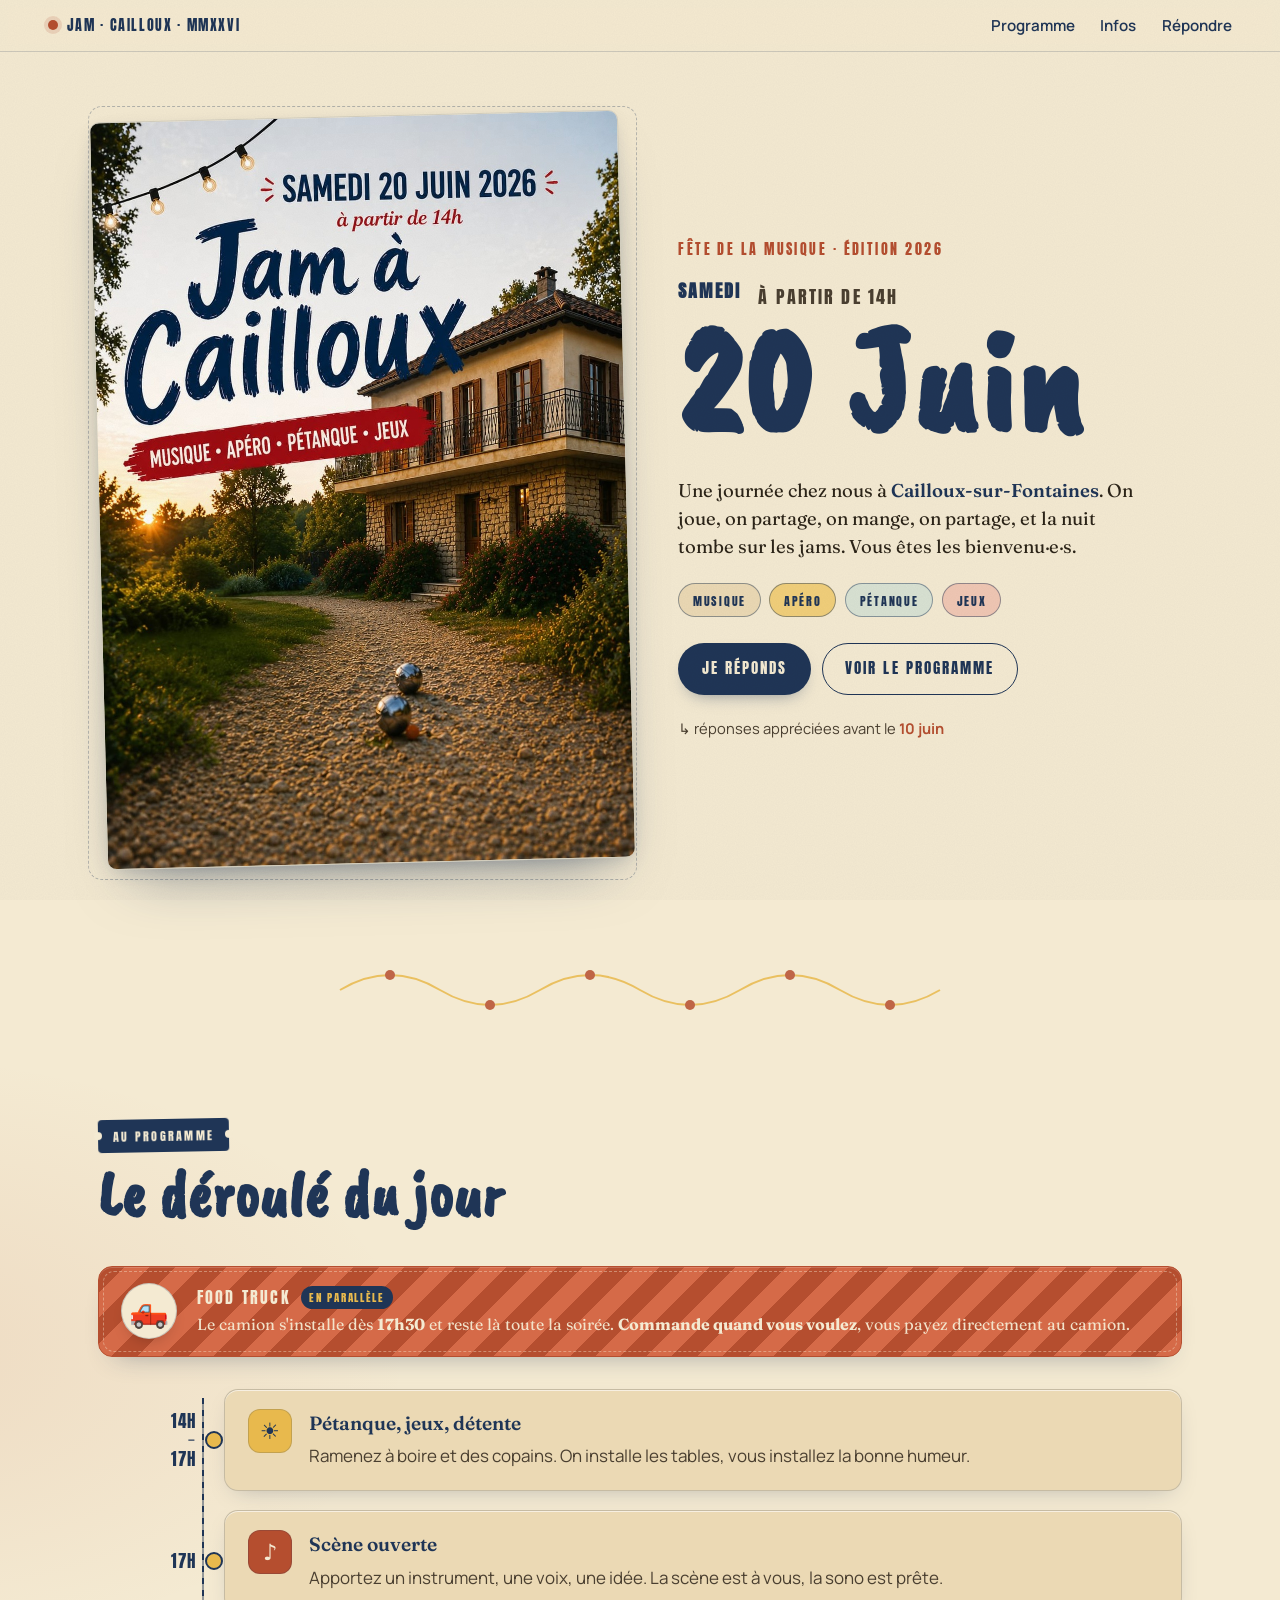
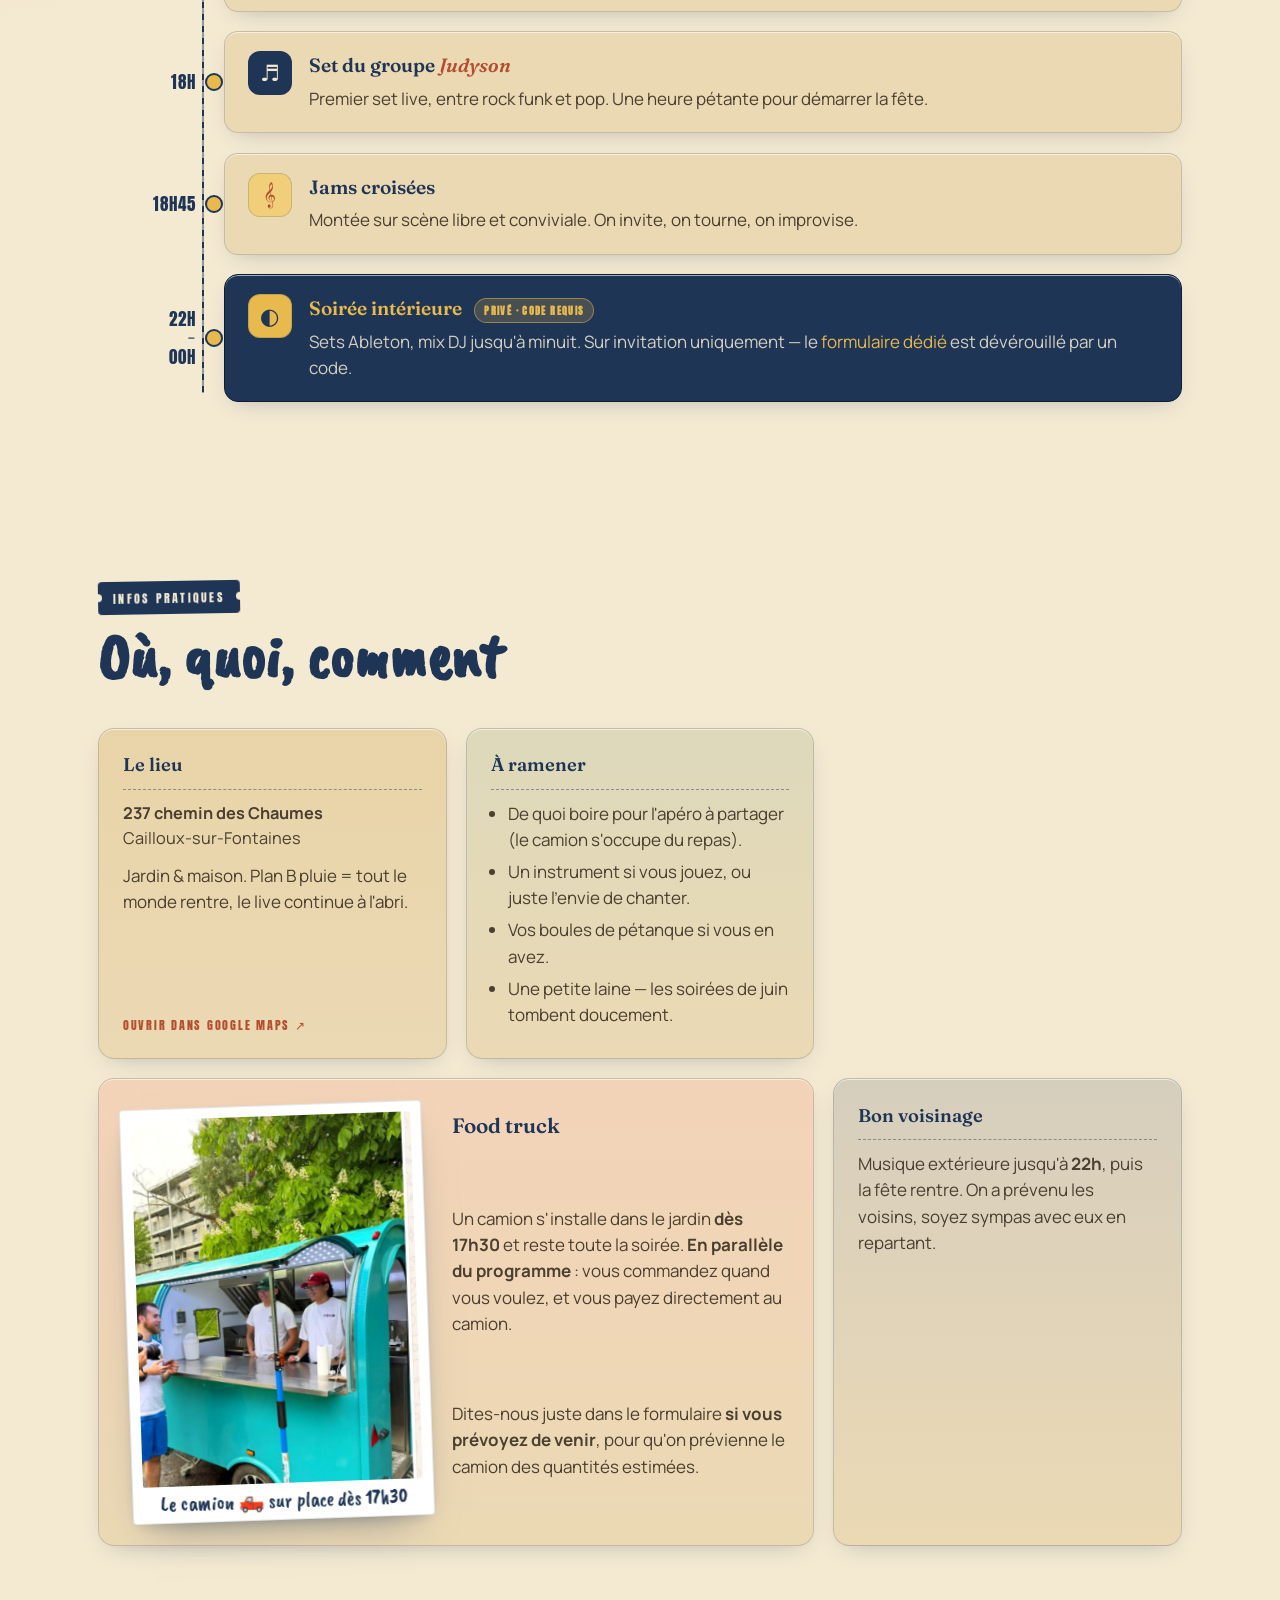
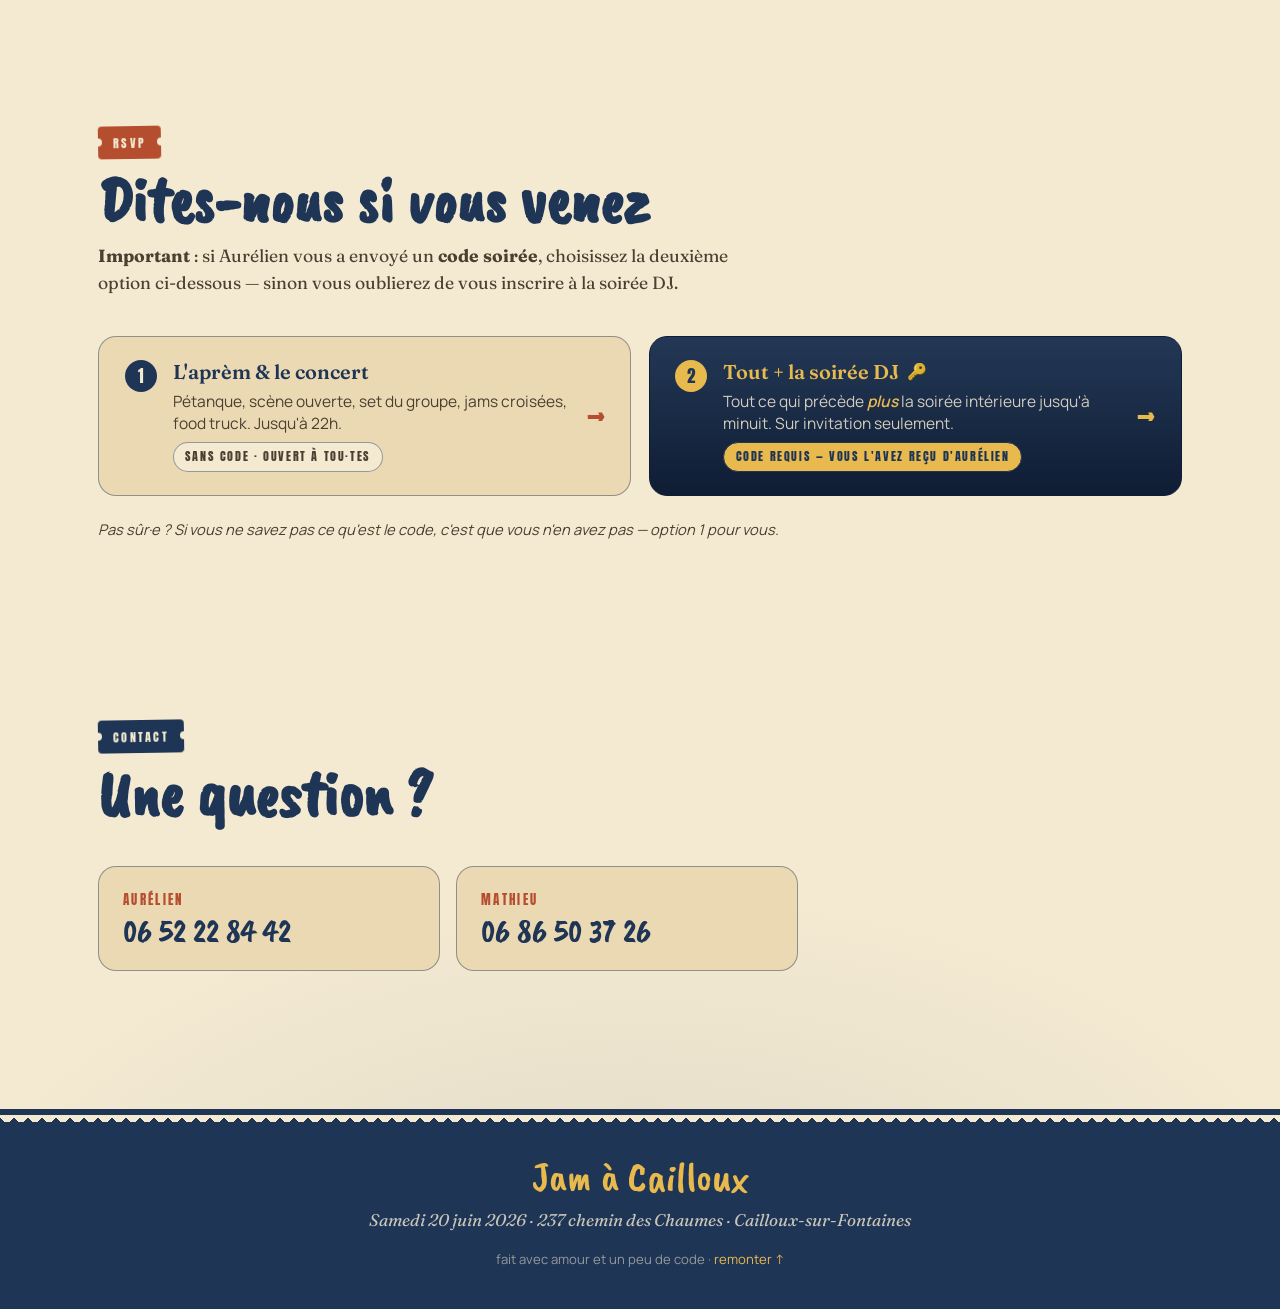
==== index.html @ d9e96562 "RSVP UX : chooser explicite + garde-fou code - 2 grosses cartes au lieu de tabs : option 1 (aprèm + " ====
<!doctype html>
<html lang="fr">
<head>
<meta charset="utf-8" />
<meta name="viewport" content="width=device-width, initial-scale=1, viewport-fit=cover" />
<title>Jam à Cailloux · 20 juin 2026</title>
<meta name="description" content="Fête de la Musique 2026 chez Aurélien & Mathieu — Cailloux-sur-Fontaines. Musique, apéro, pétanque, jeux. Samedi 20 juin à partir de 14h." />
<meta name="theme-color" content="#1f3556" />
<meta property="og:title" content="Jam à Cailloux · 20 juin 2026" />
<meta property="og:description" content="Musique · Apéro · Pétanque · Jeux. Samedi 20 juin 2026, à partir de 14h." />
<meta property="og:image" content="assets/affiche.jpg" />

<link rel="preconnect" href="https://fonts.googleapis.com">
<link rel="preconnect" href="https://fonts.gstatic.com" crossorigin>
<link rel="stylesheet" href="https://fonts.googleapis.com/css2?family=Caveat+Brush&family=Anton&family=Fraunces:opsz,wght@9..144,300;9..144,400;9..144,500;9..144,600;9..144,800&family=Manrope:wght@400;500;600;700&display=swap">
<link rel="stylesheet" href="style.css" />
</head>
<body>

<div class="grain" aria-hidden="true"></div>

<header class="topbar">
  <div class="topbar__brand">
    <span class="topbar__dot"></span>
    <span class="topbar__txt">Jam · Cailloux · MMXXVI</span>
  </div>
  <nav class="topbar__nav" aria-label="navigation">
    <a href="#programme">Programme</a>
    <a href="#infos">Infos</a>
    <a href="#rsvp">Répondre</a>
  </nav>
</header>

<section class="hero">
  <div class="hero__poster">
    <img src="assets/affiche.jpg" alt="Affiche Jam à Cailloux — samedi 20 juin 2026" />
    <div class="hero__poster-frame" aria-hidden="true"></div>
  </div>

  <div class="hero__side">
    <p class="kicker">Fête de la musique · édition 2026</p>
    <h1 class="display">
      <span class="display__sub">Samedi</span>
      <span class="display__big">20 Juin</span>
      <span class="display__sub display__sub--right">à partir de 14h</span>
    </h1>

    <p class="lede">
      Une journée chez nous à <strong>Cailloux-sur-Fontaines</strong>. On joue, on partage,
      on mange, on partage, et la nuit tombe sur les jams. Vous êtes les bienvenu·e·s.
    </p>

    <ul class="tags" aria-label="ambiance">
      <li>musique</li><li>apéro</li><li>pétanque</li><li>jeux</li>
    </ul>

    <div class="hero__cta">
      <a href="#rsvp" class="btn btn--primary">Je réponds</a>
      <a href="#programme" class="btn btn--ghost">Voir le programme</a>
    </div>

    <p class="hero__deadline">↳ réponses appréciées avant le <strong>10 juin</strong></p>
  </div>

  <svg class="hero__deco" viewBox="0 0 600 80" aria-hidden="true">
    <path d="M0 40 Q 50 10 100 40 T 200 40 T 300 40 T 400 40 T 500 40 T 600 40" fill="none" stroke="currentColor" stroke-width="2"/>
    <g>
      <circle cx="50" cy="25" r="5"/><circle cx="150" cy="55" r="5"/><circle cx="250" cy="25" r="5"/>
      <circle cx="350" cy="55" r="5"/><circle cx="450" cy="25" r="5"/><circle cx="550" cy="55" r="5"/>
    </g>
  </svg>
</section>

<section id="programme" class="section section--programme">
  <div class="section__head">
    <span class="ribbon">Au programme</span>
    <h2 class="h2">Le déroulé du jour</h2>
  </div>

  <aside class="parallel-band" aria-label="service food truck en parallèle">
    <div class="parallel-band__icon" aria-hidden="true">🛻</div>
    <div class="parallel-band__body">
      <p class="parallel-band__title">Food truck <span class="parallel-band__pill">en parallèle</span></p>
      <p class="parallel-band__txt">Le camion s'installe dès <strong>17h30</strong> et reste là toute la soirée. <strong>Commande quand vous voulez</strong>, vous payez directement au camion.</p>
    </div>
  </aside>

  <ol class="timeline">
    <li class="timeline__item">
      <span class="timeline__time">14h<small>—</small>17h</span>
      <div class="timeline__card timeline__card--sun">
        <span class="timeline__icon" aria-hidden="true">☀︎</span>
        <h3>Pétanque, jeux, détente</h3>
        <p>Ramenez à boire et des copains. On installe les tables, vous installez la bonne humeur.</p>
      </div>
    </li>
    <li class="timeline__item">
      <span class="timeline__time">17h</span>
      <div class="timeline__card timeline__card--red">
        <span class="timeline__icon" aria-hidden="true">♪</span>
        <h3>Scène ouverte</h3>
        <p>Apportez un instrument, une voix, une idée. La scène est à vous, la sono est prête.</p>
      </div>
    </li>
    <li class="timeline__item">
      <span class="timeline__time">18h</span>
      <div class="timeline__card timeline__card--blue">
        <span class="timeline__icon" aria-hidden="true">♬</span>
        <h3>Set du groupe <em>Judyson</em></h3>
        <p>Premier set live, entre rock funk et pop. Une heure pétante pour démarrer la fête.</p>
      </div>
    </li>
    <li class="timeline__item">
      <span class="timeline__time">18h45</span>
      <div class="timeline__card timeline__card--mustard">
        <span class="timeline__icon" aria-hidden="true">𝄞</span>
        <h3>Jams croisées</h3>
        <p>Montée sur scène libre et conviviale. On invite, on tourne, on improvise.</p>
      </div>
    </li>
    <li class="timeline__item timeline__item--locked" data-locked="true">
      <span class="timeline__time">22h<small>—</small>00h</span>
      <div class="timeline__card timeline__card--night">
        <span class="timeline__icon" aria-hidden="true">◐</span>
        <h3>Soirée intérieure <span class="lockchip">privé · code requis</span></h3>
        <p>Sets Ableton, mix DJ jusqu'à minuit. Sur invitation uniquement — le <a href="#rsvp">formulaire dédié</a> est dévérouillé par un code.</p>
      </div>
    </li>
  </ol>
</section>

<section id="infos" class="section section--infos">
  <div class="section__head">
    <span class="ribbon">Infos pratiques</span>
    <h2 class="h2">Où, quoi, comment</h2>
  </div>

  <div class="infos-grid">
    <article class="card card--place">
      <h3>Le lieu</h3>
      <p class="card__line"><strong>237 chemin des Chaumes</strong><br/>Cailloux-sur-Fontaines</p>
      <p>Jardin & maison. Plan B pluie = tout le monde rentre, le live continue à l'abri.</p>
      <a class="link" target="_blank" rel="noopener" href="https://www.google.com/maps/search/?api=1&query=237+chemin+des+Chaumes+Cailloux-sur-Fontaines">Ouvrir dans Google Maps ↗</a>
    </article>

    <article class="card card--bring">
      <h3>À ramener</h3>
      <ul>
        <li>De quoi boire pour l'apéro à partager (le camion s'occupe du repas).</li>
        <li>Un instrument si vous jouez, ou juste l'envie de chanter.</li>
        <li>Vos boules de pétanque si vous en avez.</li>
        <li>Une petite laine — les soirées de juin tombent doucement.</li>
      </ul>
    </article>

    <article class="card card--meal card--meal-photo">
      <figure class="card__photo">
        <img src="assets/food-truck.jpg" alt="Le camion food truck qui sera sur place" loading="lazy" />
        <figcaption>Le camion 🛻 sur place dès 17h30</figcaption>
      </figure>
      <h3>Food truck</h3>
      <p>Un camion s'installe dans le jardin <strong>dès 17h30</strong> et reste toute la soirée. <strong>En parallèle du programme</strong> : vous commandez quand vous voulez, et vous payez directement au camion.</p>
      <p>Dites-nous juste dans le formulaire <strong>si vous prévoyez de venir</strong>, pour qu'on prévienne le camion des quantités estimées.</p>
    </article>

    <article class="card card--neighbours">
      <h3>Bon voisinage</h3>
      <p>Musique extérieure jusqu'à <strong>22h</strong>, puis la fête rentre. On a prévenu les voisins, soyez sympas avec eux en repartant.</p>
    </article>
  </div>
</section>

<section id="rsvp" class="section section--rsvp">
  <div class="section__head">
    <span class="ribbon ribbon--alt">RSVP</span>
    <h2 class="h2">Dites-nous si vous venez</h2>
    <p class="section__lede"><strong>Important</strong> : si Aurélien vous a envoyé un <strong>code soirée</strong>, choisissez la deuxième option ci-dessous — sinon vous oublierez de vous inscrire à la soirée DJ.</p>
  </div>

  <div class="rsvp">

    <!-- STEP 1 : chooser -->
    <div class="chooser" data-step="chooser">
      <button class="chooser__card" data-pick="concert">
        <span class="chooser__num">1</span>
        <span class="chooser__body">
          <span class="chooser__title">L'aprèm &amp; le concert</span>
          <span class="chooser__sub">Pétanque, scène ouverte, set du groupe, jams croisées, food truck. Jusqu'à 22h.</span>
          <span class="chooser__tag">Sans code · ouvert à tou·tes</span>
        </span>
        <span class="chooser__arrow" aria-hidden="true">→</span>
      </button>

      <button class="chooser__card chooser__card--vip" data-pick="soiree">
        <span class="chooser__num">2</span>
        <span class="chooser__body">
          <span class="chooser__title">Tout + la soirée DJ <span class="chooser__lock" aria-hidden="true">🔑</span></span>
          <span class="chooser__sub">Tout ce qui précède <em>plus</em> la soirée intérieure jusqu'à minuit. Sur invitation seulement.</span>
          <span class="chooser__tag chooser__tag--vip">Code requis — vous l'avez reçu d'Aurélien</span>
        </span>
        <span class="chooser__arrow" aria-hidden="true">→</span>
      </button>

      <p class="chooser__hint">Pas sûr·e ? Si vous ne savez pas ce qu'est le code, c'est que vous n'en avez pas — option 1 pour vous.</p>
    </div>

    <!-- STEP 2A : concert form -->
    <div class="rsvp-flow" data-step="concert" hidden>
      <div class="rsvp-flow__head">
        <button class="rsvp-flow__back" data-back type="button">← Changer mon choix</button>
        <div class="rsvp-flow__title">
          <span class="rsvp-flow__badge">Option 1</span>
          <h3>L'aprèm &amp; le concert</h3>
        </div>
      </div>

      <div class="rsvp-warning" role="note">
        <span aria-hidden="true">🔑</span>
        <p><strong>Vous avez un code soirée ?</strong> Vous êtes au mauvais endroit, ce formulaire n'a pas la partie soirée. <button class="link-btn" data-back type="button">Revenir au choix →</button></p>
      </div>

      <div class="iframe-wrap">
        <iframe src="https://docs.google.com/forms/d/e/1FAIpQLSdOqh5eXl-ow2SegsYjygSUpzDZbPFfihfnnBCIeulAiGi61g/viewform?embedded=true" loading="lazy" title="Formulaire concert (option 1)">Chargement…</iframe>
      </div>
    </div>

    <!-- STEP 2B : soirée gate + form -->
    <div class="rsvp-flow" data-step="soiree" hidden>
      <div class="rsvp-flow__head">
        <button class="rsvp-flow__back" data-back type="button">← Changer mon choix</button>
        <div class="rsvp-flow__title">
          <span class="rsvp-flow__badge rsvp-flow__badge--vip">Option 2</span>
          <h3>Tout + la soirée DJ</h3>
        </div>
      </div>

      <div class="gate" data-gate>
        <div class="gate__lock" aria-hidden="true">
          <svg viewBox="0 0 24 24" fill="none" stroke="currentColor" stroke-width="1.5" stroke-linecap="round" stroke-linejoin="round">
            <rect x="4" y="11" width="16" height="10" rx="2"/>
            <path d="M8 11V8a4 4 0 0 1 8 0v3"/>
          </svg>
        </div>
        <h3>Saisissez votre code soirée</h3>
        <p>Le formulaire complet (aprèm + concert + repas + soirée DJ) se débloque avec le code que vous avez reçu.</p>
        <form class="gate__form" data-gate-form novalidate>
          <label for="code" class="visually-hidden">Code d'accès</label>
          <input type="text" id="code" name="code" placeholder="Votre code"
                 autocapitalize="characters" autocomplete="off" spellcheck="false"
                 inputmode="text" maxlength="16" />
          <button type="submit" class="btn btn--primary">Déverrouiller</button>
        </form>
        <p class="gate__error" data-gate-error hidden>Code incorrect. Re-essayez, ou demandez-le à Aurélien.</p>
        <p class="gate__hint">Pas de code ? <button class="link-btn link-btn--light" data-back type="button">Retour au choix</button> et prenez l'option 1.</p>
      </div>

      <div class="gate__unlocked" data-gate-unlocked hidden>
        <div class="gate__welcome">
          <span class="gate__check" aria-hidden="true">✓</span>
          <div>
            <h3>Accès soirée débloqué</h3>
            <p>Le formulaire ci-dessous couvre <strong>tout</strong> : aprèm + concert + repas + soirée DJ.</p>
          </div>
          <button class="btn btn--ghost btn--small" data-gate-relock>Verrouiller</button>
        </div>
        <div class="iframe-wrap">
          <iframe src="https://docs.google.com/forms/d/e/1FAIpQLSeVabP6H6YrMOpgJKGKN2YLLNiCk-tyzwAdfRiM0cdzSsxMLQ/viewform?embedded=true" loading="lazy" title="Formulaire complet (option 2)">Chargement…</iframe>
        </div>
      </div>
    </div>

  </div>
</section>

<section id="contact" class="section section--contact">
  <div class="section__head">
    <span class="ribbon">Contact</span>
    <h2 class="h2">Une question ?</h2>
  </div>
  <div class="contact-grid">
    <a class="contact-card" href="tel:+33652228442">
      <span class="contact-card__role">Aurélien</span>
      <span class="contact-card__num">06 52 22 84 42</span>
    </a>
    <a class="contact-card" href="tel:+33686503726">
      <span class="contact-card__role">Mathieu</span>
      <span class="contact-card__num">06 86 50 37 26</span>
    </a>
  </div>
</section>

<footer class="footer">
  <p class="footer__title">Jam à Cailloux</p>
  <p class="footer__line">Samedi 20 juin 2026 · 237 chemin des Chaumes · Cailloux-sur-Fontaines</p>
  <p class="footer__small">fait avec amour et un peu de code · <a href="#top">remonter ↑</a></p>
</footer>

<script src="script.js"></script>
</body>
</html>
---- style.css ----
/* ─────────────────────────────────────────────────────────────────────────
   Jam à Cailloux · 20 juin 2026
   Palette : parchemin cream, navy profond, jaune moutarde, terracotta
   Typo    : Caveat Brush (script titre) + Anton (banner) + Fraunces (édito)
   ───────────────────────────────────────────────────────────────────────── */

:root {
  /* Couleurs */
  --cream:        #f4ead2;
  --cream-2:      #ebd9b4;
  --cream-deep:   #e2cb95;
  --navy:         #1f3556;
  --navy-deep:    #0f1d34;
  --mustard:      #e8b94d;
  --mustard-soft: #f1cf7a;
  --terracotta:   #b54e2f;
  --terracotta-2: #d56a48;
  --ink:          #2c2418;
  --ink-soft:     #4a3f30;
  --line:         rgba(31, 53, 86, 0.18);
  --line-strong:  rgba(31, 53, 86, 0.45);
  --shadow-card:  0 1px 0 rgba(255,255,255,0.6) inset,
                  0 8px 24px -12px rgba(31, 53, 86, 0.35);

  /* Typo */
  --f-script: "Caveat Brush", "Caveat", cursive;
  --f-display: "Anton", "Oswald", sans-serif;
  --f-edito:  "Fraunces", "Cormorant Garamond", Georgia, serif;
  --f-body:   "Manrope", system-ui, sans-serif;

  /* Tailles */
  --max-w: 1180px;
  --gutter: clamp(1.2rem, 4vw, 3rem);
}

* { box-sizing: border-box; }
html { scroll-behavior: smooth; }
body {
  margin: 0;
  color: var(--ink);
  background: var(--cream);
  font-family: var(--f-body);
  font-size: 17px;
  line-height: 1.55;
  -webkit-font-smoothing: antialiased;
  background-image:
    radial-gradient(1100px 600px at 85% -10%, rgba(232, 185, 77, 0.16), transparent 60%),
    radial-gradient(900px 500px at -10% 30%, rgba(181, 78, 47, 0.10), transparent 60%),
    radial-gradient(1200px 700px at 50% 100%, rgba(31, 53, 86, 0.10), transparent 60%);
}

img { max-width: 100%; display: block; }
a { color: var(--terracotta); text-decoration: none; }
a:hover { text-decoration: underline; text-underline-offset: 3px; }
em { font-style: italic; }
small { font-size: 0.78em; opacity: 0.85; }

.visually-hidden {
  position: absolute; width: 1px; height: 1px; padding: 0; margin: -1px;
  overflow: hidden; clip: rect(0,0,0,0); white-space: nowrap; border: 0;
}

/* Grain subtil */
.grain {
  position: fixed; inset: 0; pointer-events: none; z-index: 1000;
  mix-blend-mode: multiply; opacity: 0.05;
  background-image: url("data:image/svg+xml;utf8,<svg xmlns='http://www.w3.org/2000/svg' width='160' height='160'><filter id='n'><feTurbulence type='fractalNoise' baseFrequency='0.9' numOctaves='2' stitchTiles='stitch'/><feColorMatrix values='0 0 0 0 0  0 0 0 0 0  0 0 0 0 0  0 0 0 0.6 0'/></filter><rect width='100%' height='100%' filter='url(%23n)'/></svg>");
}

/* ── Topbar ─────────────────────────────────────────────────────────────── */
.topbar {
  position: sticky; top: 0; z-index: 50;
  display: flex; align-items: center; justify-content: space-between;
  padding: 0.85rem var(--gutter);
  background: color-mix(in srgb, var(--cream) 88%, transparent);
  backdrop-filter: saturate(140%) blur(8px);
  border-bottom: 1px solid var(--line);
}
.topbar__brand {
  display: inline-flex; align-items: center; gap: 0.55rem;
  font-family: var(--f-display);
  letter-spacing: 0.12em; text-transform: uppercase;
  font-size: 0.85rem; color: var(--navy);
}
.topbar__dot {
  width: 10px; height: 10px; border-radius: 50%;
  background: var(--terracotta);
  box-shadow: 0 0 0 4px rgba(181, 78, 47, 0.15);
}
.topbar__nav { display: flex; gap: 1.6rem; }
.topbar__nav a {
  color: var(--navy); font-weight: 600; font-size: 0.95rem;
}
.topbar__nav a:hover { color: var(--terracotta); }
@media (max-width: 640px) {
  .topbar__nav { gap: 1rem; }
  .topbar__nav a { font-size: 0.85rem; }
  .topbar__brand .topbar__txt { display: none; }
}

/* ── Hero ───────────────────────────────────────────────────────────────── */
.hero {
  position: relative;
  max-width: var(--max-w);
  margin: 0 auto;
  padding: clamp(2rem, 5vw, 4.5rem) var(--gutter) 0;
  display: grid;
  grid-template-columns: minmax(0, 1.05fr) minmax(0, 1fr);
  gap: clamp(1.5rem, 4vw, 3.5rem);
  align-items: center;
}
.hero__poster {
  position: relative;
  transform: rotate(-1.4deg);
  transition: transform 600ms cubic-bezier(.2,.8,.2,1);
}
.hero__poster:hover { transform: rotate(0deg) scale(1.01); }
.hero__poster img {
  width: 100%; height: auto;
  border-radius: 10px;
  box-shadow:
    0 1px 0 rgba(255,255,255,0.4) inset,
    0 30px 60px -30px rgba(31, 53, 86, 0.55),
    0 6px 20px -8px rgba(31, 53, 86, 0.3);
  border: 1px solid rgba(31, 53, 86, 0.15);
}
.hero__poster-frame {
  position: absolute; inset: -10px -10px -16px -10px;
  border: 1.5px dashed rgba(31, 53, 86, 0.3);
  border-radius: 14px;
  z-index: -1;
  transform: rotate(1.4deg);
}

.hero__side {
  display: flex; flex-direction: column; gap: 1.4rem;
  animation: fadeUp 700ms 100ms ease both;
}
.kicker {
  margin: 0;
  font-family: var(--f-display); text-transform: uppercase;
  letter-spacing: 0.18em; font-size: 0.85rem;
  color: var(--terracotta);
}
.display {
  margin: 0;
  display: grid; grid-template-columns: auto 1fr; align-items: end;
  column-gap: 1.1rem; row-gap: 0;
  font-family: var(--f-script);
  color: var(--navy);
  line-height: 0.95;
}
.display__sub {
  grid-column: 1 / 2;
  font-family: var(--f-display);
  text-transform: uppercase;
  letter-spacing: 0.12em;
  font-size: clamp(0.9rem, 1.6vw, 1.1rem);
  color: var(--navy);
  align-self: end;
  padding-bottom: 0.7rem;
}
.display__sub--right {
  grid-column: 2 / 3; grid-row: 1 / 2;
  align-self: start; padding-top: 0.4rem; padding-bottom: 0;
  color: var(--ink-soft); font-weight: 400;
}
.display__big {
  grid-column: 1 / -1;
  font-size: clamp(4.5rem, 12vw, 9.5rem);
  letter-spacing: 0.01em;
}

.lede {
  font-family: var(--f-edito);
  font-size: clamp(1.05rem, 1.45vw, 1.25rem);
  line-height: 1.5; color: var(--ink);
  max-width: 38ch;
  margin: 0;
}
.lede strong { color: var(--navy); font-weight: 600; }

.tags {
  list-style: none; padding: 0; margin: 0;
  display: flex; flex-wrap: wrap; gap: 0.55rem;
}
.tags li {
  font-family: var(--f-display); text-transform: uppercase;
  letter-spacing: 0.14em; font-size: 0.78rem;
  padding: 0.4rem 0.85rem;
  background: var(--cream-2); color: var(--navy);
  border: 1px solid var(--line-strong);
  border-radius: 999px;
}
.tags li:nth-child(2) { background: var(--mustard-soft); }
.tags li:nth-child(3) { background: #d9e2d3; }
.tags li:nth-child(4) { background: #f0c7b4; }

.hero__cta { display: flex; gap: 0.7rem; flex-wrap: wrap; margin-top: 0.2rem; }
.hero__deadline {
  margin: 0; font-size: 0.92rem; color: var(--ink-soft);
}
.hero__deadline strong { color: var(--terracotta); }

.hero__deco {
  grid-column: 1 / -1;
  width: 100%; height: 80px;
  color: var(--mustard);
  opacity: 0.85;
  margin-top: 2.2rem;
}
.hero__deco circle { fill: var(--terracotta); }

@media (max-width: 860px) {
  .hero { grid-template-columns: 1fr; padding-top: 2rem; }
  .hero__poster { order: 2; transform: rotate(-1deg); max-width: 480px; margin: 1rem auto 0; }
  .hero__side { order: 1; }
}

/* ── Boutons ────────────────────────────────────────────────────────────── */
.btn {
  display: inline-flex; align-items: center; gap: 0.5rem;
  font-family: var(--f-display);
  text-transform: uppercase; letter-spacing: 0.14em;
  font-size: 0.92rem;
  padding: 0.85rem 1.4rem;
  border-radius: 999px;
  border: 1.5px solid transparent;
  cursor: pointer;
  transition: transform 180ms ease, background 180ms ease, color 180ms ease, box-shadow 200ms ease;
  text-decoration: none !important;
}
.btn:active { transform: translateY(1px); }
.btn--primary {
  background: var(--navy); color: var(--cream);
  box-shadow: 0 8px 18px -10px rgba(31, 53, 86, 0.6);
}
.btn--primary:hover { background: var(--terracotta); color: var(--cream); }
.btn--ghost {
  background: transparent; color: var(--navy);
  border-color: var(--navy);
}
.btn--ghost:hover { background: var(--navy); color: var(--cream); }
.btn--small { padding: 0.55rem 0.95rem; font-size: 0.78rem; }

/* ── Sections génériques ────────────────────────────────────────────────── */
.section {
  max-width: var(--max-w);
  margin: 0 auto;
  padding: clamp(3rem, 7vw, 6rem) var(--gutter);
}
.section__head { margin-bottom: 2.5rem; }
.section__lede {
  font-family: var(--f-edito); font-size: 1.1rem; max-width: 60ch;
  color: var(--ink-soft); margin: 0.6rem 0 0;
}
.ribbon {
  display: inline-block;
  font-family: var(--f-display);
  text-transform: uppercase; letter-spacing: 0.18em;
  font-size: 0.78rem;
  padding: 0.45rem 0.95rem 0.4rem;
  background: var(--navy); color: var(--cream);
  border-radius: 4px;
  transform: rotate(-1deg);
  position: relative;
}
.ribbon::before, .ribbon::after {
  content: ""; position: absolute; top: 50%;
  width: 8px; height: 8px; background: var(--cream);
  border-radius: 50%; transform: translateY(-50%);
}
.ribbon::before { left: -4px; }
.ribbon::after { right: -4px; }
.ribbon--alt { background: var(--terracotta); }

.h2 {
  font-family: var(--f-script);
  color: var(--navy);
  font-size: clamp(2.4rem, 5.5vw, 4rem);
  margin: 0.6rem 0 0;
  line-height: 1;
}

/* ── Parallel band (food truck) ─────────────────────────────────────────── */
.parallel-band {
  display: grid;
  grid-template-columns: auto 1fr;
  align-items: center;
  gap: 1.2rem;
  padding: 1rem 1.4rem 1.05rem;
  margin: 0 0 2rem;
  background:
    repeating-linear-gradient(
      135deg,
      var(--terracotta) 0 18px,
      var(--terracotta-2) 18px 36px
    );
  color: var(--cream);
  border-radius: 14px;
  border: 1px solid var(--terracotta);
  box-shadow:
    0 1px 0 rgba(255,255,255,0.18) inset,
    0 14px 28px -18px rgba(31, 53, 86, 0.45);
  position: relative;
  overflow: hidden;
}
.parallel-band::before {
  content: ""; position: absolute; inset: 4px;
  border: 1.5px dashed rgba(244, 234, 210, 0.4);
  border-radius: 11px;
  pointer-events: none;
}
.parallel-band__icon {
  font-size: 2rem;
  width: 56px; height: 56px;
  display: grid; place-items: center;
  background: var(--cream);
  border-radius: 50%;
  box-shadow: 0 8px 16px -8px rgba(0,0,0,0.25);
  border: 1.5px solid rgba(31, 53, 86, 0.2);
}
.parallel-band__body { z-index: 1; }
.parallel-band__title {
  margin: 0 0 0.2rem;
  font-family: var(--f-display);
  text-transform: uppercase;
  letter-spacing: 0.14em;
  font-size: 1rem;
  display: inline-flex; align-items: center; gap: 0.6rem;
}
.parallel-band__pill {
  font-family: var(--f-display);
  letter-spacing: 0.16em;
  font-size: 0.66rem;
  padding: 0.22rem 0.55rem;
  background: var(--navy);
  color: var(--mustard);
  border-radius: 999px;
}
.parallel-band__txt {
  margin: 0;
  font-family: var(--f-edito);
  font-size: 1rem;
  line-height: 1.45;
  color: rgba(244, 234, 210, 0.95);
}
.parallel-band__txt strong { color: var(--cream); }

@media (max-width: 540px) {
  .parallel-band { gap: 0.9rem; padding: 0.9rem 1rem; }
  .parallel-band__icon { width: 48px; height: 48px; font-size: 1.6rem; }
  .parallel-band__title { font-size: 0.92rem; }
}

/* ── Timeline ───────────────────────────────────────────────────────────── */
.timeline {
  list-style: none; padding: 0; margin: 0;
  position: relative;
  display: grid; gap: 1.2rem;
}
.timeline::before {
  content: ""; position: absolute;
  left: 6.5rem; top: 0.6rem; bottom: 0.6rem;
  width: 2px; background: var(--line-strong);
  background-image: linear-gradient(to bottom, var(--navy) 0, var(--navy) 6px, transparent 6px);
  background-size: 2px 12px;
}
.timeline__item {
  display: grid;
  grid-template-columns: 6.5rem 1fr;
  align-items: stretch;
  gap: 1.4rem;
  position: relative;
}
.timeline__time {
  font-family: var(--f-display);
  text-transform: uppercase;
  letter-spacing: 0.06em;
  font-size: 1.05rem;
  color: var(--navy);
  align-self: center;
  text-align: right;
  padding-right: 0.4rem;
  position: relative;
}
.timeline__time small { display: block; opacity: 0.7; font-size: 0.7em; line-height: 1; }
.timeline__time::after {
  content: ""; position: absolute;
  right: -1.3rem; top: 50%;
  width: 14px; height: 14px; border-radius: 50%;
  background: var(--mustard);
  border: 2px solid var(--navy);
  transform: translateY(-50%);
  z-index: 1;
}

.timeline__card {
  background: var(--cream-2);
  border-radius: 14px;
  padding: 1.2rem 1.4rem 1.25rem;
  position: relative;
  border: 1px solid var(--line);
  box-shadow: var(--shadow-card);
  display: grid;
  grid-template-columns: auto 1fr;
  column-gap: 1.1rem;
  align-items: start;
  transition: transform 220ms ease, box-shadow 220ms ease;
}
.timeline__card:hover {
  transform: translateY(-2px);
  box-shadow: 0 14px 28px -16px rgba(31, 53, 86, 0.4);
}
.timeline__card h3 {
  margin: 0 0 0.3rem;
  font-family: var(--f-edito);
  font-weight: 600;
  font-size: 1.2rem;
  color: var(--navy);
  grid-column: 2;
}
.timeline__card p {
  margin: 0; color: var(--ink-soft); grid-column: 2;
}
.timeline__card em { font-style: italic; color: var(--terracotta); font-weight: 600; }
.timeline__icon {
  grid-row: 1 / span 2;
  width: 44px; height: 44px;
  display: grid; place-items: center;
  border-radius: 12px;
  font-size: 1.4rem;
  background: var(--cream);
  color: var(--navy);
  border: 1px solid var(--line);
}
.timeline__card--sun .timeline__icon        { background: var(--mustard); color: var(--navy); }
.timeline__card--red .timeline__icon        { background: var(--terracotta); color: var(--cream); }
.timeline__card--blue .timeline__icon       { background: var(--navy); color: var(--cream); }
.timeline__card--mustard .timeline__icon    { background: var(--mustard-soft); color: var(--terracotta); }
.timeline__card--terracotta .timeline__icon { background: var(--terracotta-2); color: var(--cream); }
.timeline__card--night                      { background: var(--navy); color: var(--cream); border-color: var(--navy-deep); }
.timeline__card--night h3                   { color: var(--mustard); }
.timeline__card--night p                    { color: rgba(244, 234, 210, 0.85); }
.timeline__card--night a                    { color: var(--mustard); }
.timeline__card--night .timeline__icon      { background: var(--mustard); color: var(--navy); }

.lockchip {
  display: inline-block;
  font-family: var(--f-display);
  text-transform: uppercase; letter-spacing: 0.14em;
  font-size: 0.62rem;
  padding: 0.22rem 0.55rem;
  background: rgba(232, 185, 77, 0.2);
  color: var(--mustard);
  border: 1px solid rgba(232, 185, 77, 0.5);
  border-radius: 999px;
  vertical-align: middle;
  margin-left: 0.5rem;
}

@media (max-width: 720px) {
  .timeline::before { left: 4.5rem; }
  .timeline__item { grid-template-columns: 4.5rem 1fr; gap: 1.2rem; }
  .timeline__time { font-size: 0.92rem; }
  .timeline__time::after { right: -1rem; width: 12px; height: 12px; }
  .timeline__card { padding: 1rem 1.1rem; column-gap: 0.8rem; }
  .timeline__icon { width: 36px; height: 36px; font-size: 1.1rem; border-radius: 10px; }
  .timeline__card h3 { font-size: 1.05rem; }
}

/* ── Infos pratiques ────────────────────────────────────────────────────── */
.infos-grid {
  display: grid;
  grid-template-columns: repeat(auto-fit, minmax(260px, 1fr));
  gap: 1.2rem;
}
.card {
  background: var(--cream-2);
  border: 1px solid var(--line);
  border-radius: 16px;
  padding: 1.4rem 1.5rem 1.5rem;
  box-shadow: var(--shadow-card);
  display: flex; flex-direction: column; gap: 0.7rem;
}
.card h3 {
  margin: 0;
  font-family: var(--f-edito);
  font-weight: 600;
  font-size: 1.15rem;
  color: var(--navy);
  border-bottom: 1.5px dashed var(--line-strong);
  padding-bottom: 0.55rem;
}
.card p, .card ul { margin: 0; color: var(--ink-soft); }
.card ul { padding-left: 1.1rem; }
.card ul li { margin-bottom: 0.35rem; }
.card__line { font-size: 1.02rem; color: var(--ink); }
.link {
  margin-top: auto;
  font-family: var(--f-display);
  text-transform: uppercase; letter-spacing: 0.14em;
  font-size: 0.78rem;
  color: var(--terracotta);
}
.card--place    { background: linear-gradient(180deg, #e9d4a8 0, var(--cream-2) 100%); }
.card--meal     { background: linear-gradient(180deg, #f3d3b8 0, var(--cream-2) 100%); }
.card--bring    { background: linear-gradient(180deg, #ddd9bb 0, var(--cream-2) 100%); }
.card--neighbours { background: linear-gradient(180deg, #d6cebd 0, var(--cream-2) 100%); }

/* Card avec photo polaroid */
.card--meal-photo {
  grid-column: span 2;
  display: grid;
  grid-template-columns: minmax(0, 0.95fr) minmax(0, 1.05fr);
  gap: 1.5rem;
  align-items: start;
  padding: 1.6rem 1.7rem;
}
.card--meal-photo h3 { border: 0; padding: 0; margin-top: 0.3rem; font-size: 1.3rem; }
.card--meal-photo > h3,
.card--meal-photo > p { grid-column: 2; }
.card__photo {
  grid-column: 1; grid-row: 1 / span 3;
  margin: 0;
  background: #fff;
  padding: 0.65rem 0.65rem 0.5rem;
  box-shadow:
    0 1px 0 rgba(255,255,255,0.6) inset,
    0 20px 40px -22px rgba(31, 53, 86, 0.55),
    0 6px 14px -8px rgba(31, 53, 86, 0.3);
  transform: rotate(-2deg);
  transition: transform 350ms cubic-bezier(.2,.8,.2,1);
  border: 1px solid rgba(31, 53, 86, 0.12);
  border-radius: 4px;
  align-self: center;
}
.card__photo:hover { transform: rotate(0) scale(1.02); }
.card__photo img {
  width: 100%; height: auto;
  aspect-ratio: 670 / 880;
  object-fit: cover;
  object-position: center 25%;
  border-radius: 2px;
}
.card__photo figcaption {
  font-family: var(--f-script);
  font-size: 1.3rem;
  color: var(--navy);
  text-align: center;
  margin-top: 0.45rem;
  line-height: 1;
}

@media (max-width: 760px) {
  .card--meal-photo {
    grid-column: span 1;
    grid-template-columns: 1fr;
  }
  .card--meal-photo > h3,
  .card--meal-photo > p { grid-column: 1; }
  .card__photo {
    grid-column: 1; grid-row: auto;
    max-width: 340px; margin: 0 auto 0.4rem;
  }
}

/* ── RSVP ───────────────────────────────────────────────────────────────── */
.rsvp { display: grid; gap: 1.2rem; }

/* ── Chooser (step 1) ─────────────────────────────────────────────────── */
.chooser {
  display: grid;
  grid-template-columns: 1fr 1fr;
  gap: 1.1rem;
  animation: fadeUp 420ms ease both;
}
.chooser__card {
  display: grid;
  grid-template-columns: auto 1fr auto;
  align-items: start;
  gap: 1rem;
  text-align: left;
  background: var(--cream-2);
  border: 1.5px solid var(--line-strong);
  border-radius: 18px;
  padding: 1.4rem 1.6rem;
  font: inherit;
  color: inherit;
  cursor: pointer;
  position: relative;
  transition:
    transform 220ms cubic-bezier(.2,.8,.2,1),
    box-shadow 220ms ease,
    border-color 220ms ease,
    background 220ms ease;
}
.chooser__card:hover {
  transform: translateY(-3px);
  box-shadow:
    0 1px 0 rgba(255,255,255,0.6) inset,
    0 16px 32px -16px rgba(31, 53, 86, 0.45);
  border-color: var(--navy);
}
.chooser__num {
  font-family: var(--f-display);
  font-size: 1.05rem;
  width: 32px; height: 32px;
  display: grid; place-items: center;
  background: var(--navy);
  color: var(--cream);
  border-radius: 50%;
  flex-shrink: 0;
}
.chooser__body {
  display: grid; gap: 0.45rem;
  min-width: 0;
}
.chooser__title {
  font-family: var(--f-edito);
  font-weight: 600;
  font-size: 1.25rem;
  color: var(--navy);
  line-height: 1.15;
  display: inline-flex; align-items: center; gap: 0.5rem; flex-wrap: wrap;
}
.chooser__lock { font-size: 1rem; opacity: 0.85; }
.chooser__sub {
  font-family: var(--f-body);
  font-size: 0.97rem;
  color: var(--ink-soft);
  line-height: 1.45;
}
.chooser__sub em { font-style: italic; color: var(--terracotta); font-weight: 600; }
.chooser__tag {
  font-family: var(--f-display);
  text-transform: uppercase;
  letter-spacing: 0.14em;
  font-size: 0.72rem;
  padding: 0.32rem 0.7rem;
  background: var(--cream);
  color: var(--ink-soft);
  border: 1px solid var(--line-strong);
  border-radius: 999px;
  justify-self: start;
}
.chooser__tag--vip {
  background: var(--mustard);
  color: var(--navy);
  border-color: var(--navy);
}
.chooser__arrow {
  font-family: var(--f-display);
  font-size: 1.6rem;
  color: var(--terracotta);
  align-self: center;
  transition: transform 220ms cubic-bezier(.2,.8,.2,1);
}
.chooser__card:hover .chooser__arrow { transform: translateX(6px); }

.chooser__card--vip {
  background: linear-gradient(180deg, #233856 0%, var(--navy-deep) 100%);
  color: var(--cream);
  border-color: var(--navy-deep);
}
.chooser__card--vip .chooser__title { color: var(--mustard); }
.chooser__card--vip .chooser__sub { color: rgba(244, 234, 210, 0.85); }
.chooser__card--vip .chooser__sub em { color: var(--mustard); }
.chooser__card--vip .chooser__num { background: var(--mustard); color: var(--navy); }
.chooser__card--vip .chooser__arrow { color: var(--mustard); }
.chooser__card--vip:hover { border-color: var(--mustard); }

.chooser__hint {
  grid-column: 1 / -1;
  margin: 0.3rem 0 0;
  font-size: 0.92rem;
  color: var(--ink-soft);
  font-style: italic;
}

@media (max-width: 760px) {
  .chooser { grid-template-columns: 1fr; gap: 0.9rem; }
  .chooser__card { padding: 1.15rem 1.2rem; }
  .chooser__arrow { display: none; }
}

/* ── Flow (step 2) ────────────────────────────────────────────────────── */
.rsvp-flow { animation: fadeUp 420ms ease both; }
.rsvp-flow__head {
  display: flex; flex-direction: column; gap: 0.7rem;
  margin-bottom: 1.1rem;
}
.rsvp-flow__back {
  background: transparent;
  border: 0;
  align-self: start;
  font-family: var(--f-display);
  text-transform: uppercase;
  letter-spacing: 0.14em;
  font-size: 0.78rem;
  color: var(--navy);
  cursor: pointer;
  padding: 0.4rem 0;
  transition: color 180ms ease;
}
.rsvp-flow__back:hover { color: var(--terracotta); }
.rsvp-flow__title { display: flex; align-items: center; gap: 0.9rem; flex-wrap: wrap; }
.rsvp-flow__title h3 {
  margin: 0;
  font-family: var(--f-edito);
  font-weight: 600;
  font-size: 1.5rem;
  color: var(--navy);
}
.rsvp-flow__badge {
  font-family: var(--f-display);
  text-transform: uppercase;
  letter-spacing: 0.16em;
  font-size: 0.72rem;
  padding: 0.32rem 0.7rem;
  background: var(--navy); color: var(--cream);
  border-radius: 999px;
}
.rsvp-flow__badge--vip { background: var(--mustard); color: var(--navy); }

.rsvp-warning {
  display: grid;
  grid-template-columns: auto 1fr;
  gap: 0.9rem;
  align-items: center;
  background: rgba(232, 185, 77, 0.22);
  border: 1.5px dashed var(--mustard);
  border-radius: 14px;
  padding: 0.95rem 1.1rem;
  margin-bottom: 1.1rem;
}
.rsvp-warning > span { font-size: 1.4rem; }
.rsvp-warning p { margin: 0; color: var(--ink); font-size: 0.97rem; line-height: 1.45; }

.link-btn {
  background: transparent; border: 0; padding: 0;
  font: inherit; color: var(--terracotta);
  text-decoration: underline; text-underline-offset: 3px;
  cursor: pointer;
}
.link-btn--light { color: var(--mustard); }
.link-btn:hover { color: var(--navy); }
.link-btn--light:hover { color: var(--cream); }

.iframe-wrap {
  background: var(--cream-2);
  border: 1px solid var(--line);
  border-radius: 18px;
  overflow: hidden;
  box-shadow: var(--shadow-card);
}
.iframe-wrap iframe {
  width: 100%; height: 1100px; border: 0; display: block; background: white;
}

/* Gate */
.gate {
  background: var(--navy);
  color: var(--cream);
  border-radius: 22px;
  padding: clamp(2rem, 4vw, 3rem);
  text-align: center;
  position: relative;
  overflow: hidden;
  background-image:
    radial-gradient(600px 300px at 90% 0%, rgba(232, 185, 77, 0.18), transparent 60%),
    radial-gradient(500px 280px at 0% 100%, rgba(181, 78, 47, 0.18), transparent 60%);
  border: 1px solid var(--navy-deep);
}
.gate__lock {
  width: 64px; height: 64px;
  display: grid; place-items: center;
  border-radius: 50%;
  background: rgba(232, 185, 77, 0.18);
  color: var(--mustard);
  margin: 0 auto 1.1rem;
  border: 1.5px dashed rgba(232, 185, 77, 0.55);
}
.gate__lock svg { width: 30px; height: 30px; }
.gate h3 {
  font-family: var(--f-script);
  font-size: clamp(2rem, 4vw, 2.8rem);
  color: var(--mustard);
  margin: 0 0 0.5rem;
  line-height: 1;
}
.gate > p { margin: 0 auto 1.4rem; max-width: 46ch; color: rgba(244, 234, 210, 0.85); font-family: var(--f-edito); }
.gate__form {
  display: flex; gap: 0.6rem; justify-content: center; max-width: 460px; margin: 0 auto;
  flex-wrap: wrap;
}
.gate__form input {
  flex: 1; min-width: 200px;
  background: rgba(244, 234, 210, 0.08);
  border: 1.5px solid rgba(244, 234, 210, 0.25);
  color: var(--cream);
  font-family: var(--f-display);
  text-transform: uppercase;
  letter-spacing: 0.22em;
  font-size: 1rem;
  padding: 0.95rem 1.1rem;
  border-radius: 999px;
  outline: none;
  transition: border-color 180ms ease, background 180ms ease;
  text-align: center;
}
.gate__form input::placeholder { color: rgba(244, 234, 210, 0.45); letter-spacing: 0.14em; }
.gate__form input:focus {
  border-color: var(--mustard);
  background: rgba(244, 234, 210, 0.14);
}
.gate__form .btn--primary {
  background: var(--mustard); color: var(--navy);
}
.gate__form .btn--primary:hover { background: var(--mustard-soft); color: var(--navy); }
.gate__error {
  margin: 1rem 0 0; color: #f6b3a0; font-size: 0.95rem;
}
.gate.shake { animation: shake 420ms ease; }
.gate__hint { margin-top: 1.5rem; font-size: 0.85rem; color: rgba(244, 234, 210, 0.6); }
.gate__hint a { color: var(--mustard); }

.gate__unlocked { animation: fadeUp 480ms ease both; }
.gate__welcome {
  display: grid;
  grid-template-columns: auto 1fr auto;
  gap: 1rem;
  align-items: center;
  background: linear-gradient(180deg, var(--mustard-soft), var(--mustard));
  border: 1px solid var(--navy);
  border-radius: 16px;
  padding: 1rem 1.2rem;
  margin-bottom: 0.9rem;
  color: var(--navy);
}
.gate__welcome h3 {
  font-family: var(--f-edito); font-size: 1.15rem;
  font-weight: 600; margin: 0; color: var(--navy);
}
.gate__welcome p { margin: 0.2rem 0 0; color: var(--ink-soft); }
.gate__check {
  width: 38px; height: 38px; border-radius: 50%;
  background: var(--navy); color: var(--mustard);
  display: grid; place-items: center;
  font-weight: 700; font-size: 1.05rem;
}
@media (max-width: 540px) {
  .gate__welcome { grid-template-columns: 1fr; text-align: center; }
}

/* ── Contact ────────────────────────────────────────────────────────────── */
.contact-grid {
  display: grid;
  grid-template-columns: repeat(auto-fit, minmax(220px, 1fr));
  gap: 1rem;
  max-width: 700px;
}
.contact-card {
  background: var(--cream-2);
  border: 1.5px solid var(--line-strong);
  border-radius: 18px;
  padding: 1.4rem 1.5rem;
  display: grid; gap: 0.4rem;
  color: var(--navy);
  transition: transform 200ms ease, background 200ms ease;
}
.contact-card:hover {
  background: var(--mustard);
  transform: translateY(-2px);
  text-decoration: none !important;
}
.contact-card__role {
  font-family: var(--f-display); text-transform: uppercase;
  letter-spacing: 0.18em; font-size: 0.8rem; color: var(--terracotta);
}
.contact-card__num {
  font-family: var(--f-script); font-size: 2rem; color: var(--navy); line-height: 1;
}

/* ── Footer ─────────────────────────────────────────────────────────────── */
.footer {
  margin-top: 3rem;
  background: var(--navy);
  color: var(--cream);
  text-align: center;
  padding: 3rem var(--gutter) 2.5rem;
  position: relative;
}
.footer::before {
  content: "";
  position: absolute; left: 0; right: 0; top: -1px;
  height: 14px;
  background-image: radial-gradient(circle at 7px 0, var(--cream) 7px, transparent 7px);
  background-size: 14px 14px;
  background-position: 0 -7px;
}
.footer__title {
  font-family: var(--f-script);
  font-size: 2.6rem; margin: 0; color: var(--mustard); line-height: 1;
}
.footer__line {
  font-family: var(--f-edito); font-style: italic;
  margin: 0.5rem 0 1rem; color: rgba(244, 234, 210, 0.8);
}
.footer__small { font-size: 0.82rem; color: rgba(244, 234, 210, 0.55); margin: 0; }
.footer__small a { color: var(--mustard); }

/* ── Animations ─────────────────────────────────────────────────────────── */
@keyframes fadeUp {
  from { opacity: 0; transform: translateY(14px); }
  to   { opacity: 1; transform: translateY(0); }
}
@keyframes shake {
  0%, 100% { transform: translateX(0); }
  15% { transform: translateX(-8px); }
  30% { transform: translateX(8px); }
  45% { transform: translateX(-6px); }
  60% { transform: translateX(6px); }
  75% { transform: translateX(-3px); }
  90% { transform: translateX(3px); }
}
@media (prefers-reduced-motion: reduce) {
  *, *::before, *::after { animation-duration: 0.01ms !important; transition-duration: 0.01ms !important; }
  html { scroll-behavior: auto; }
}
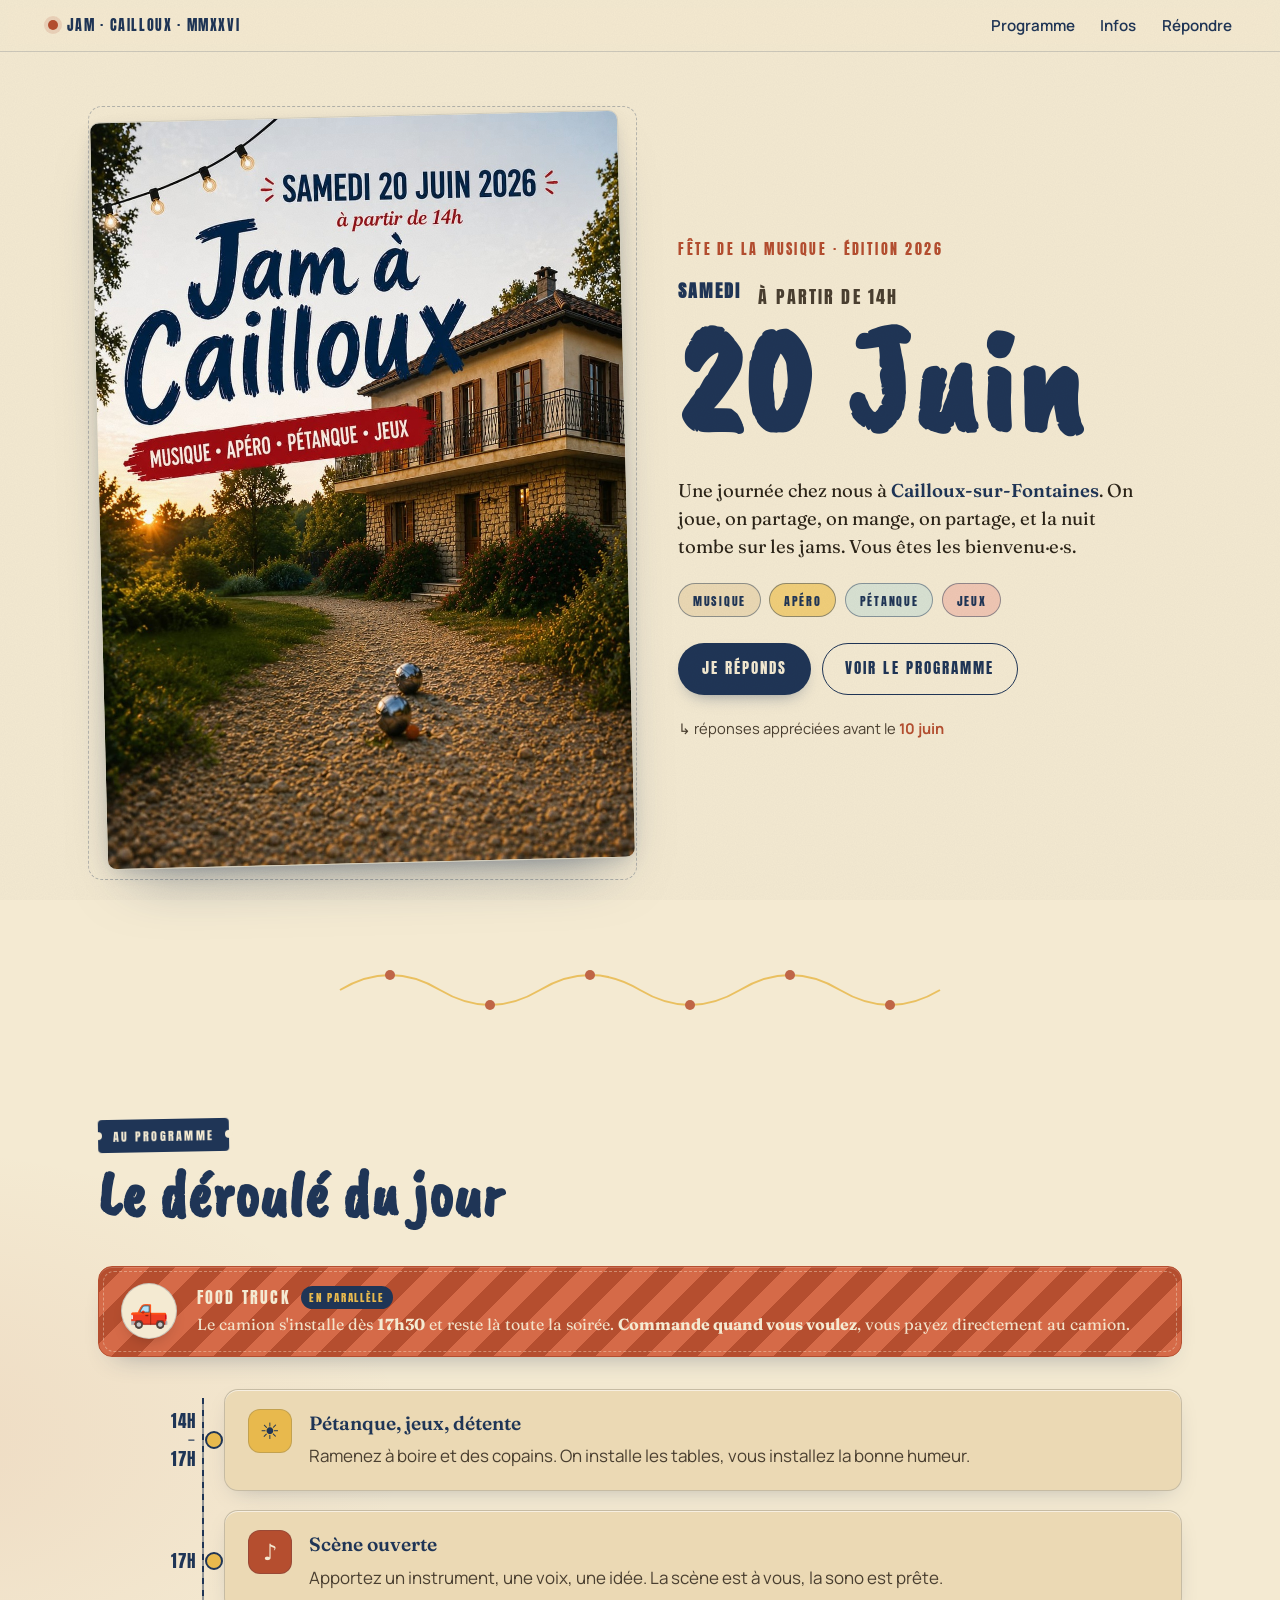
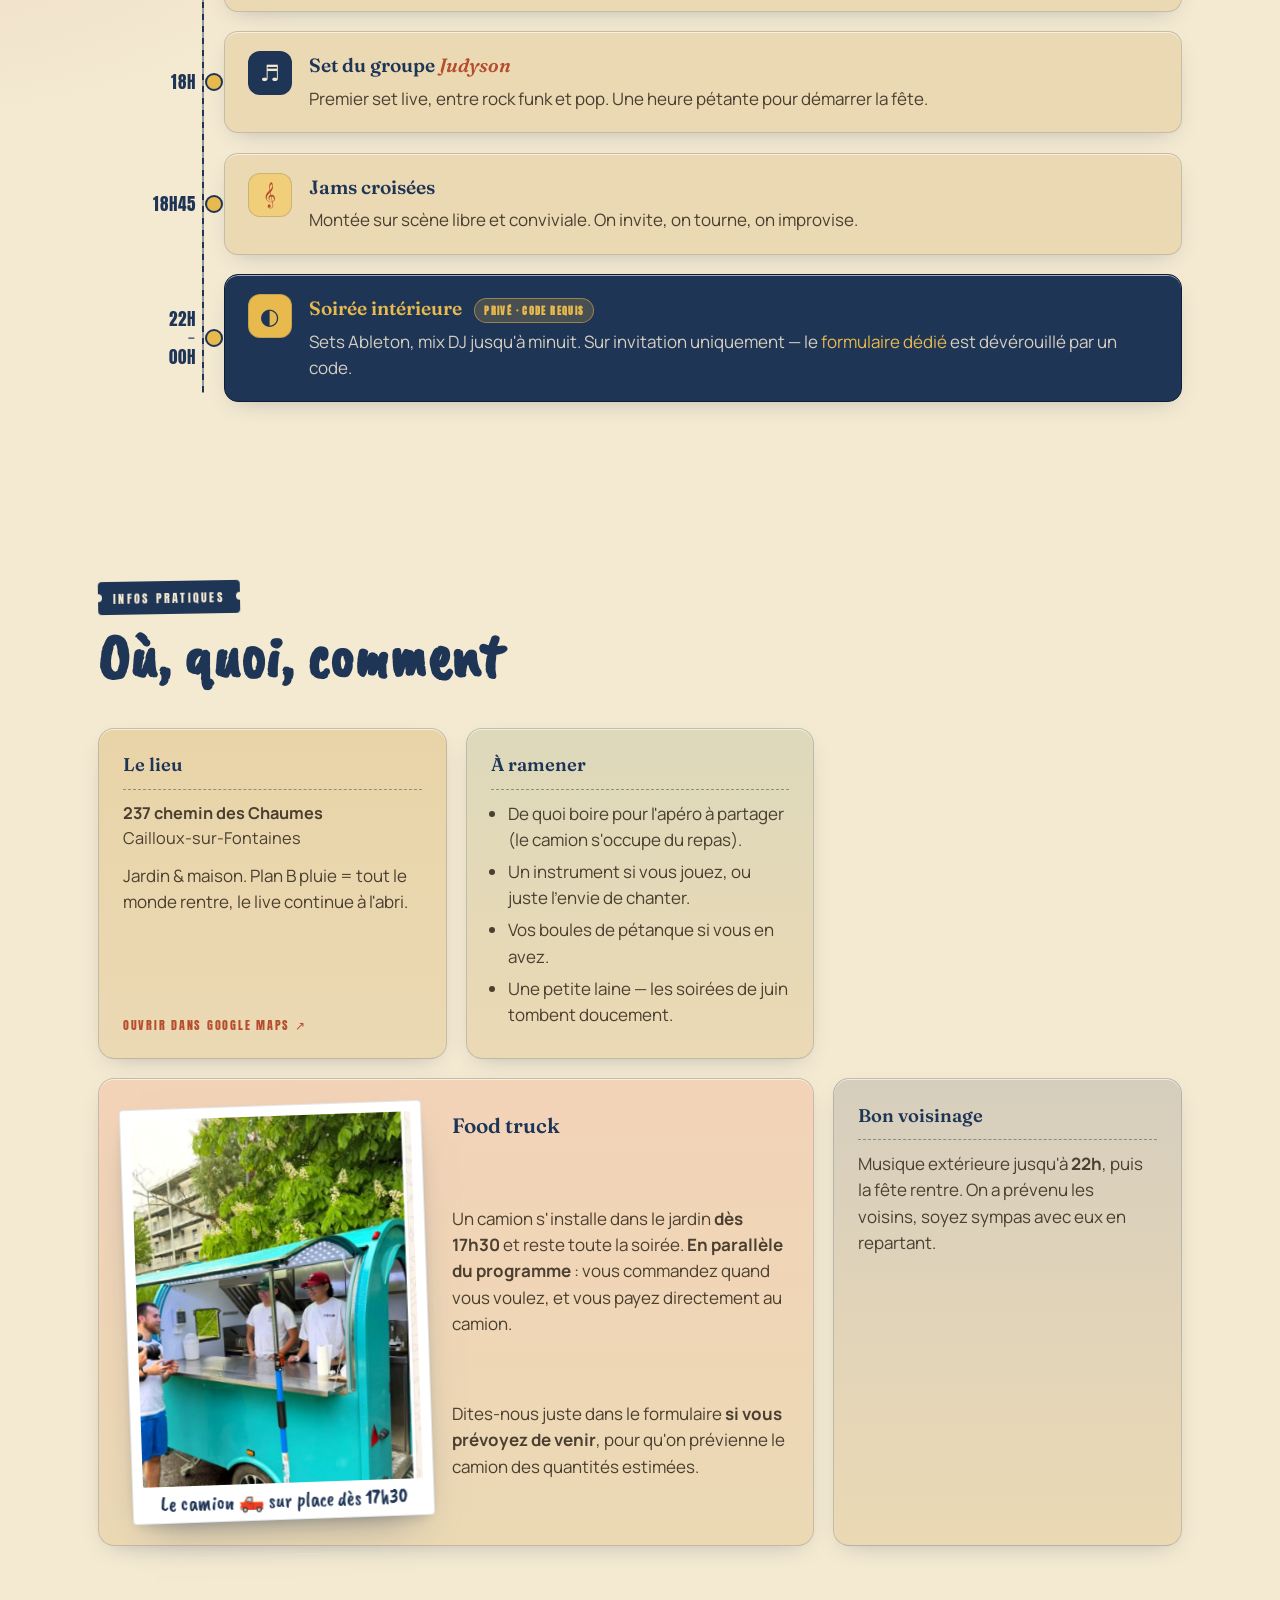
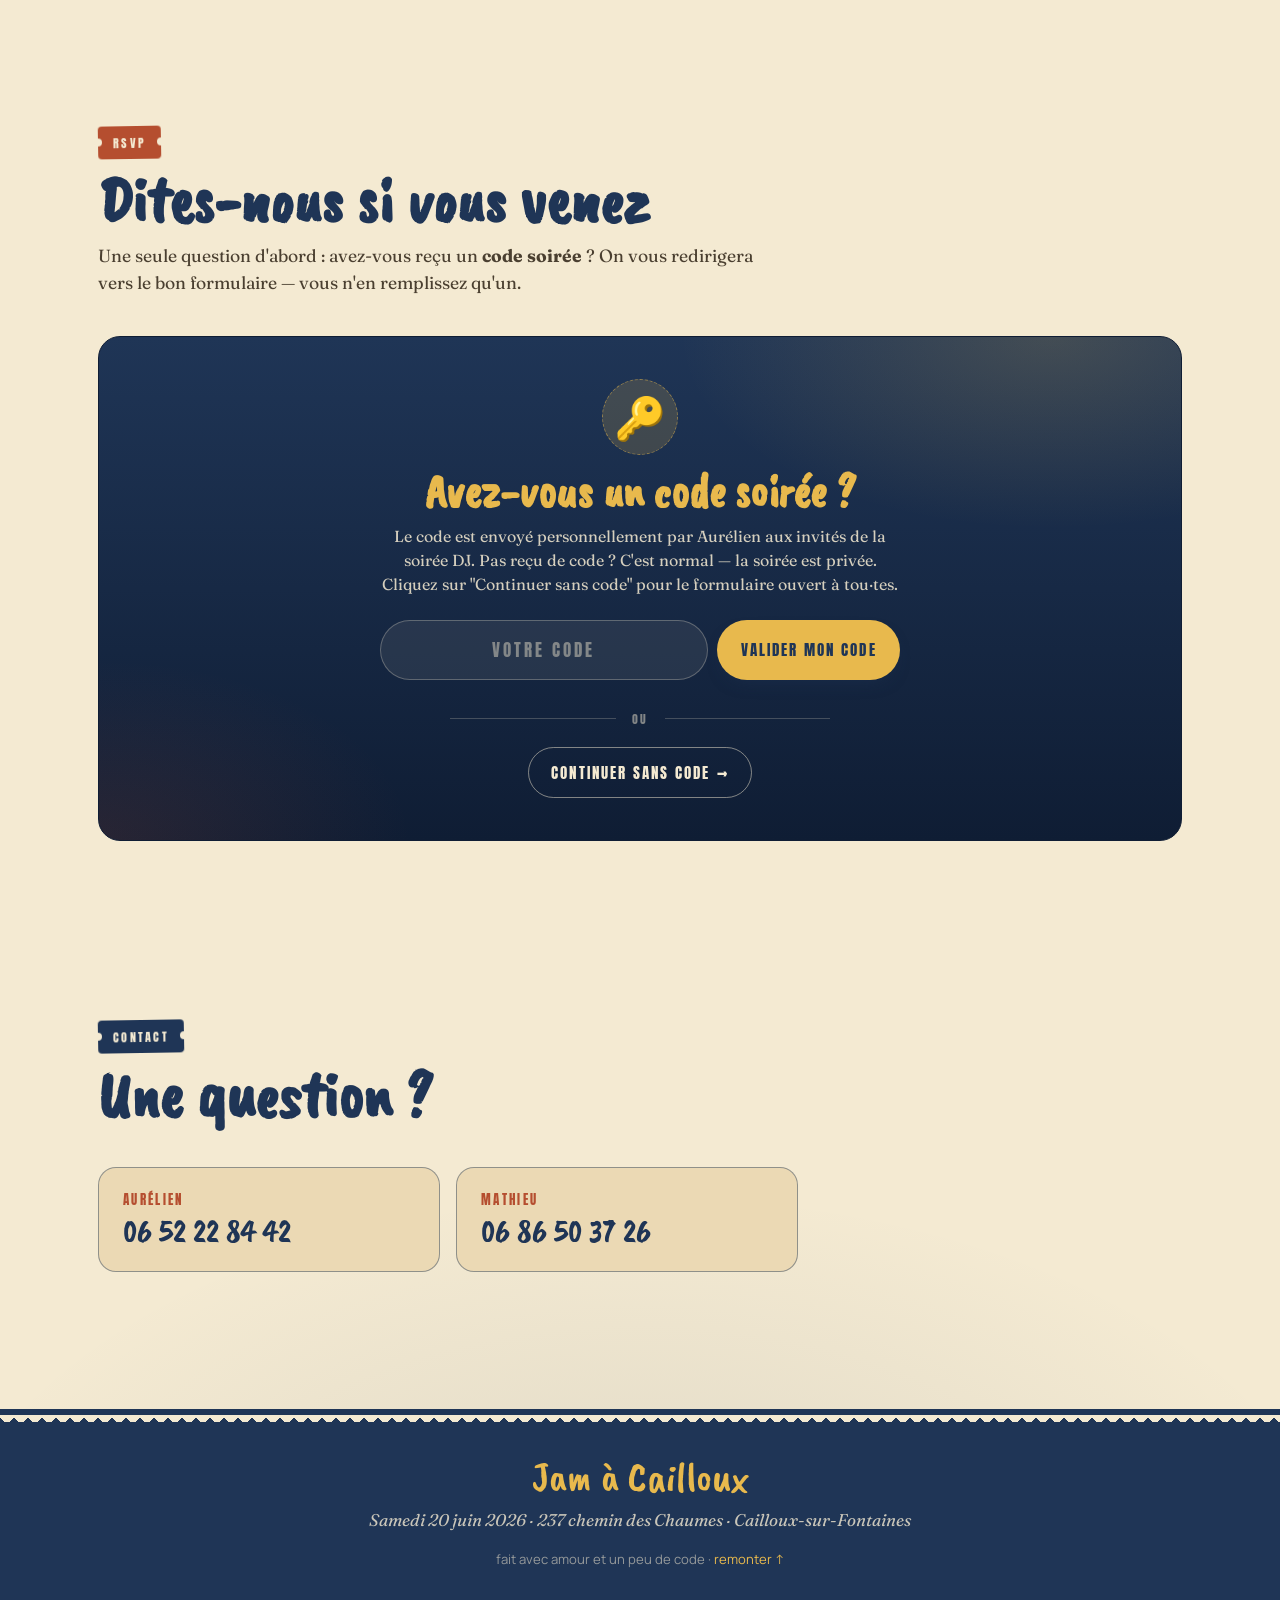
==== commit a73c7d75: "RSVP : entrée unique 'as-tu un code ?' qui redirige vers le bon form Pivot UX validé avec Aurélien :" ====
--- a/index.html
+++ b/index.html
@@ -174,98 +174,62 @@
   <div class="section__head">
     <span class="ribbon ribbon--alt">RSVP</span>
     <h2 class="h2">Dites-nous si vous venez</h2>
-    <p class="section__lede"><strong>Important</strong> : si Aurélien vous a envoyé un <strong>code soirée</strong>, choisissez la deuxième option ci-dessous — sinon vous oublierez de vous inscrire à la soirée DJ.</p>
+    <p class="section__lede">Une seule question d'abord : avez-vous reçu un <strong>code soirée</strong> ? On vous redirigera vers le bon formulaire — vous n'en remplissez qu'un.</p>
   </div>
 
   <div class="rsvp">
 
-    <!-- STEP 1 : chooser -->
-    <div class="chooser" data-step="chooser">
-      <button class="chooser__card" data-pick="concert">
-        <span class="chooser__num">1</span>
-        <span class="chooser__body">
-          <span class="chooser__title">L'aprèm &amp; le concert</span>
-          <span class="chooser__sub">Pétanque, scène ouverte, set du groupe, jams croisées, food truck. Jusqu'à 22h.</span>
-          <span class="chooser__tag">Sans code · ouvert à tou·tes</span>
-        </span>
-        <span class="chooser__arrow" aria-hidden="true">→</span>
+    <!-- ENTRY : code question -->
+    <div class="entry" data-step="entry">
+      <div class="entry__head">
+        <span class="entry__key" aria-hidden="true">🔑</span>
+        <h3>Avez-vous un code soirée ?</h3>
+      </div>
+      <p class="entry__sub">Le code est envoyé personnellement par Aurélien aux invités de la soirée DJ. Pas reçu de code ? C'est normal — la soirée est privée. Cliquez sur "Continuer sans code" pour le formulaire ouvert à tou·tes.</p>
+
+      <form class="entry__form" data-gate-form novalidate>
+        <label for="code" class="visually-hidden">Code d'accès</label>
+        <input type="text" id="code" name="code" placeholder="VOTRE CODE"
+               autocapitalize="characters" autocomplete="off" spellcheck="false"
+               inputmode="text" maxlength="16" />
+        <button type="submit" class="btn btn--primary">Valider mon code</button>
+      </form>
+      <p class="entry__error" data-gate-error hidden>Code incorrect. Vérifiez le message reçu, ou demandez-le à Aurélien.</p>
+
+      <div class="entry__sep" aria-hidden="true"><span>ou</span></div>
+
+      <button class="btn btn--ghost entry__nocode" data-pick="concert" type="button">
+        Continuer sans code →
       </button>
-
-      <button class="chooser__card chooser__card--vip" data-pick="soiree">
-        <span class="chooser__num">2</span>
-        <span class="chooser__body">
-          <span class="chooser__title">Tout + la soirée DJ <span class="chooser__lock" aria-hidden="true">🔑</span></span>
-          <span class="chooser__sub">Tout ce qui précède <em>plus</em> la soirée intérieure jusqu'à minuit. Sur invitation seulement.</span>
-          <span class="chooser__tag chooser__tag--vip">Code requis — vous l'avez reçu d'Aurélien</span>
-        </span>
-        <span class="chooser__arrow" aria-hidden="true">→</span>
-      </button>
-
-      <p class="chooser__hint">Pas sûr·e ? Si vous ne savez pas ce qu'est le code, c'est que vous n'en avez pas — option 1 pour vous.</p>
-    </div>
-
-    <!-- STEP 2A : concert form -->
+    </div>
+
+    <!-- VIEW : concert form (no code path) -->
     <div class="rsvp-flow" data-step="concert" hidden>
       <div class="rsvp-flow__head">
-        <button class="rsvp-flow__back" data-back type="button">← Changer mon choix</button>
+        <button class="rsvp-flow__back" data-back type="button">← Modifier ma réponse</button>
         <div class="rsvp-flow__title">
-          <span class="rsvp-flow__badge">Option 1</span>
+          <span class="rsvp-flow__badge">Sans code</span>
           <h3>L'aprèm &amp; le concert</h3>
         </div>
       </div>
-
-      <div class="rsvp-warning" role="note">
-        <span aria-hidden="true">🔑</span>
-        <p><strong>Vous avez un code soirée ?</strong> Vous êtes au mauvais endroit, ce formulaire n'a pas la partie soirée. <button class="link-btn" data-back type="button">Revenir au choix →</button></p>
-      </div>
-
+      <p class="rsvp-flow__sub">Pétanque, scène ouverte, set Judyson, jams, food truck. Jusqu'à 22h.</p>
       <div class="iframe-wrap">
-        <iframe src="https://docs.google.com/forms/d/e/1FAIpQLSdOqh5eXl-ow2SegsYjygSUpzDZbPFfihfnnBCIeulAiGi61g/viewform?embedded=true" loading="lazy" title="Formulaire concert (option 1)">Chargement…</iframe>
-      </div>
-    </div>
-
-    <!-- STEP 2B : soirée gate + form -->
+        <iframe src="https://docs.google.com/forms/d/e/1FAIpQLSdOqh5eXl-ow2SegsYjygSUpzDZbPFfihfnnBCIeulAiGi61g/viewform?embedded=true" loading="lazy" title="Formulaire concert">Chargement…</iframe>
+      </div>
+    </div>
+
+    <!-- VIEW : all-in form (code path, unlocked) -->
     <div class="rsvp-flow" data-step="soiree" hidden>
       <div class="rsvp-flow__head">
-        <button class="rsvp-flow__back" data-back type="button">← Changer mon choix</button>
+        <button class="rsvp-flow__back" data-back type="button">← Modifier ma réponse</button>
         <div class="rsvp-flow__title">
-          <span class="rsvp-flow__badge rsvp-flow__badge--vip">Option 2</span>
+          <span class="rsvp-flow__badge rsvp-flow__badge--vip">Code OK ✓</span>
           <h3>Tout + la soirée DJ</h3>
         </div>
       </div>
-
-      <div class="gate" data-gate>
-        <div class="gate__lock" aria-hidden="true">
-          <svg viewBox="0 0 24 24" fill="none" stroke="currentColor" stroke-width="1.5" stroke-linecap="round" stroke-linejoin="round">
-            <rect x="4" y="11" width="16" height="10" rx="2"/>
-            <path d="M8 11V8a4 4 0 0 1 8 0v3"/>
-          </svg>
-        </div>
-        <h3>Saisissez votre code soirée</h3>
-        <p>Le formulaire complet (aprèm + concert + repas + soirée DJ) se débloque avec le code que vous avez reçu.</p>
-        <form class="gate__form" data-gate-form novalidate>
-          <label for="code" class="visually-hidden">Code d'accès</label>
-          <input type="text" id="code" name="code" placeholder="Votre code"
-                 autocapitalize="characters" autocomplete="off" spellcheck="false"
-                 inputmode="text" maxlength="16" />
-          <button type="submit" class="btn btn--primary">Déverrouiller</button>
-        </form>
-        <p class="gate__error" data-gate-error hidden>Code incorrect. Re-essayez, ou demandez-le à Aurélien.</p>
-        <p class="gate__hint">Pas de code ? <button class="link-btn link-btn--light" data-back type="button">Retour au choix</button> et prenez l'option 1.</p>
-      </div>
-
-      <div class="gate__unlocked" data-gate-unlocked hidden>
-        <div class="gate__welcome">
-          <span class="gate__check" aria-hidden="true">✓</span>
-          <div>
-            <h3>Accès soirée débloqué</h3>
-            <p>Le formulaire ci-dessous couvre <strong>tout</strong> : aprèm + concert + repas + soirée DJ.</p>
-          </div>
-          <button class="btn btn--ghost btn--small" data-gate-relock>Verrouiller</button>
-        </div>
-        <div class="iframe-wrap">
-          <iframe src="https://docs.google.com/forms/d/e/1FAIpQLSeVabP6H6YrMOpgJKGKN2YLLNiCk-tyzwAdfRiM0cdzSsxMLQ/viewform?embedded=true" loading="lazy" title="Formulaire complet (option 2)">Chargement…</iframe>
-        </div>
+      <p class="rsvp-flow__sub">Aprèm + concert + repas + soirée intérieure jusqu'à minuit. <strong>Ce formulaire couvre tout</strong>, vous n'avez rien d'autre à remplir.</p>
+      <div class="iframe-wrap">
+        <iframe src="https://docs.google.com/forms/d/e/1FAIpQLSeVabP6H6YrMOpgJKGKN2YLLNiCk-tyzwAdfRiM0cdzSsxMLQ/viewform?embedded=true" loading="lazy" title="Formulaire complet (avec soirée)">Chargement…</iframe>
       </div>
     </div>
 
--- a/style.css
+++ b/style.css
@@ -568,120 +568,103 @@
 /* ── RSVP ───────────────────────────────────────────────────────────────── */
 .rsvp { display: grid; gap: 1.2rem; }
 
-/* ── Chooser (step 1) ─────────────────────────────────────────────────── */
-.chooser {
-  display: grid;
-  grid-template-columns: 1fr 1fr;
-  gap: 1.1rem;
+/* ── Entry (code question) ────────────────────────────────────────────── */
+.entry {
+  background: linear-gradient(180deg, var(--navy) 0%, var(--navy-deep) 100%);
+  color: var(--cream);
+  border-radius: 22px;
+  padding: clamp(1.8rem, 4vw, 2.6rem);
+  text-align: center;
+  position: relative;
+  overflow: hidden;
+  background-image:
+    radial-gradient(620px 320px at 88% 0%, rgba(232, 185, 77, 0.18), transparent 60%),
+    radial-gradient(520px 300px at 0% 100%, rgba(181, 78, 47, 0.15), transparent 60%),
+    linear-gradient(180deg, var(--navy) 0%, var(--navy-deep) 100%);
+  border: 1px solid var(--navy-deep);
   animation: fadeUp 420ms ease both;
 }
-.chooser__card {
-  display: grid;
-  grid-template-columns: auto 1fr auto;
-  align-items: start;
-  gap: 1rem;
-  text-align: left;
-  background: var(--cream-2);
-  border: 1.5px solid var(--line-strong);
-  border-radius: 18px;
-  padding: 1.4rem 1.6rem;
-  font: inherit;
-  color: inherit;
-  cursor: pointer;
-  position: relative;
-  transition:
-    transform 220ms cubic-bezier(.2,.8,.2,1),
-    box-shadow 220ms ease,
-    border-color 220ms ease,
-    background 220ms ease;
-}
-.chooser__card:hover {
-  transform: translateY(-3px);
-  box-shadow:
-    0 1px 0 rgba(255,255,255,0.6) inset,
-    0 16px 32px -16px rgba(31, 53, 86, 0.45);
-  border-color: var(--navy);
-}
-.chooser__num {
-  font-family: var(--f-display);
+.entry__head {
+  display: flex; flex-direction: column; align-items: center; gap: 0.8rem;
+  margin-bottom: 0.6rem;
+}
+.entry__key {
+  font-size: 2.6rem;
+  width: 76px; height: 76px;
+  display: grid; place-items: center;
+  background: rgba(232, 185, 77, 0.18);
+  border-radius: 50%;
+  border: 1.5px dashed rgba(232, 185, 77, 0.5);
+}
+.entry h3 {
+  margin: 0;
+  font-family: var(--f-script);
+  font-size: clamp(2.1rem, 4.5vw, 2.9rem);
+  color: var(--mustard);
+  line-height: 1;
+}
+.entry__sub {
+  margin: 0.4rem auto 1.5rem;
+  max-width: 52ch;
+  font-family: var(--f-edito);
+  font-size: 1rem;
+  line-height: 1.5;
+  color: rgba(244, 234, 210, 0.86);
+}
+.entry__form {
+  display: flex; gap: 0.6rem; justify-content: center;
+  max-width: 520px; margin: 0 auto;
+  flex-wrap: wrap;
+}
+.entry__form input {
+  flex: 1; min-width: 220px;
+  background: rgba(244, 234, 210, 0.08);
+  border: 1.5px solid rgba(244, 234, 210, 0.28);
+  color: var(--cream);
+  font-family: var(--f-display);
+  text-transform: uppercase;
+  letter-spacing: 0.24em;
   font-size: 1.05rem;
-  width: 32px; height: 32px;
-  display: grid; place-items: center;
-  background: var(--navy);
-  color: var(--cream);
-  border-radius: 50%;
-  flex-shrink: 0;
-}
-.chooser__body {
-  display: grid; gap: 0.45rem;
-  min-width: 0;
-}
-.chooser__title {
-  font-family: var(--f-edito);
-  font-weight: 600;
-  font-size: 1.25rem;
-  color: var(--navy);
-  line-height: 1.15;
-  display: inline-flex; align-items: center; gap: 0.5rem; flex-wrap: wrap;
-}
-.chooser__lock { font-size: 1rem; opacity: 0.85; }
-.chooser__sub {
-  font-family: var(--f-body);
-  font-size: 0.97rem;
-  color: var(--ink-soft);
-  line-height: 1.45;
-}
-.chooser__sub em { font-style: italic; color: var(--terracotta); font-weight: 600; }
-.chooser__tag {
+  padding: 1rem 1.2rem;
+  border-radius: 999px;
+  outline: none;
+  text-align: center;
+  transition: border-color 180ms ease, background 180ms ease;
+}
+.entry__form input::placeholder { color: rgba(244, 234, 210, 0.45); letter-spacing: 0.18em; }
+.entry__form input:focus { border-color: var(--mustard); background: rgba(244, 234, 210, 0.14); }
+.entry__form .btn--primary {
+  background: var(--mustard); color: var(--navy);
+}
+.entry__form .btn--primary:hover { background: var(--mustard-soft); color: var(--navy); }
+.entry__error {
+  margin: 1rem 0 0; color: #f6b3a0; font-size: 0.95rem;
+}
+.entry.shake { animation: shake 420ms ease; }
+
+.entry__sep {
+  display: flex; align-items: center; gap: 1rem;
+  margin: 1.8rem auto 1.2rem;
+  max-width: 380px;
+  color: rgba(244, 234, 210, 0.5);
   font-family: var(--f-display);
   text-transform: uppercase;
-  letter-spacing: 0.14em;
-  font-size: 0.72rem;
-  padding: 0.32rem 0.7rem;
-  background: var(--cream);
-  color: var(--ink-soft);
-  border: 1px solid var(--line-strong);
-  border-radius: 999px;
-  justify-self: start;
-}
-.chooser__tag--vip {
-  background: var(--mustard);
-  color: var(--navy);
-  border-color: var(--navy);
-}
-.chooser__arrow {
-  font-family: var(--f-display);
-  font-size: 1.6rem;
-  color: var(--terracotta);
-  align-self: center;
-  transition: transform 220ms cubic-bezier(.2,.8,.2,1);
-}
-.chooser__card:hover .chooser__arrow { transform: translateX(6px); }
-
-.chooser__card--vip {
-  background: linear-gradient(180deg, #233856 0%, var(--navy-deep) 100%);
-  color: var(--cream);
-  border-color: var(--navy-deep);
-}
-.chooser__card--vip .chooser__title { color: var(--mustard); }
-.chooser__card--vip .chooser__sub { color: rgba(244, 234, 210, 0.85); }
-.chooser__card--vip .chooser__sub em { color: var(--mustard); }
-.chooser__card--vip .chooser__num { background: var(--mustard); color: var(--navy); }
-.chooser__card--vip .chooser__arrow { color: var(--mustard); }
-.chooser__card--vip:hover { border-color: var(--mustard); }
-
-.chooser__hint {
-  grid-column: 1 / -1;
-  margin: 0.3rem 0 0;
-  font-size: 0.92rem;
-  color: var(--ink-soft);
-  font-style: italic;
-}
-
-@media (max-width: 760px) {
-  .chooser { grid-template-columns: 1fr; gap: 0.9rem; }
-  .chooser__card { padding: 1.15rem 1.2rem; }
-  .chooser__arrow { display: none; }
+  letter-spacing: 0.2em;
+  font-size: 0.78rem;
+}
+.entry__sep::before, .entry__sep::after {
+  content: ""; flex: 1; height: 1px;
+  background: rgba(244, 234, 210, 0.22);
+}
+.entry__nocode {
+  background: transparent; color: var(--cream);
+  border-color: rgba(244, 234, 210, 0.5);
+}
+.entry__nocode:hover { background: var(--cream); color: var(--navy); border-color: var(--cream); }
+
+@media (max-width: 540px) {
+  .entry__form { flex-direction: column; }
+  .entry__form .btn { width: 100%; }
 }
 
 /* ── Flow (step 2) ────────────────────────────────────────────────────── */
@@ -723,19 +706,14 @@
 }
 .rsvp-flow__badge--vip { background: var(--mustard); color: var(--navy); }
 
-.rsvp-warning {
-  display: grid;
-  grid-template-columns: auto 1fr;
-  gap: 0.9rem;
-  align-items: center;
-  background: rgba(232, 185, 77, 0.22);
-  border: 1.5px dashed var(--mustard);
-  border-radius: 14px;
-  padding: 0.95rem 1.1rem;
-  margin-bottom: 1.1rem;
-}
-.rsvp-warning > span { font-size: 1.4rem; }
-.rsvp-warning p { margin: 0; color: var(--ink); font-size: 0.97rem; line-height: 1.45; }
+.rsvp-flow__sub {
+  margin: 0 0 1.1rem;
+  font-family: var(--f-edito);
+  color: var(--ink-soft);
+  font-size: 1.05rem;
+  max-width: 60ch;
+}
+.rsvp-flow__sub strong { color: var(--navy); }
 
 .link-btn {
   background: transparent; border: 0; padding: 0;
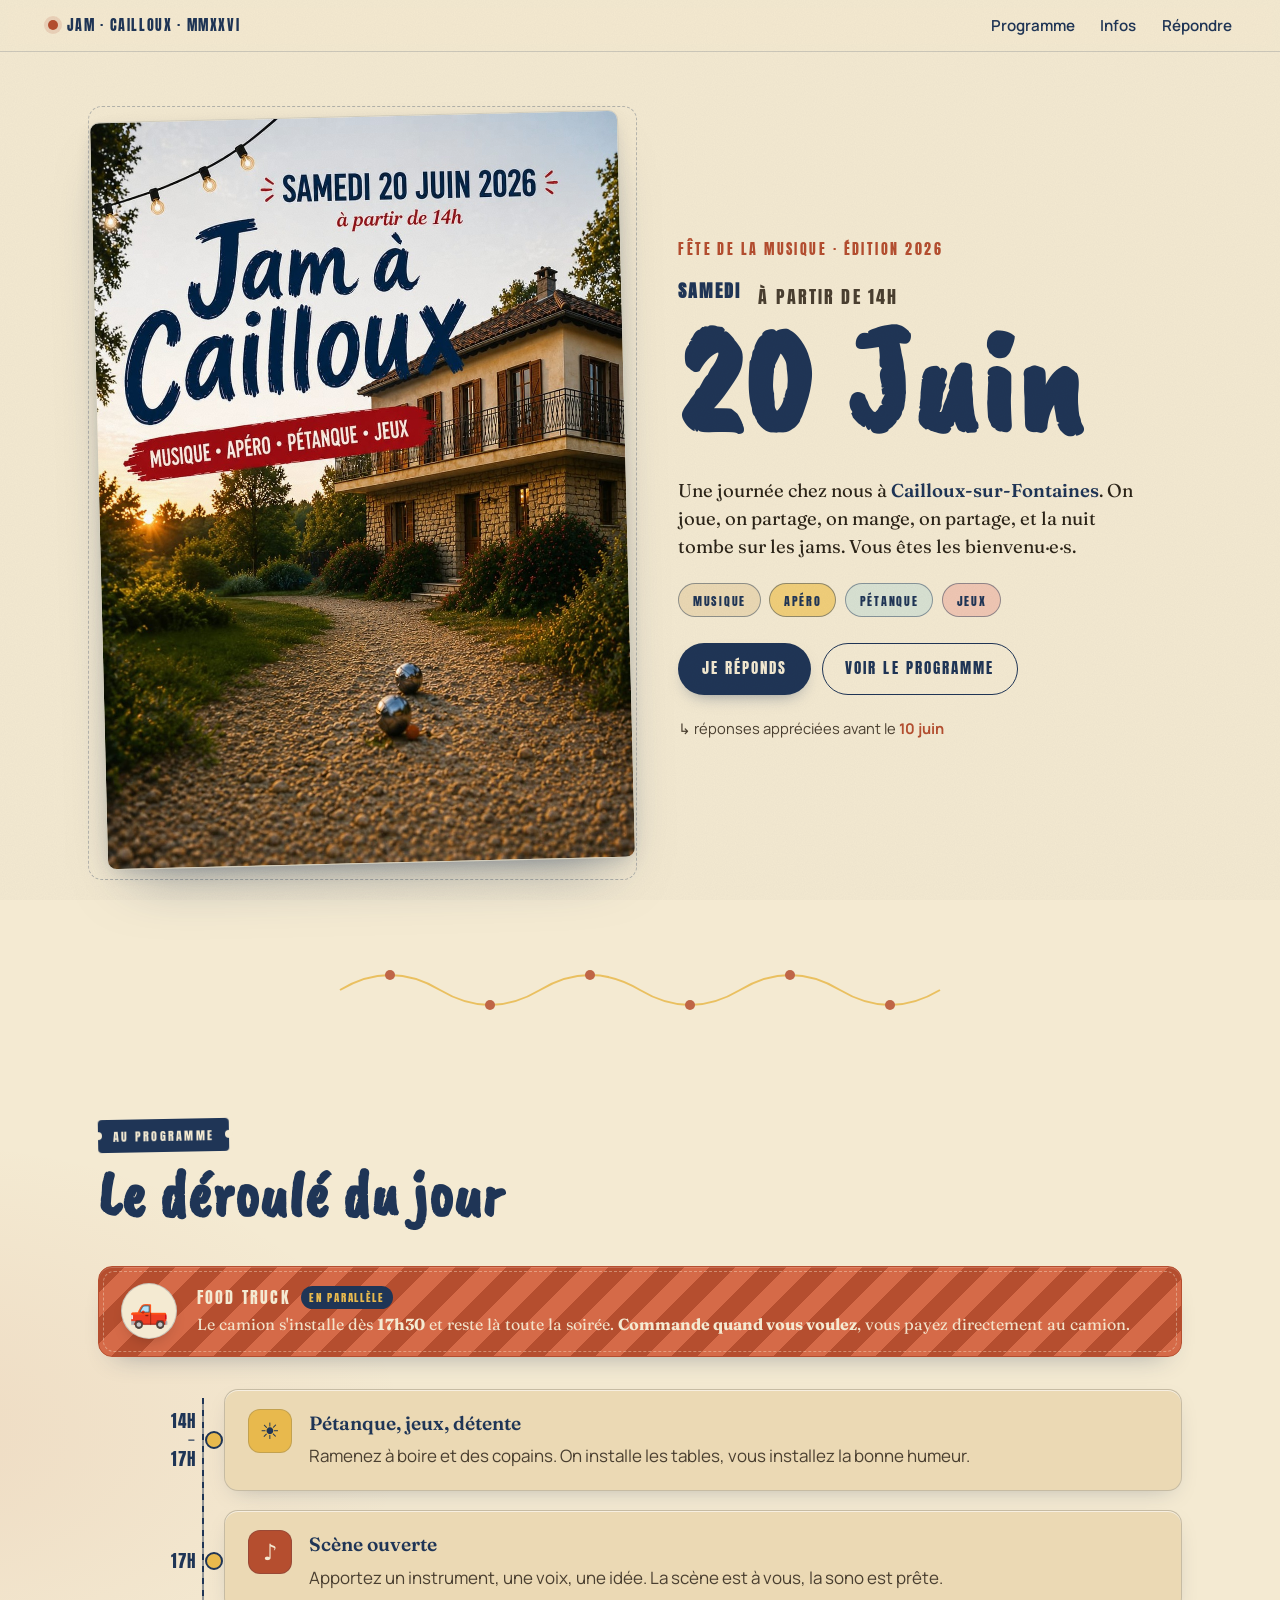
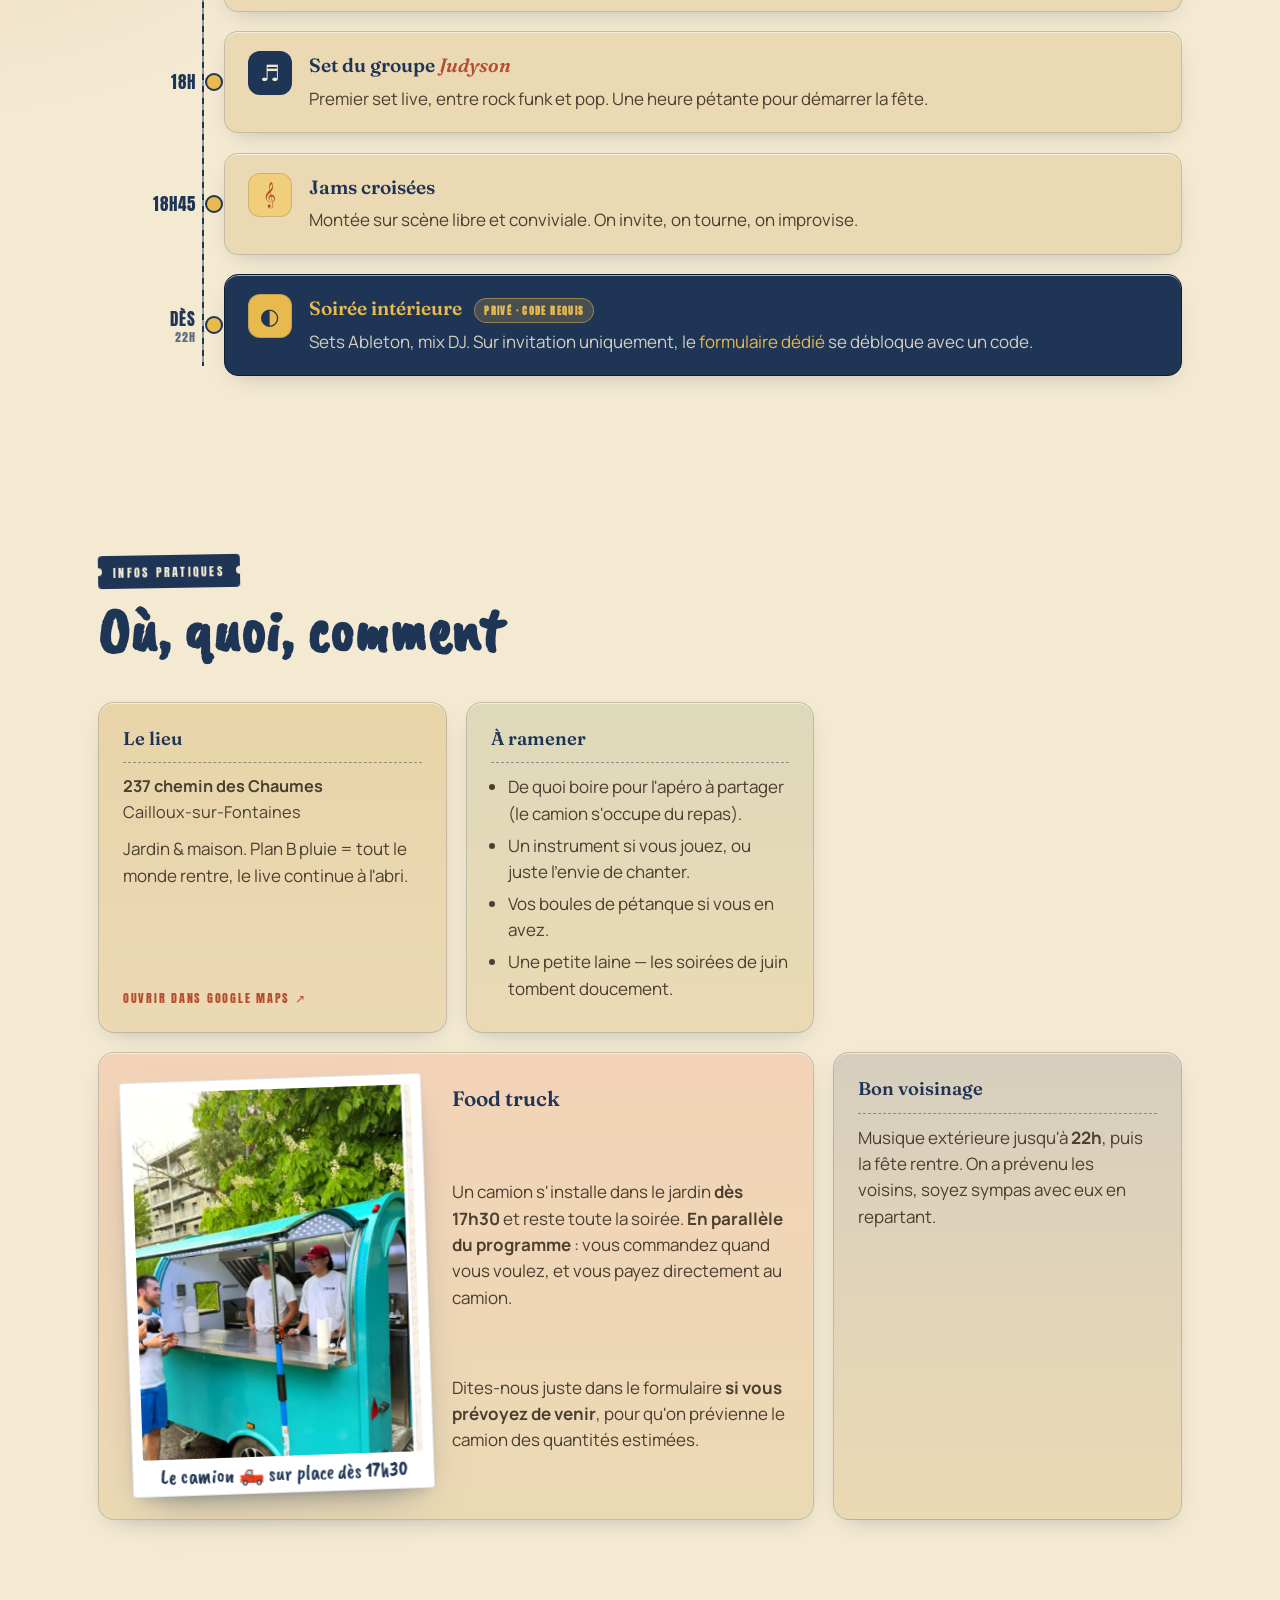
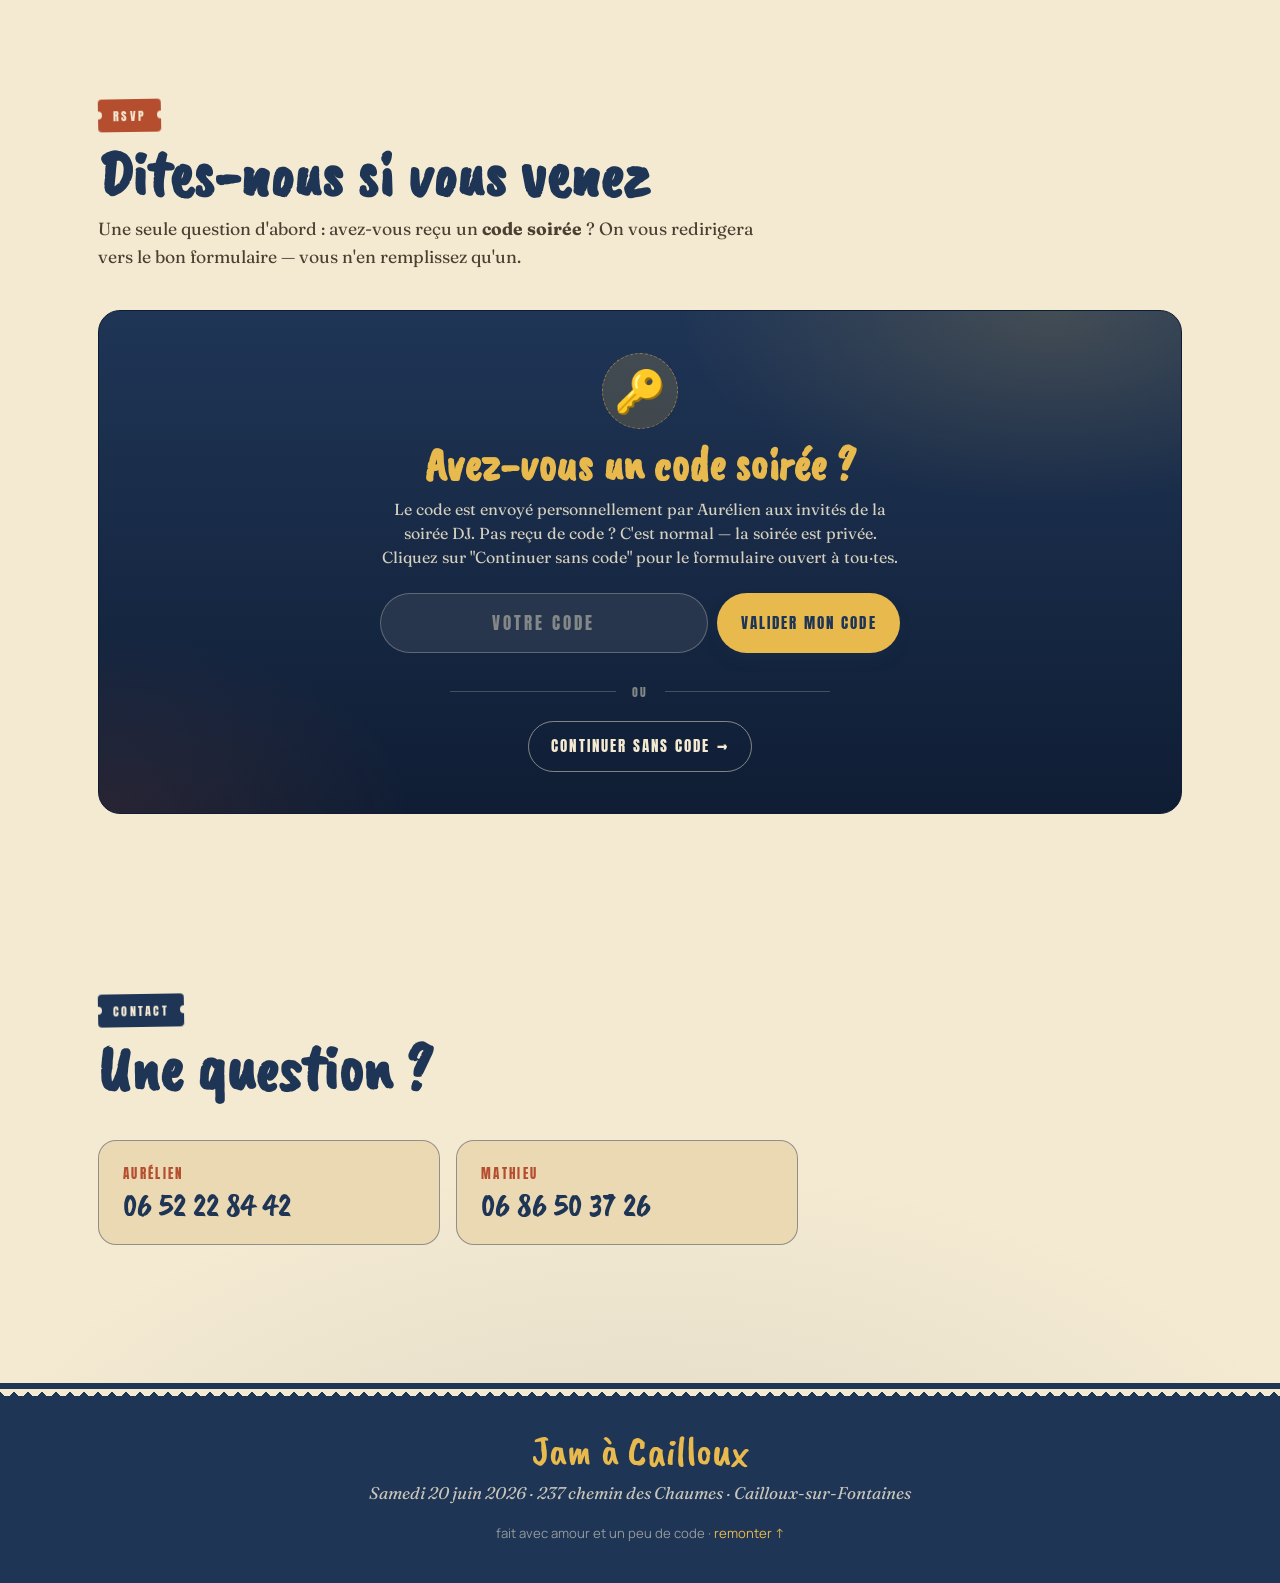
==== commit aa2ac48a: "Soirée : 'dès 22h' partout, plus d'heure de fin (jusqu'à minuit retiré)" ====
--- a/index.html
+++ b/index.html
@@ -119,11 +119,11 @@
       </div>
     </li>
     <li class="timeline__item timeline__item--locked" data-locked="true">
-      <span class="timeline__time">22h<small>—</small>00h</span>
+      <span class="timeline__time">dès<small>22h</small></span>
       <div class="timeline__card timeline__card--night">
         <span class="timeline__icon" aria-hidden="true">◐</span>
         <h3>Soirée intérieure <span class="lockchip">privé · code requis</span></h3>
-        <p>Sets Ableton, mix DJ jusqu'à minuit. Sur invitation uniquement — le <a href="#rsvp">formulaire dédié</a> est dévérouillé par un code.</p>
+        <p>Sets Ableton, mix DJ. Sur invitation uniquement, le <a href="#rsvp">formulaire dédié</a> se débloque avec un code.</p>
       </div>
     </li>
   </ol>
@@ -227,7 +227,7 @@
           <h3>Tout + la soirée DJ</h3>
         </div>
       </div>
-      <p class="rsvp-flow__sub">Aprèm + concert + repas + soirée intérieure jusqu'à minuit. <strong>Ce formulaire couvre tout</strong>, vous n'avez rien d'autre à remplir.</p>
+      <p class="rsvp-flow__sub">Aprèm + concert + repas + soirée intérieure dès 22h. <strong>Ce formulaire couvre tout</strong>, vous n'avez rien d'autre à remplir.</p>
       <div class="iframe-wrap">
         <iframe src="https://docs.google.com/forms/d/e/1FAIpQLSeVabP6H6YrMOpgJKGKN2YLLNiCk-tyzwAdfRiM0cdzSsxMLQ/viewform?embedded=true" loading="lazy" title="Formulaire complet (avec soirée)">Chargement…</iframe>
       </div>
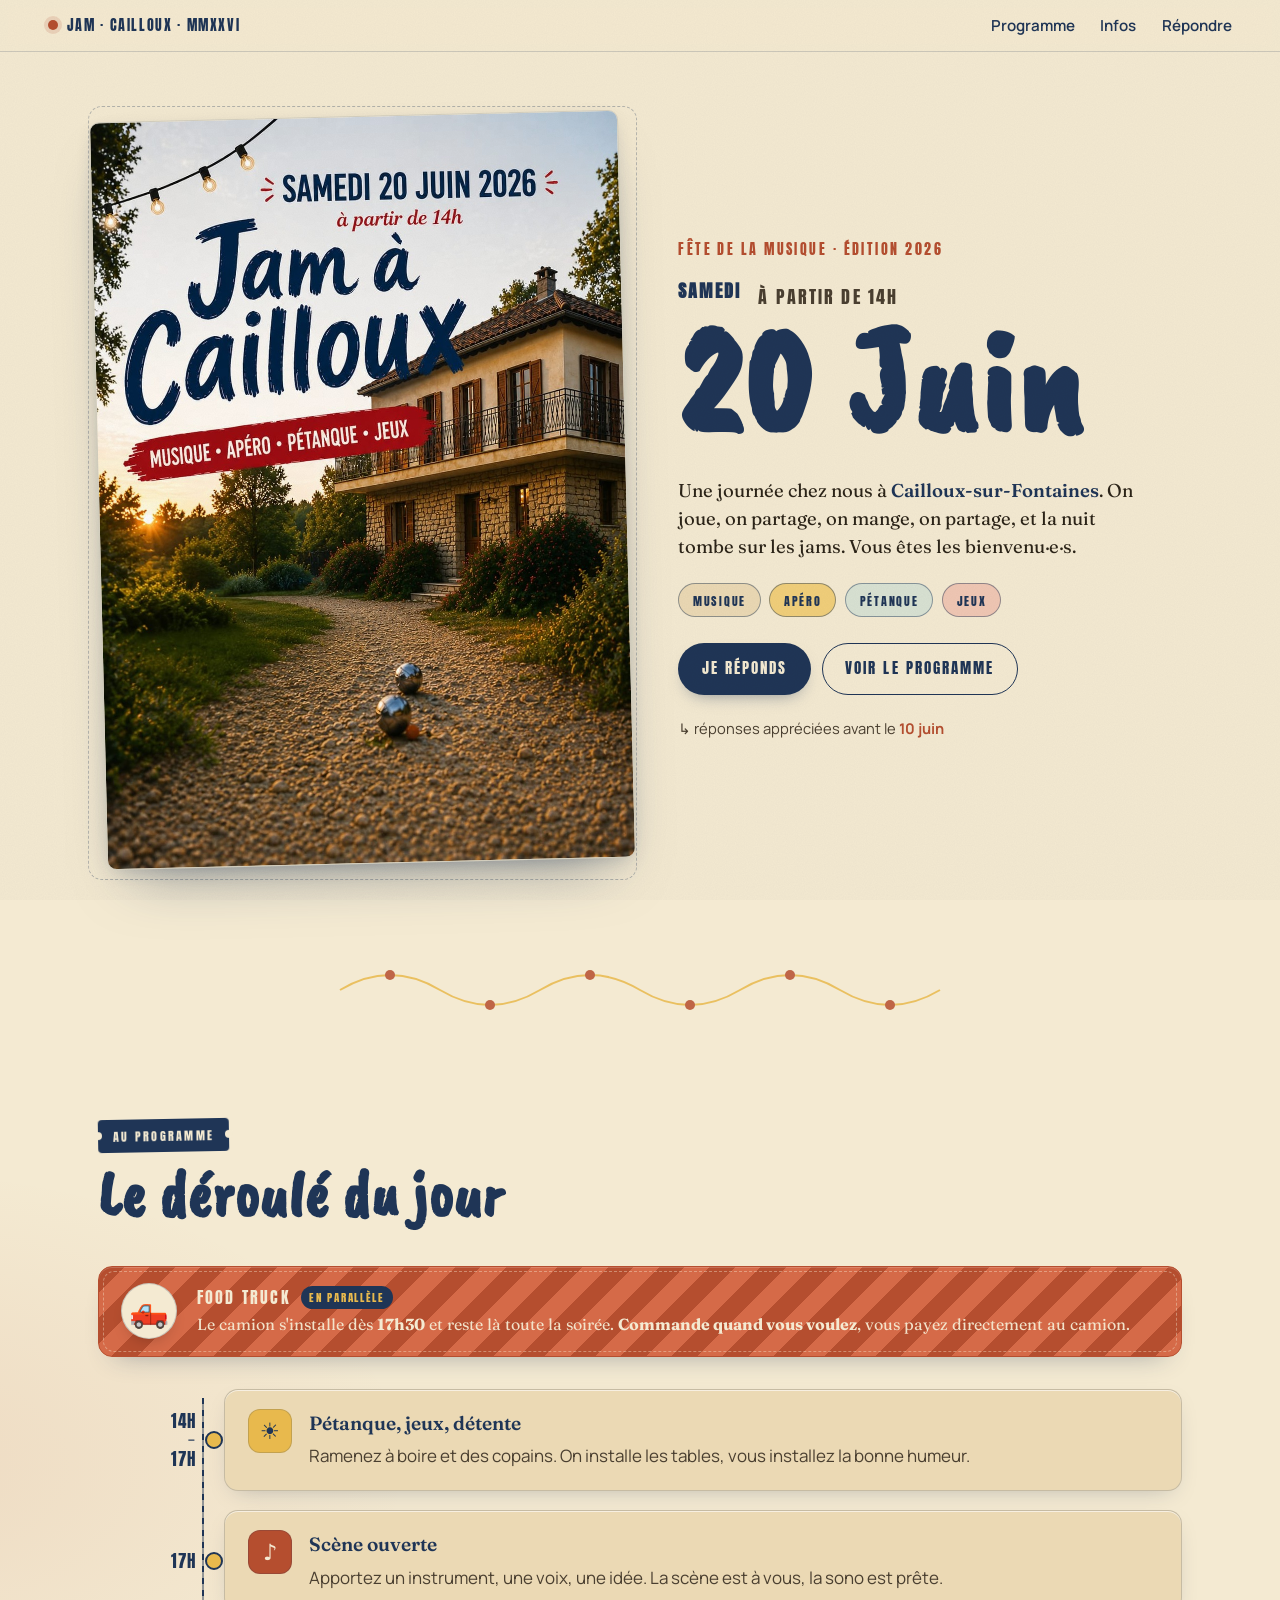
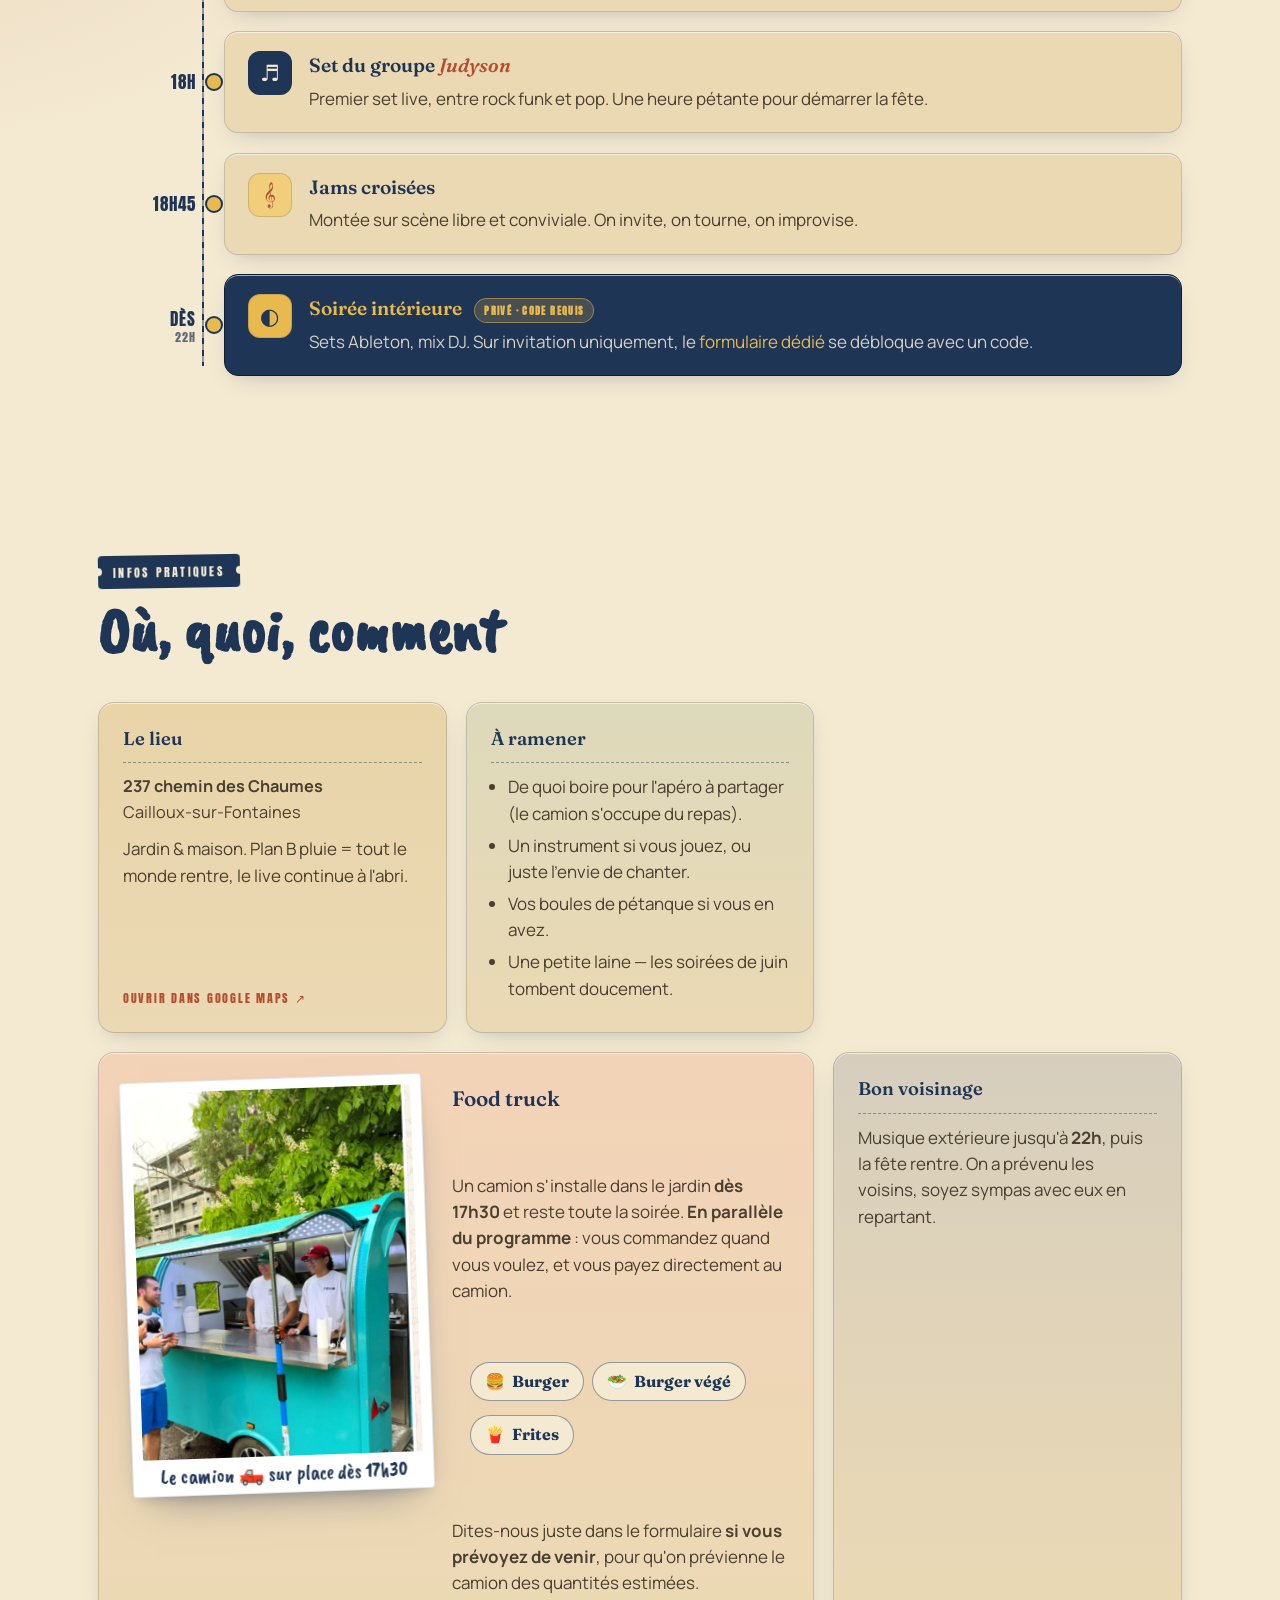
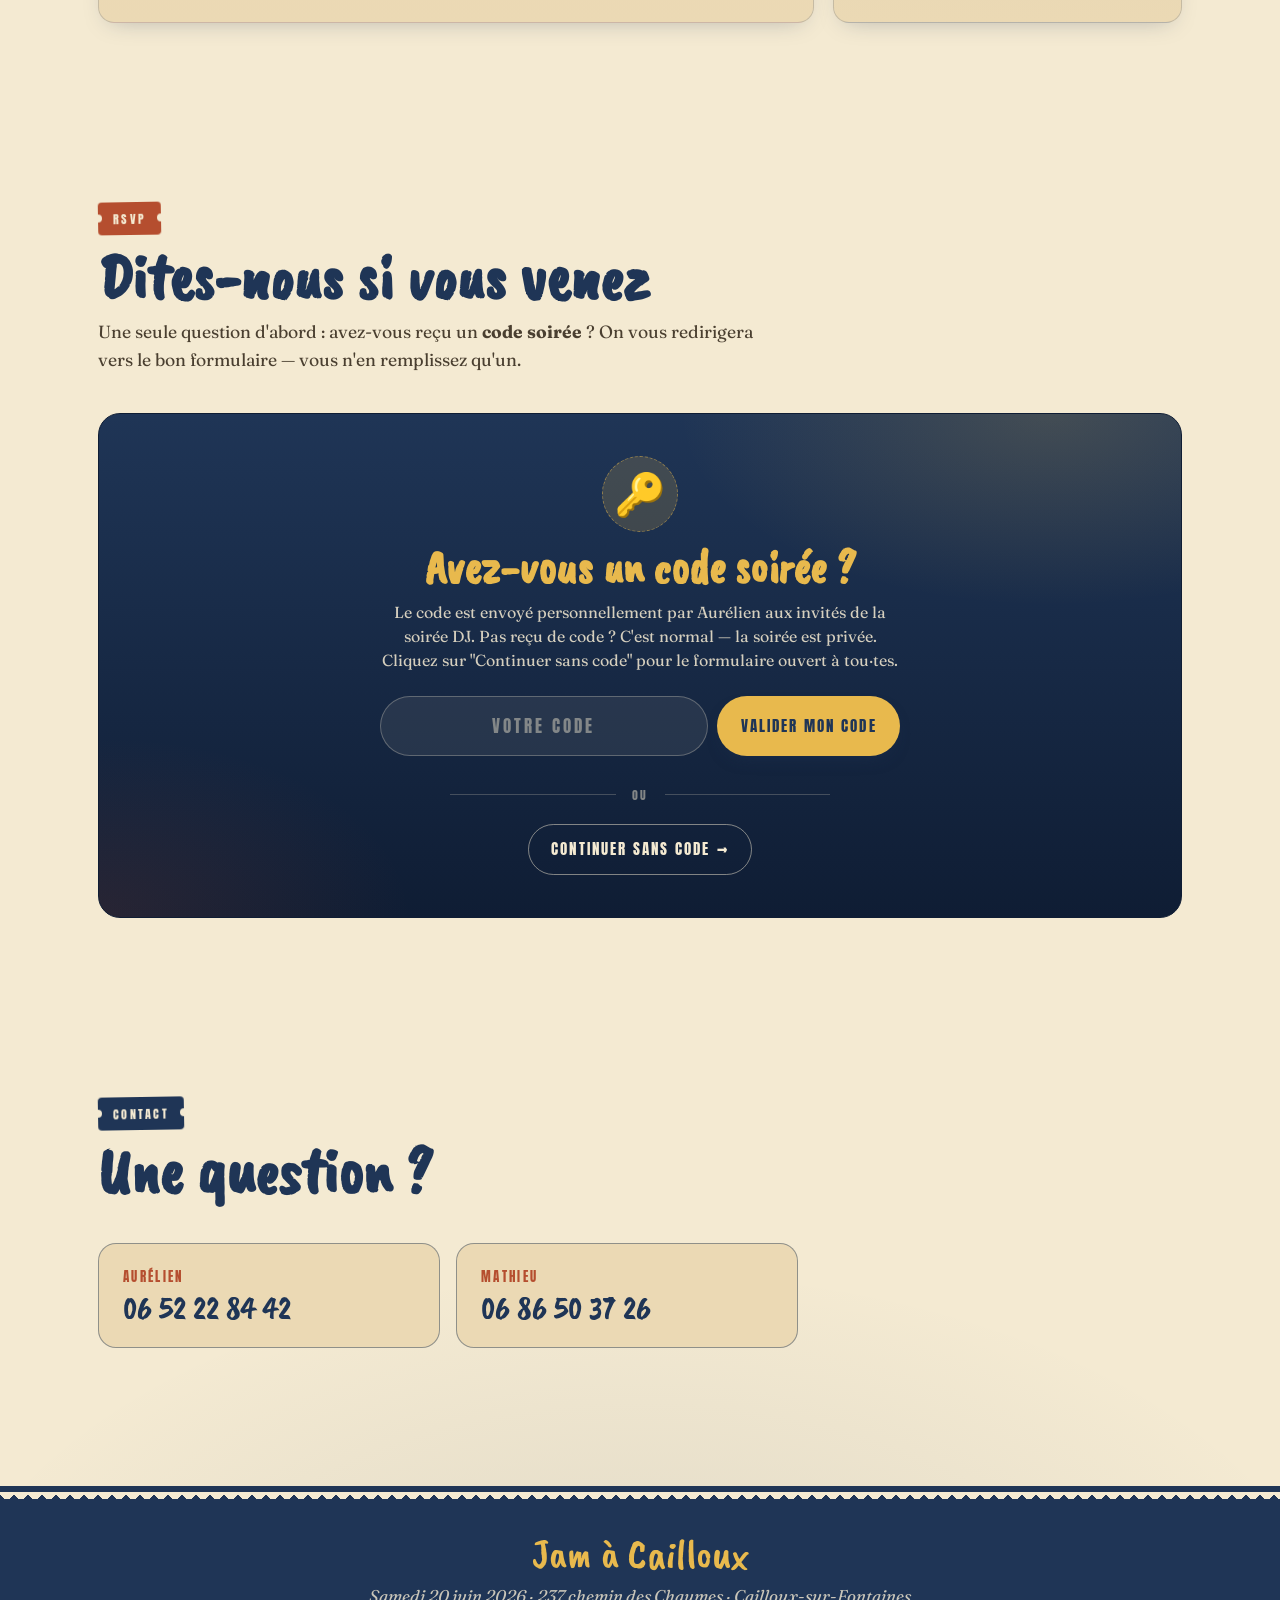
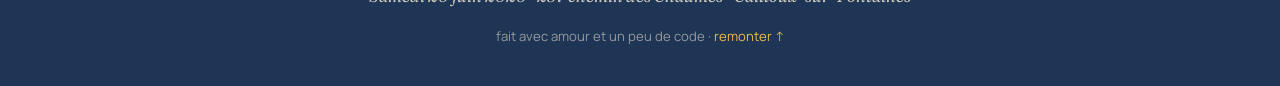
==== commit 793c4900: "Food truck : ajouter le menu (burger, burger végé, frites)" ====
--- a/index.html
+++ b/index.html
@@ -160,6 +160,11 @@
       </figure>
       <h3>Food truck</h3>
       <p>Un camion s'installe dans le jardin <strong>dès 17h30</strong> et reste toute la soirée. <strong>En parallèle du programme</strong> : vous commandez quand vous voulez, et vous payez directement au camion.</p>
+      <ul class="card__menu">
+        <li>🍔 <strong>Burger</strong></li>
+        <li>🥗 <strong>Burger végé</strong></li>
+        <li>🍟 <strong>Frites</strong></li>
+      </ul>
       <p>Dites-nous juste dans le formulaire <strong>si vous prévoyez de venir</strong>, pour qu'on prévienne le camion des quantités estimées.</p>
     </article>
 
@@ -229,7 +234,7 @@
       </div>
       <p class="rsvp-flow__sub">Aprèm + concert + repas + soirée intérieure dès 22h. <strong>Ce formulaire couvre tout</strong>, vous n'avez rien d'autre à remplir.</p>
       <div class="iframe-wrap">
-        <iframe src="https://docs.google.com/forms/d/e/1FAIpQLSeVabP6H6YrMOpgJKGKN2YLLNiCk-tyzwAdfRiM0cdzSsxMLQ/viewform?embedded=true" loading="lazy" title="Formulaire complet (avec soirée)">Chargement…</iframe>
+        <iframe src="https://docs.google.com/forms/d/e/1FAIpQLSeVabP6H6YrMOpgJKGKN2YLLNiCk-tyzwAdfRiM0cdzSsxMLQ/viewform?usp=pp_url&entry.927127483=Soir%C3%A9e+DJ+(d%C3%A8s+22h,+sur+invitation)&embedded=true" loading="lazy" title="Formulaire complet (avec soirée)">Chargement…</iframe>
       </div>
     </div>
 
--- a/style.css
+++ b/style.css
@@ -503,6 +503,27 @@
   font-size: 0.78rem;
   color: var(--terracotta);
 }
+.card__menu {
+  list-style: none;
+  padding: 0;
+  margin: 0.4rem 0 0.6rem;
+  display: flex;
+  flex-wrap: wrap;
+  gap: 0.5rem;
+}
+.card__menu li {
+  font-family: var(--f-edito);
+  font-size: 1rem;
+  color: var(--navy);
+  background: var(--cream);
+  border: 1px solid var(--line-strong);
+  border-radius: 999px;
+  padding: 0.4rem 0.9rem;
+  display: inline-flex;
+  align-items: center;
+  gap: 0.4rem;
+}
+
 .card--place    { background: linear-gradient(180deg, #e9d4a8 0, var(--cream-2) 100%); }
 .card--meal     { background: linear-gradient(180deg, #f3d3b8 0, var(--cream-2) 100%); }
 .card--bring    { background: linear-gradient(180deg, #ddd9bb 0, var(--cream-2) 100%); }
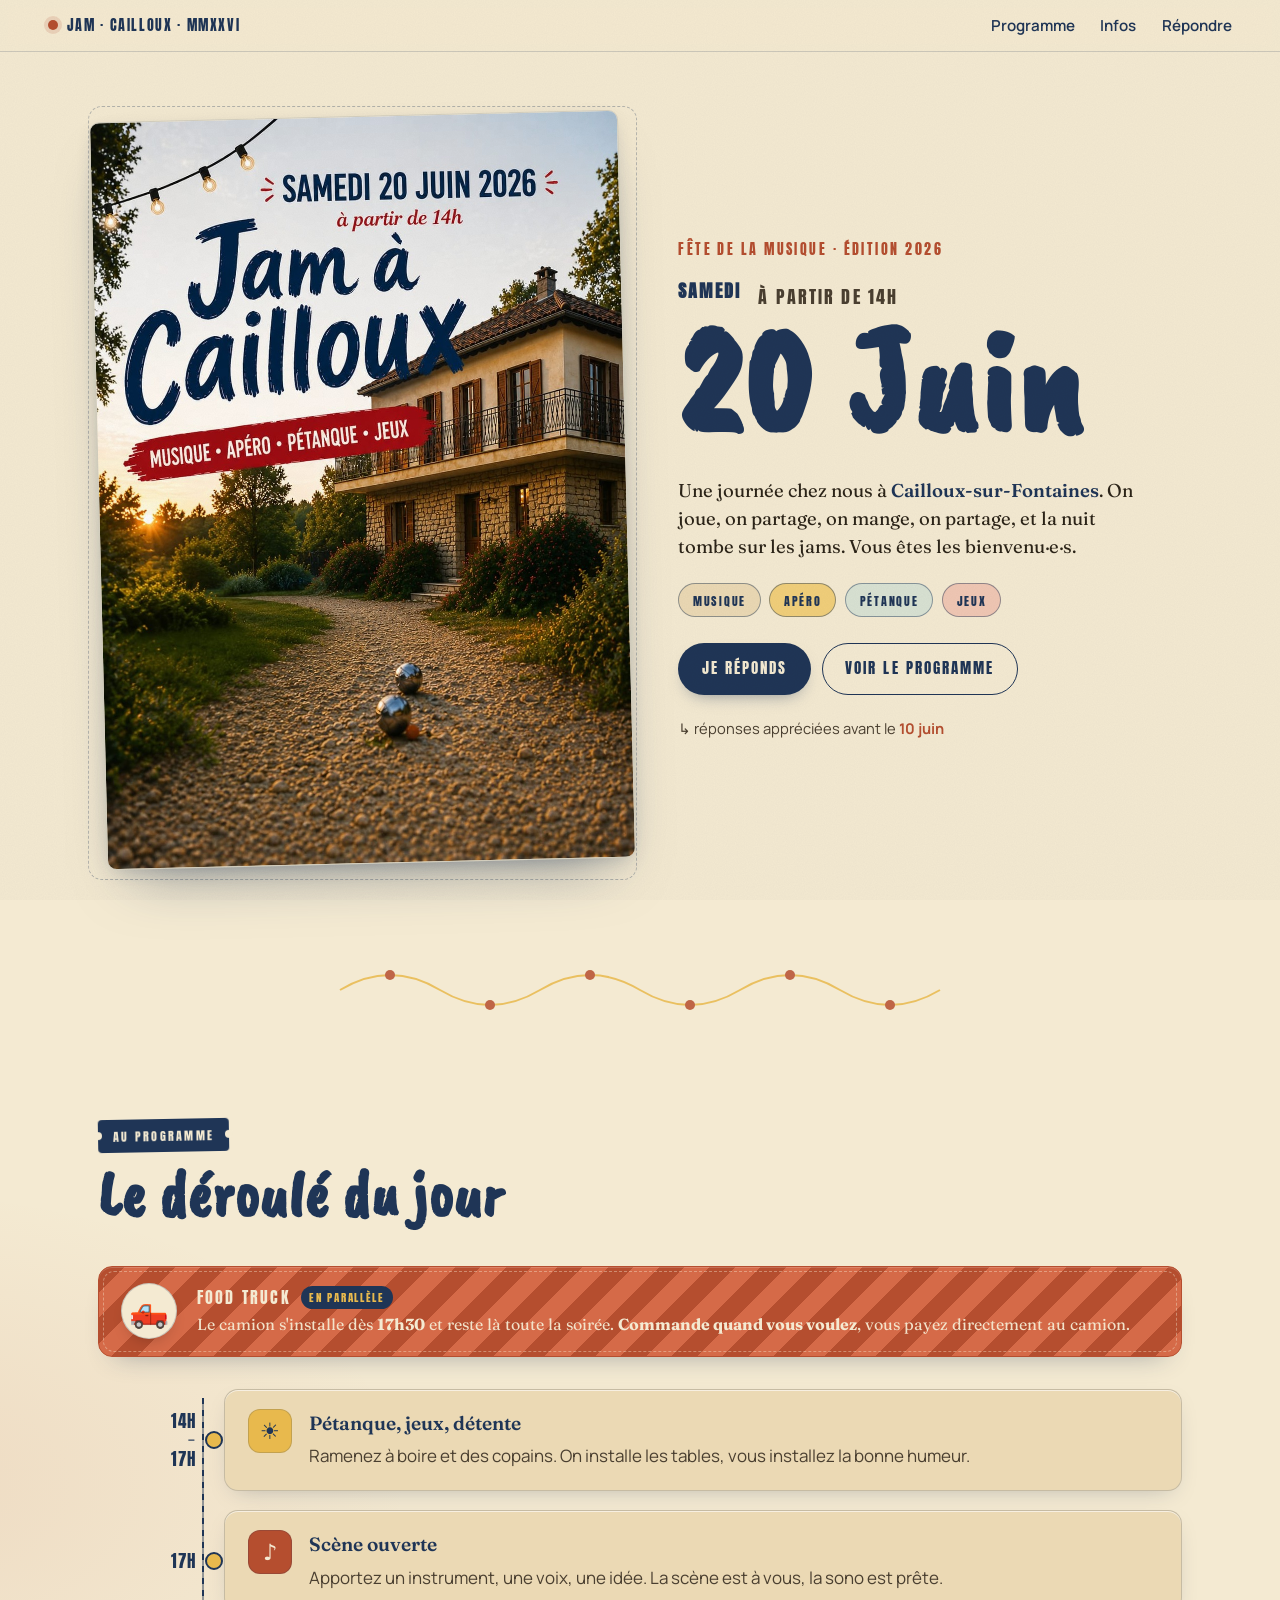
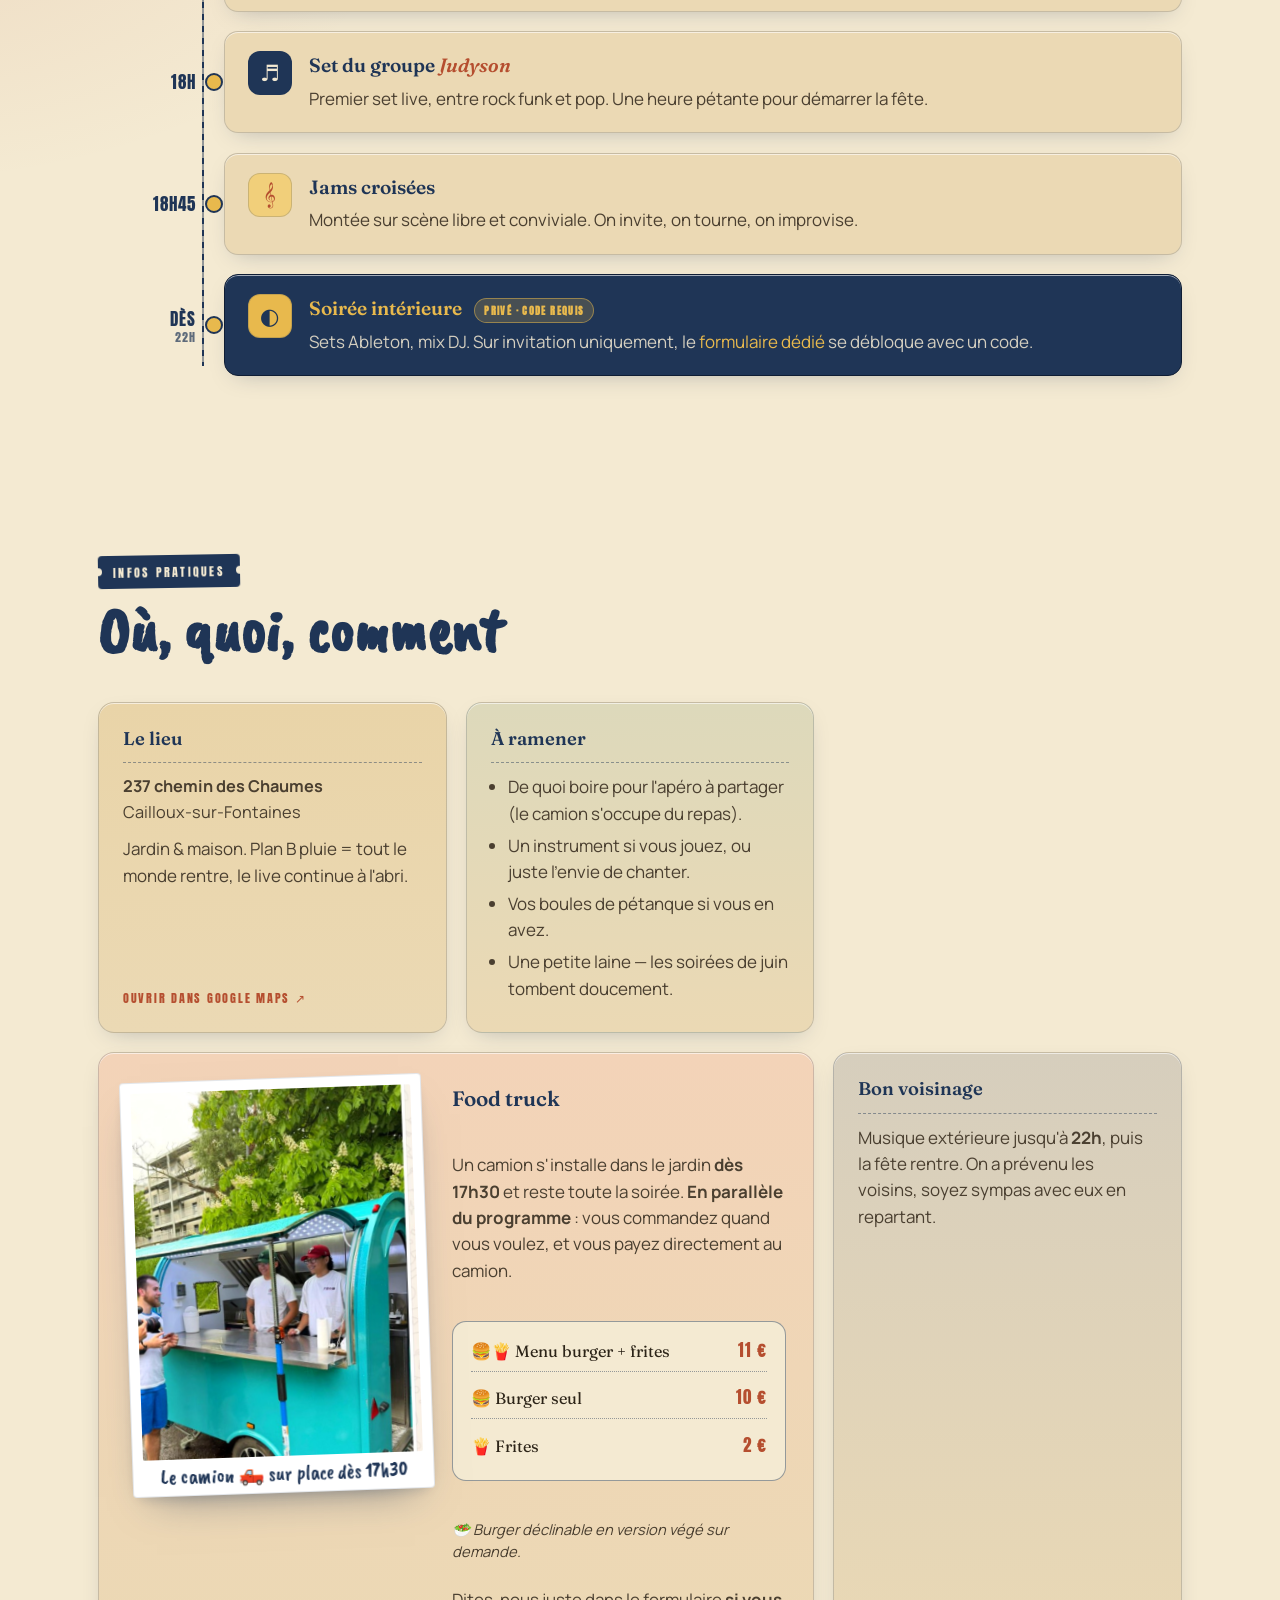
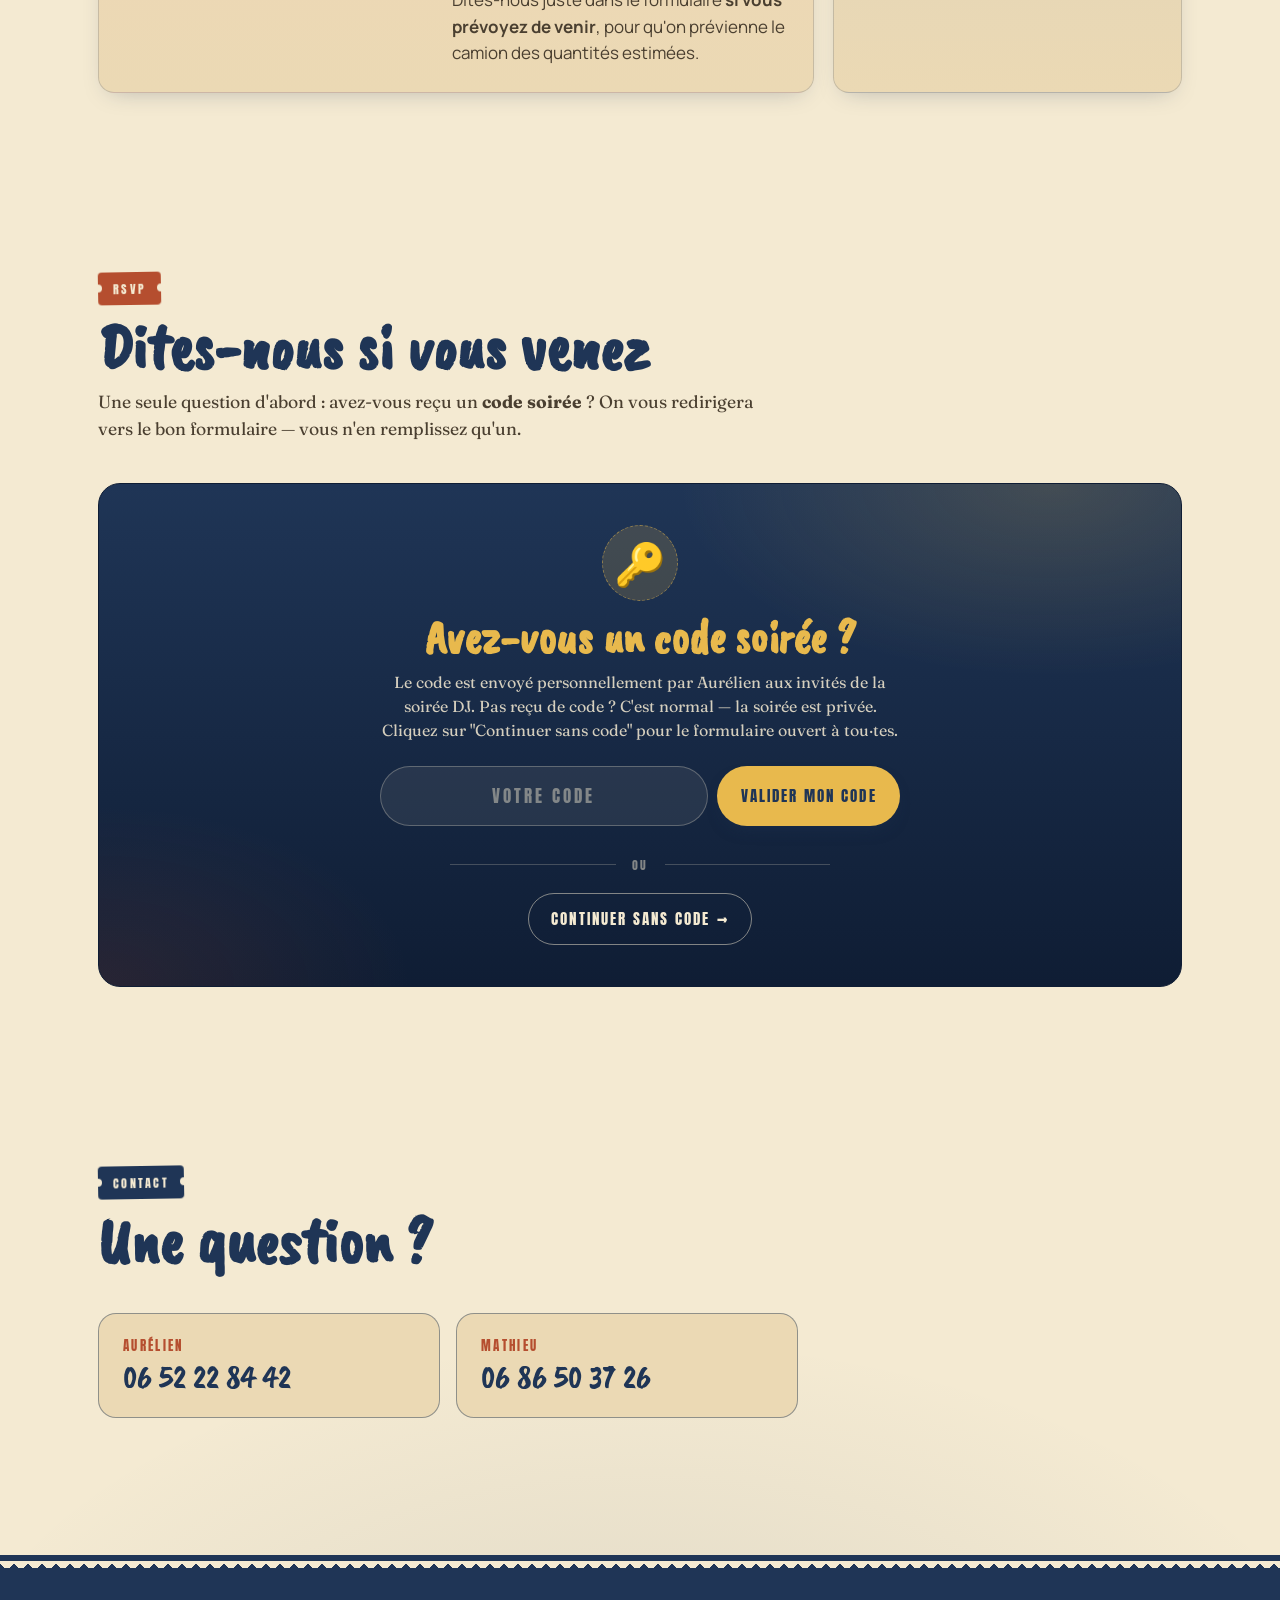
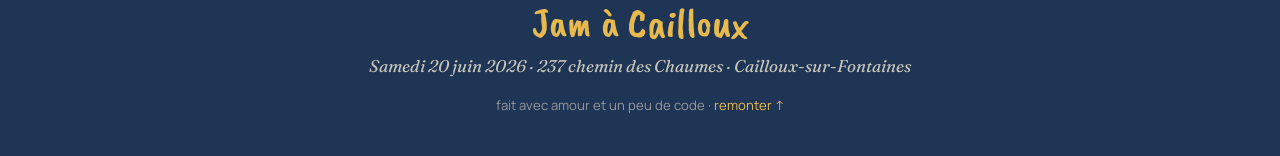
==== commit 8fabefbb: "Food truck : menu structuré façon ardoise avec prix - 🍔🍟 Menu burger + frites : 11 € - 🍔 Burger seul" ====
--- a/index.html
+++ b/index.html
@@ -161,10 +161,11 @@
       <h3>Food truck</h3>
       <p>Un camion s'installe dans le jardin <strong>dès 17h30</strong> et reste toute la soirée. <strong>En parallèle du programme</strong> : vous commandez quand vous voulez, et vous payez directement au camion.</p>
       <ul class="card__menu">
-        <li>🍔 <strong>Burger</strong></li>
-        <li>🥗 <strong>Burger végé</strong></li>
-        <li>🍟 <strong>Frites</strong></li>
+        <li><span class="card__menu-label">🍔🍟 Menu burger + frites</span><span class="card__menu-price">11 €</span></li>
+        <li><span class="card__menu-label">🍔 Burger seul</span><span class="card__menu-price">10 €</span></li>
+        <li><span class="card__menu-label">🍟 Frites</span><span class="card__menu-price">2 €</span></li>
       </ul>
+      <p class="card__menu-note">🥗 Burger déclinable en version végé sur demande.</p>
       <p>Dites-nous juste dans le formulaire <strong>si vous prévoyez de venir</strong>, pour qu'on prévienne le camion des quantités estimées.</p>
     </article>
 
--- a/style.css
+++ b/style.css
@@ -506,22 +506,40 @@
 .card__menu {
   list-style: none;
   padding: 0;
-  margin: 0.4rem 0 0.6rem;
-  display: flex;
-  flex-wrap: wrap;
-  gap: 0.5rem;
-}
-.card__menu li {
-  font-family: var(--f-edito);
-  font-size: 1rem;
-  color: var(--navy);
+  margin: 0.6rem 0 0.4rem;
+  display: grid;
+  gap: 0.45rem;
   background: var(--cream);
   border: 1px solid var(--line-strong);
-  border-radius: 999px;
-  padding: 0.4rem 0.9rem;
-  display: inline-flex;
-  align-items: center;
-  gap: 0.4rem;
+  border-radius: 14px;
+  padding: 0.95rem 1.1rem;
+}
+.card__menu li {
+  display: flex;
+  align-items: baseline;
+  gap: 0.8rem;
+  font-family: var(--f-edito);
+  font-size: 1.02rem;
+  color: var(--ink);
+  border-bottom: 1px dotted var(--line-strong);
+  padding-bottom: 0.4rem;
+}
+.card__menu li:last-child { border-bottom: 0; padding-bottom: 0; }
+.card__menu-label {
+  flex: 1;
+}
+.card__menu-price {
+  font-family: var(--f-display);
+  letter-spacing: 0.06em;
+  color: var(--terracotta);
+  font-size: 1.05rem;
+  white-space: nowrap;
+}
+.card__menu-note {
+  font-size: 0.92rem;
+  color: var(--ink-soft);
+  font-style: italic;
+  margin: 0.3rem 0 0;
 }
 
 .card--place    { background: linear-gradient(180deg, #e9d4a8 0, var(--cream-2) 100%); }
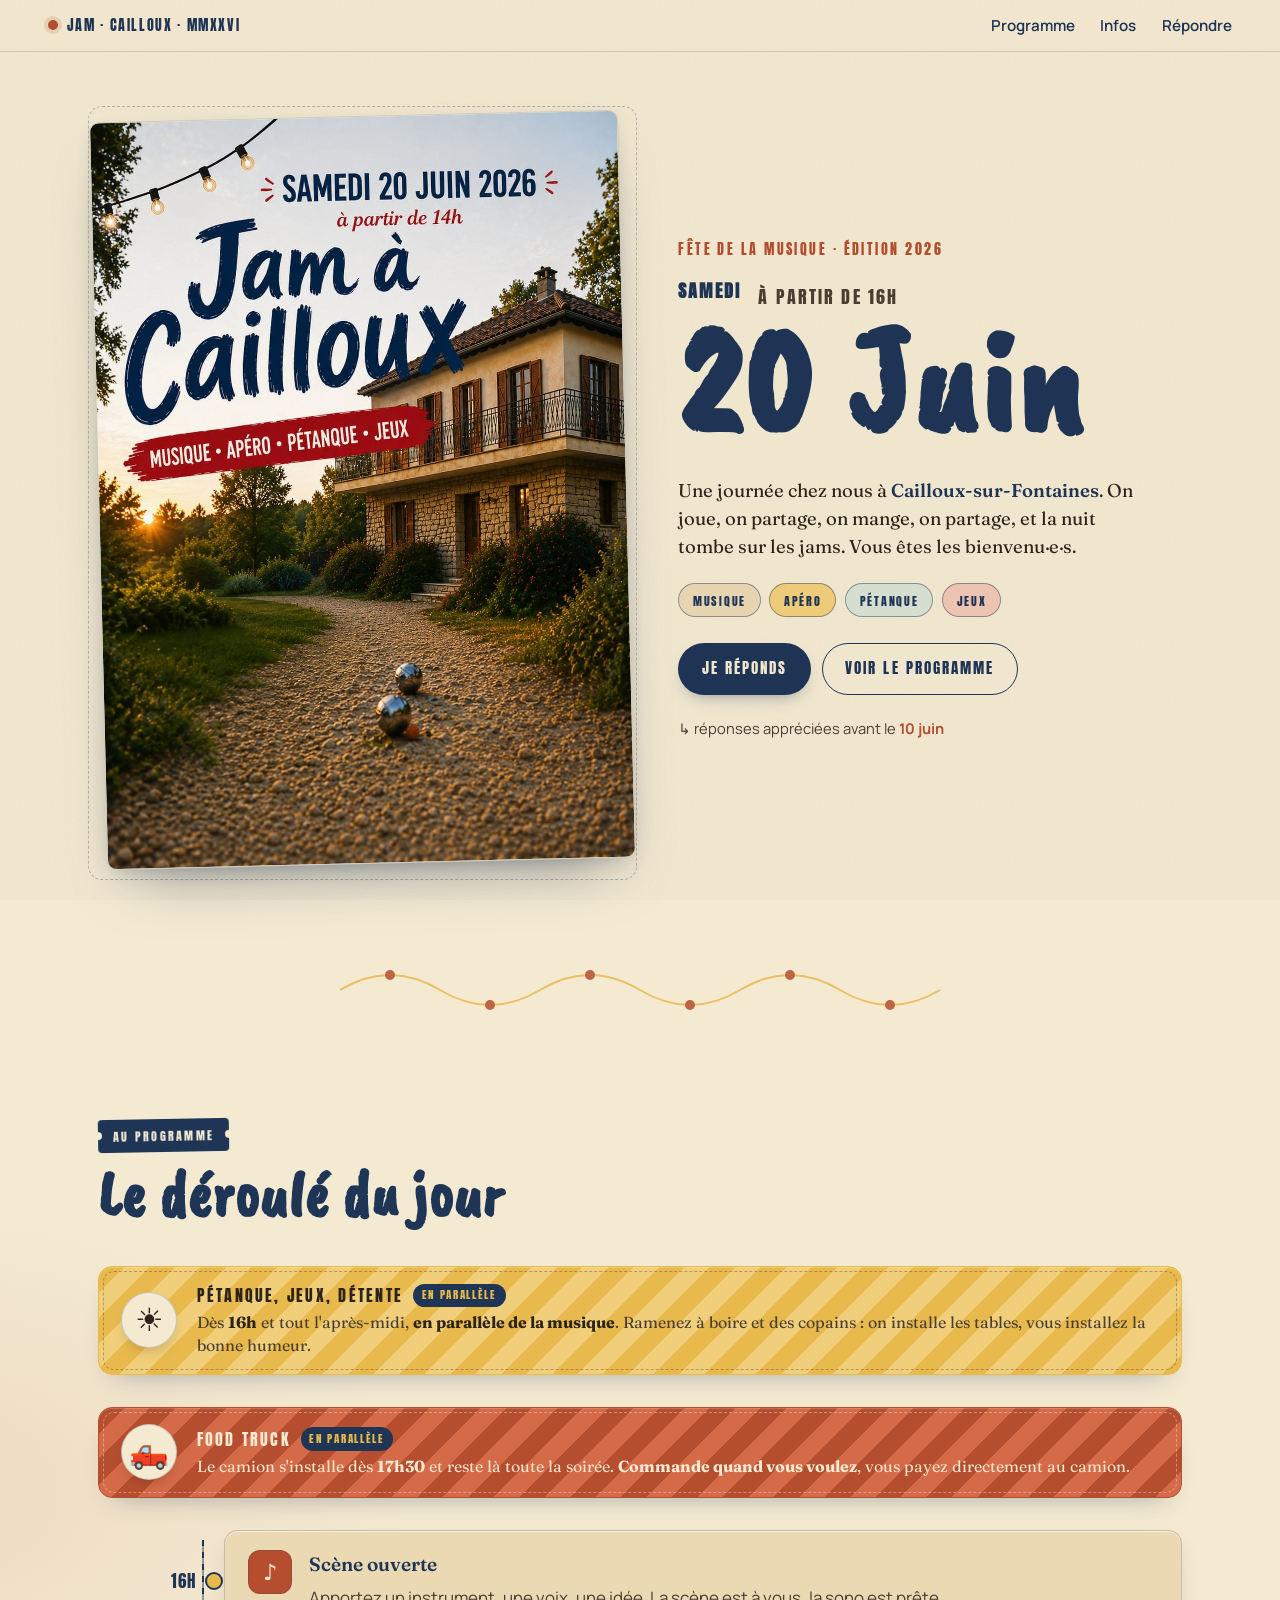
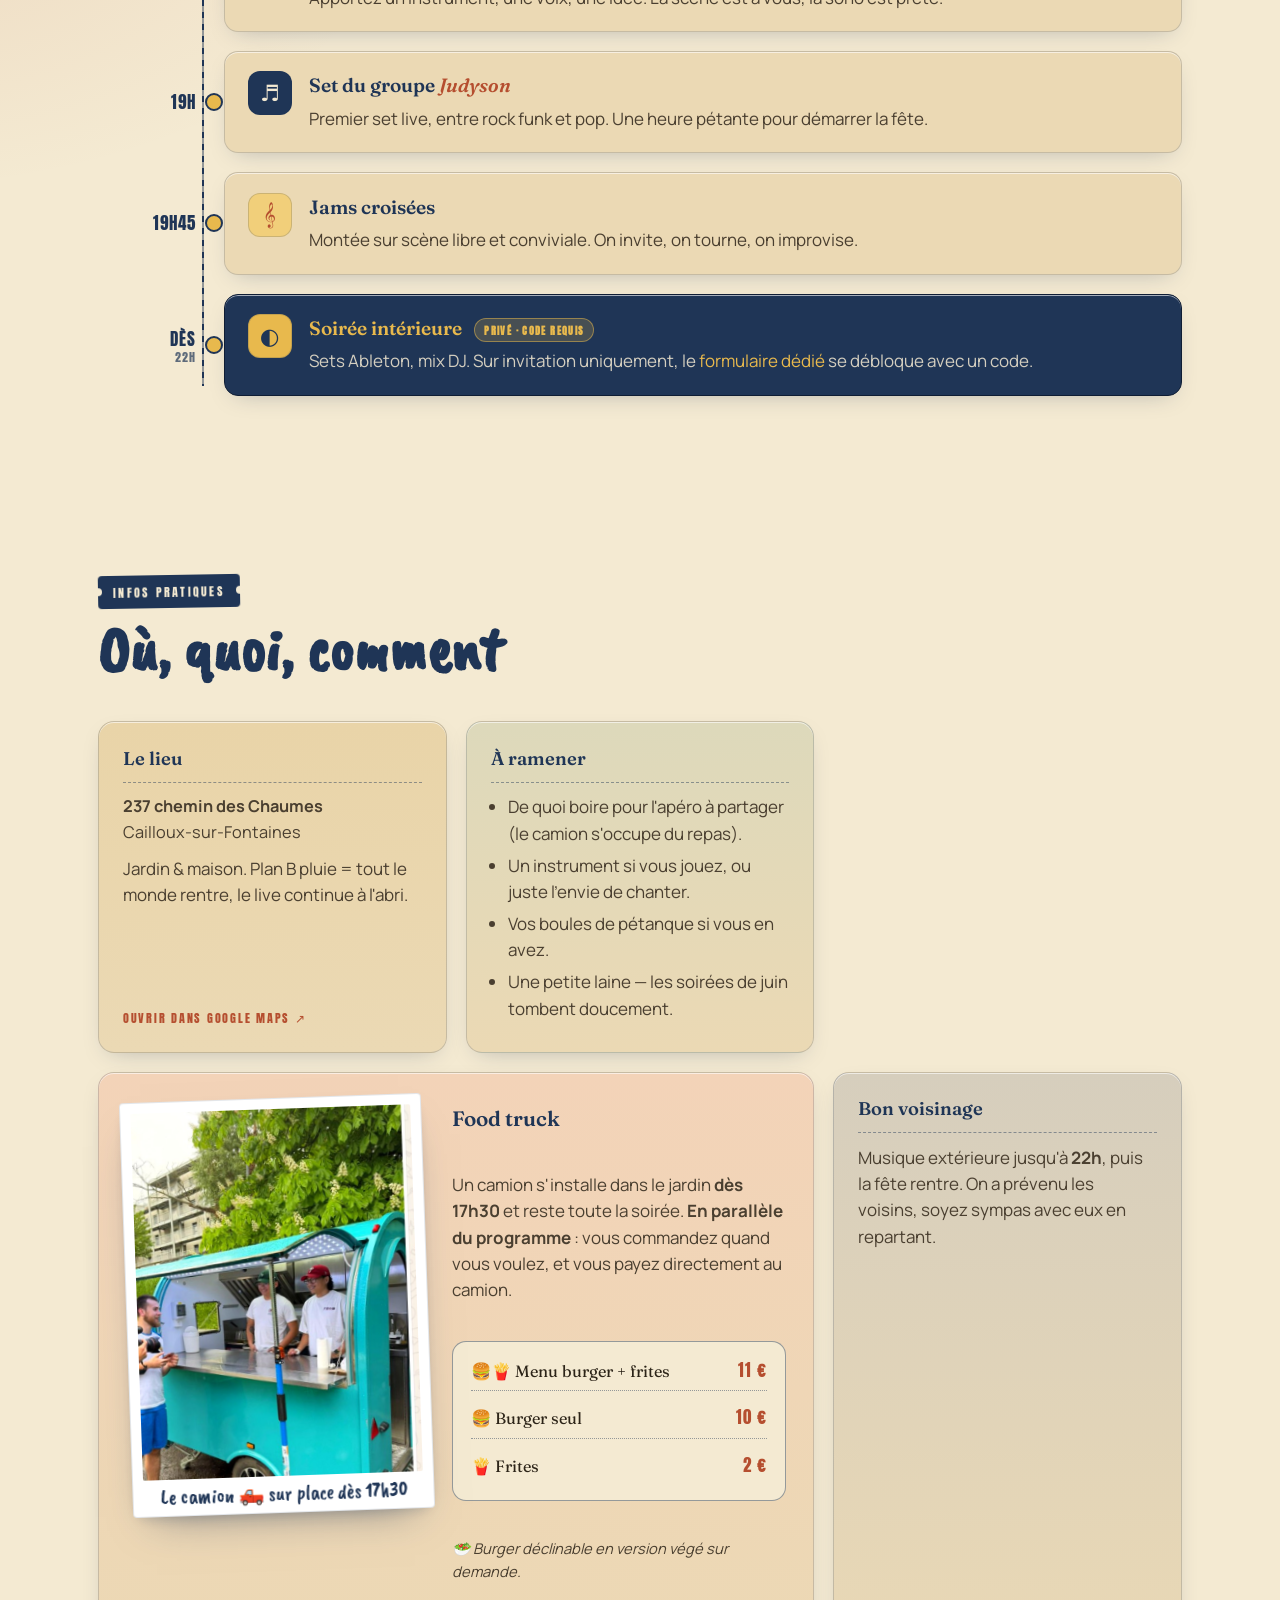
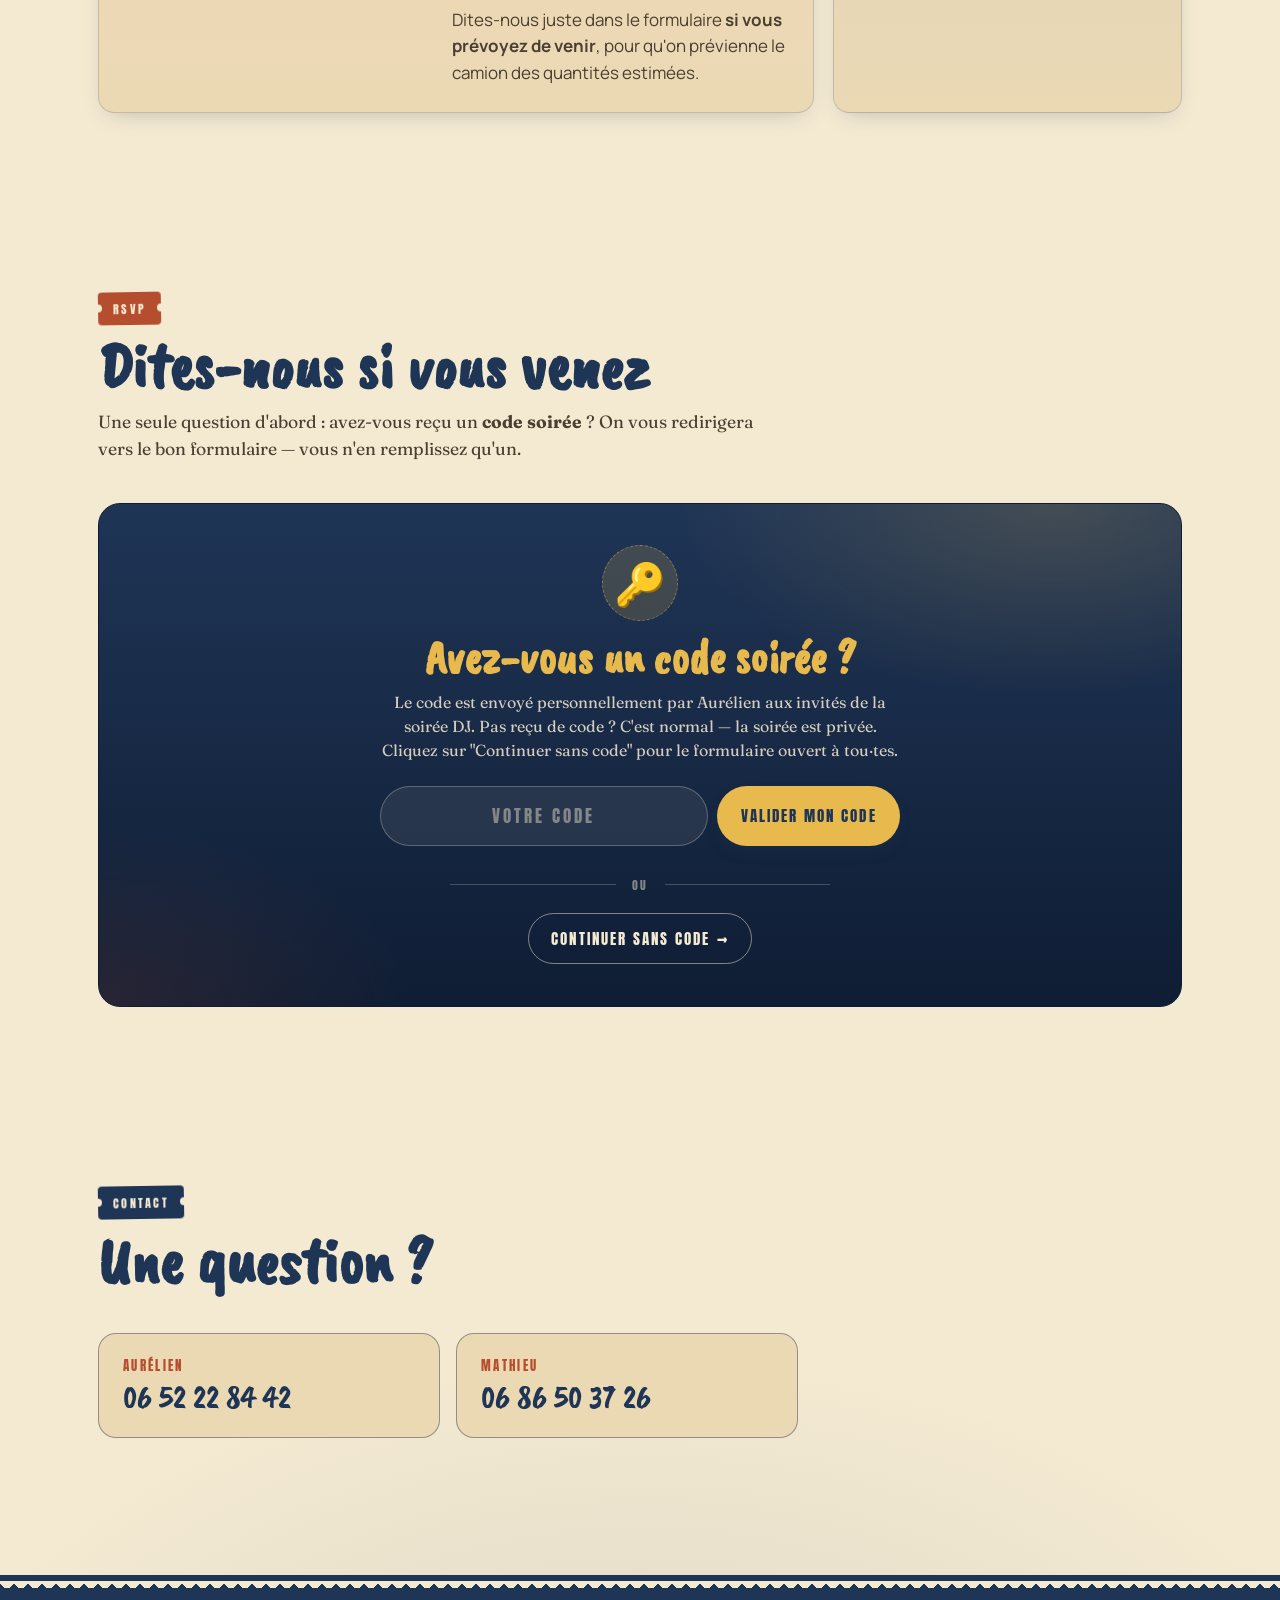
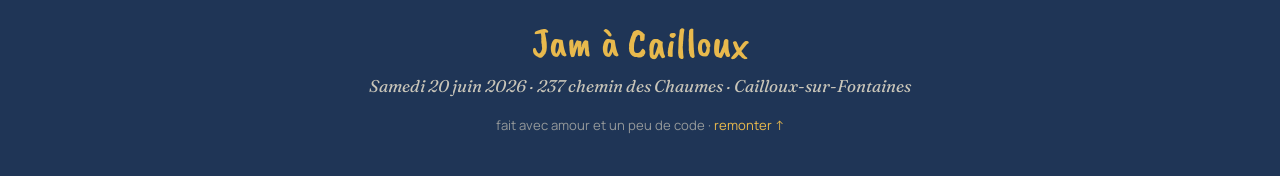
==== commit 2ca58018: "Décale le début à 16h (chaleur), concert Judyson +1h, pétanque en parallèle Co-Authored-By: Claude O" ====
--- a/index.html
+++ b/index.html
@@ -4,10 +4,10 @@
 <meta charset="utf-8" />
 <meta name="viewport" content="width=device-width, initial-scale=1, viewport-fit=cover" />
 <title>Jam à Cailloux · 20 juin 2026</title>
-<meta name="description" content="Fête de la Musique 2026 chez Aurélien & Mathieu — Cailloux-sur-Fontaines. Musique, apéro, pétanque, jeux. Samedi 20 juin à partir de 14h." />
+<meta name="description" content="Fête de la Musique 2026 chez Aurélien & Mathieu — Cailloux-sur-Fontaines. Musique, apéro, pétanque, jeux. Samedi 20 juin à partir de 16h." />
 <meta name="theme-color" content="#1f3556" />
 <meta property="og:title" content="Jam à Cailloux · 20 juin 2026" />
-<meta property="og:description" content="Musique · Apéro · Pétanque · Jeux. Samedi 20 juin 2026, à partir de 14h." />
+<meta property="og:description" content="Musique · Apéro · Pétanque · Jeux. Samedi 20 juin 2026, à partir de 16h." />
 <meta property="og:image" content="assets/affiche.jpg" />
 
 <link rel="preconnect" href="https://fonts.googleapis.com">
@@ -42,7 +42,7 @@
     <h1 class="display">
       <span class="display__sub">Samedi</span>
       <span class="display__big">20 Juin</span>
-      <span class="display__sub display__sub--right">à partir de 14h</span>
+      <span class="display__sub display__sub--right">à partir de 16h</span>
     </h1>
 
     <p class="lede">
@@ -77,6 +77,14 @@
     <h2 class="h2">Le déroulé du jour</h2>
   </div>
 
+  <aside class="parallel-band parallel-band--sun" aria-label="pétanque et jeux en parallèle">
+    <div class="parallel-band__icon" aria-hidden="true">☀︎</div>
+    <div class="parallel-band__body">
+      <p class="parallel-band__title">Pétanque, jeux, détente <span class="parallel-band__pill">en parallèle</span></p>
+      <p class="parallel-band__txt">Dès <strong>16h</strong> et tout l'après-midi, <strong>en parallèle de la musique</strong>. Ramenez à boire et des copains : on installe les tables, vous installez la bonne humeur.</p>
+    </div>
+  </aside>
+
   <aside class="parallel-band" aria-label="service food truck en parallèle">
     <div class="parallel-band__icon" aria-hidden="true">🛻</div>
     <div class="parallel-band__body">
@@ -87,15 +95,7 @@
 
   <ol class="timeline">
     <li class="timeline__item">
-      <span class="timeline__time">14h<small>—</small>17h</span>
-      <div class="timeline__card timeline__card--sun">
-        <span class="timeline__icon" aria-hidden="true">☀︎</span>
-        <h3>Pétanque, jeux, détente</h3>
-        <p>Ramenez à boire et des copains. On installe les tables, vous installez la bonne humeur.</p>
-      </div>
-    </li>
-    <li class="timeline__item">
-      <span class="timeline__time">17h</span>
+      <span class="timeline__time">16h</span>
       <div class="timeline__card timeline__card--red">
         <span class="timeline__icon" aria-hidden="true">♪</span>
         <h3>Scène ouverte</h3>
@@ -103,7 +103,7 @@
       </div>
     </li>
     <li class="timeline__item">
-      <span class="timeline__time">18h</span>
+      <span class="timeline__time">19h</span>
       <div class="timeline__card timeline__card--blue">
         <span class="timeline__icon" aria-hidden="true">♬</span>
         <h3>Set du groupe <em>Judyson</em></h3>
@@ -111,7 +111,7 @@
       </div>
     </li>
     <li class="timeline__item">
-      <span class="timeline__time">18h45</span>
+      <span class="timeline__time">19h45</span>
       <div class="timeline__card timeline__card--mustard">
         <span class="timeline__icon" aria-hidden="true">𝄞</span>
         <h3>Jams croisées</h3>
--- a/style.css
+++ b/style.css
@@ -311,6 +311,20 @@
   border-radius: 11px;
   pointer-events: none;
 }
+/* Sunny variant (pétanque / jeux) */
+.parallel-band--sun {
+  background:
+    repeating-linear-gradient(
+      135deg,
+      var(--mustard) 0 18px,
+      var(--mustard-soft) 18px 36px
+    );
+  border-color: var(--mustard);
+  color: var(--ink);
+}
+.parallel-band--sun::before { border-color: rgba(44, 36, 24, 0.3); }
+.parallel-band--sun .parallel-band__txt { color: var(--ink-soft); }
+.parallel-band--sun .parallel-band__txt strong { color: var(--ink); }
 .parallel-band__icon {
   font-size: 2rem;
   width: 56px; height: 56px;
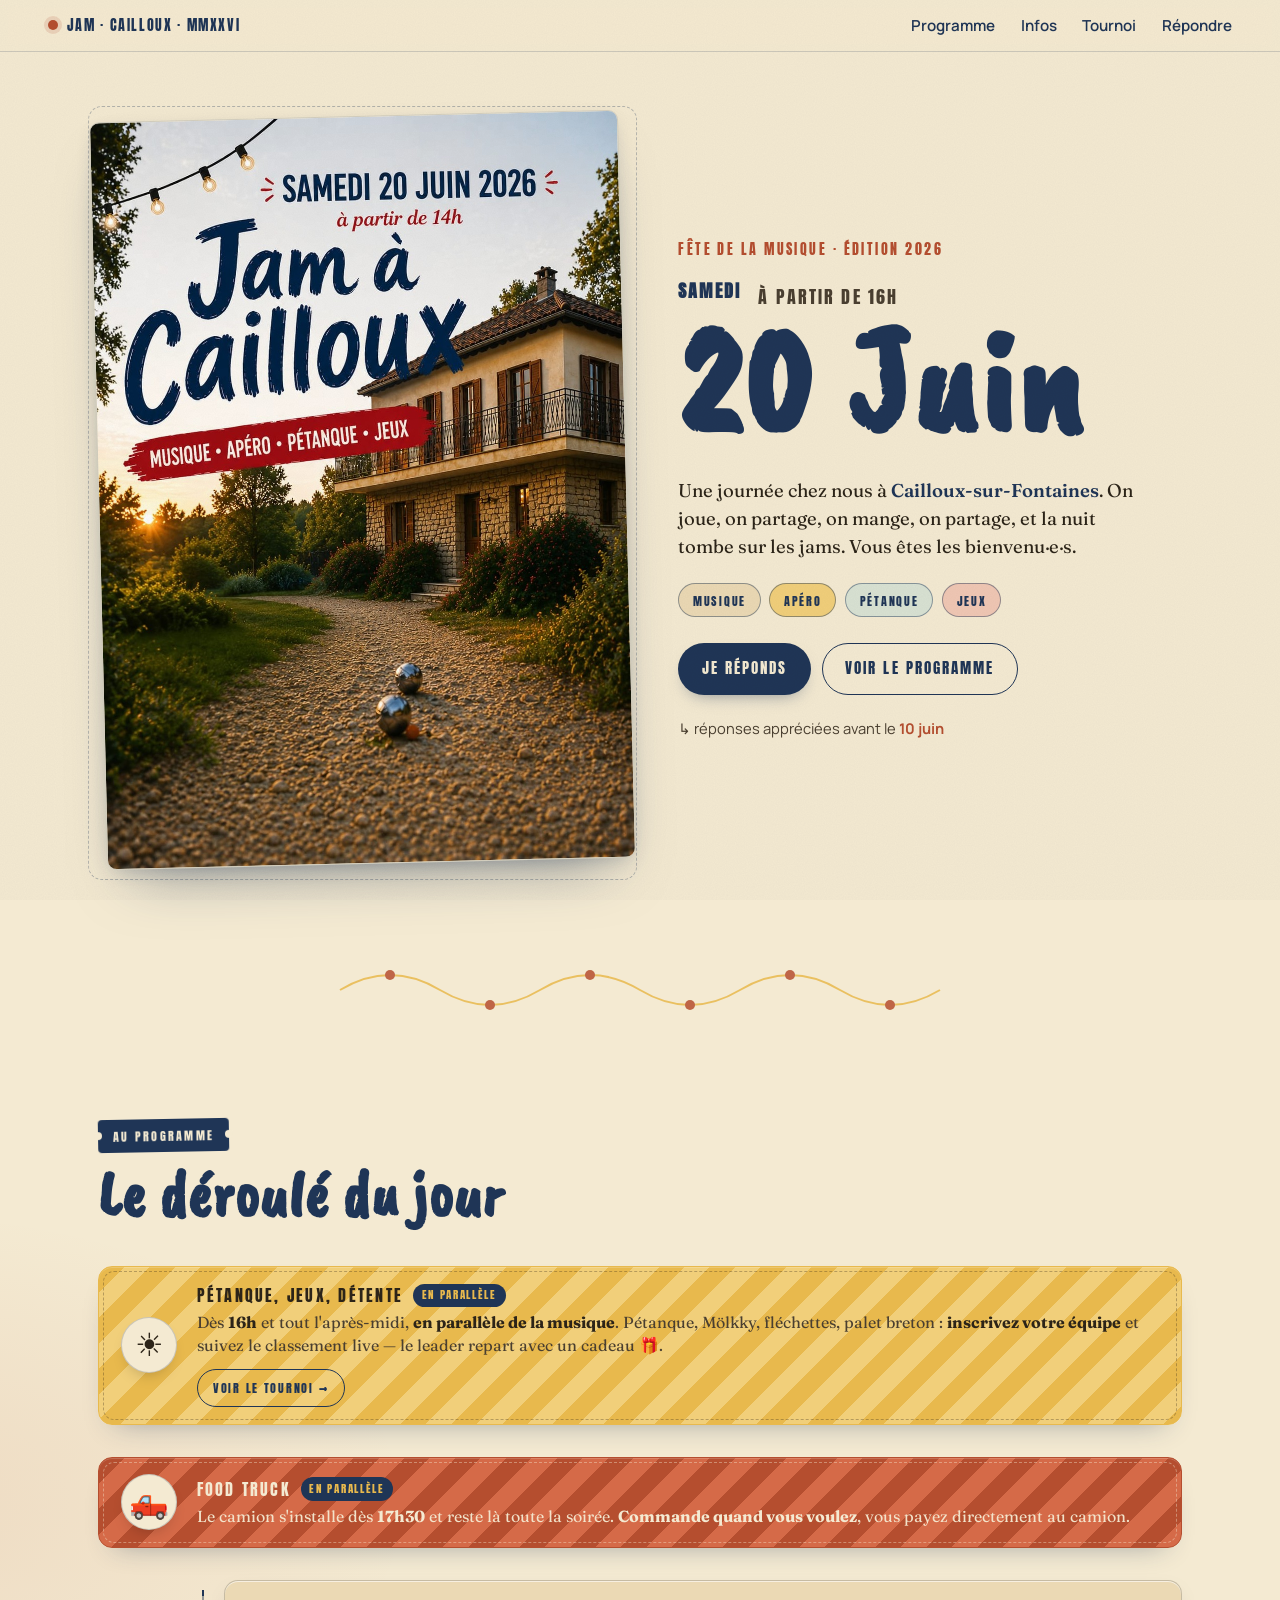
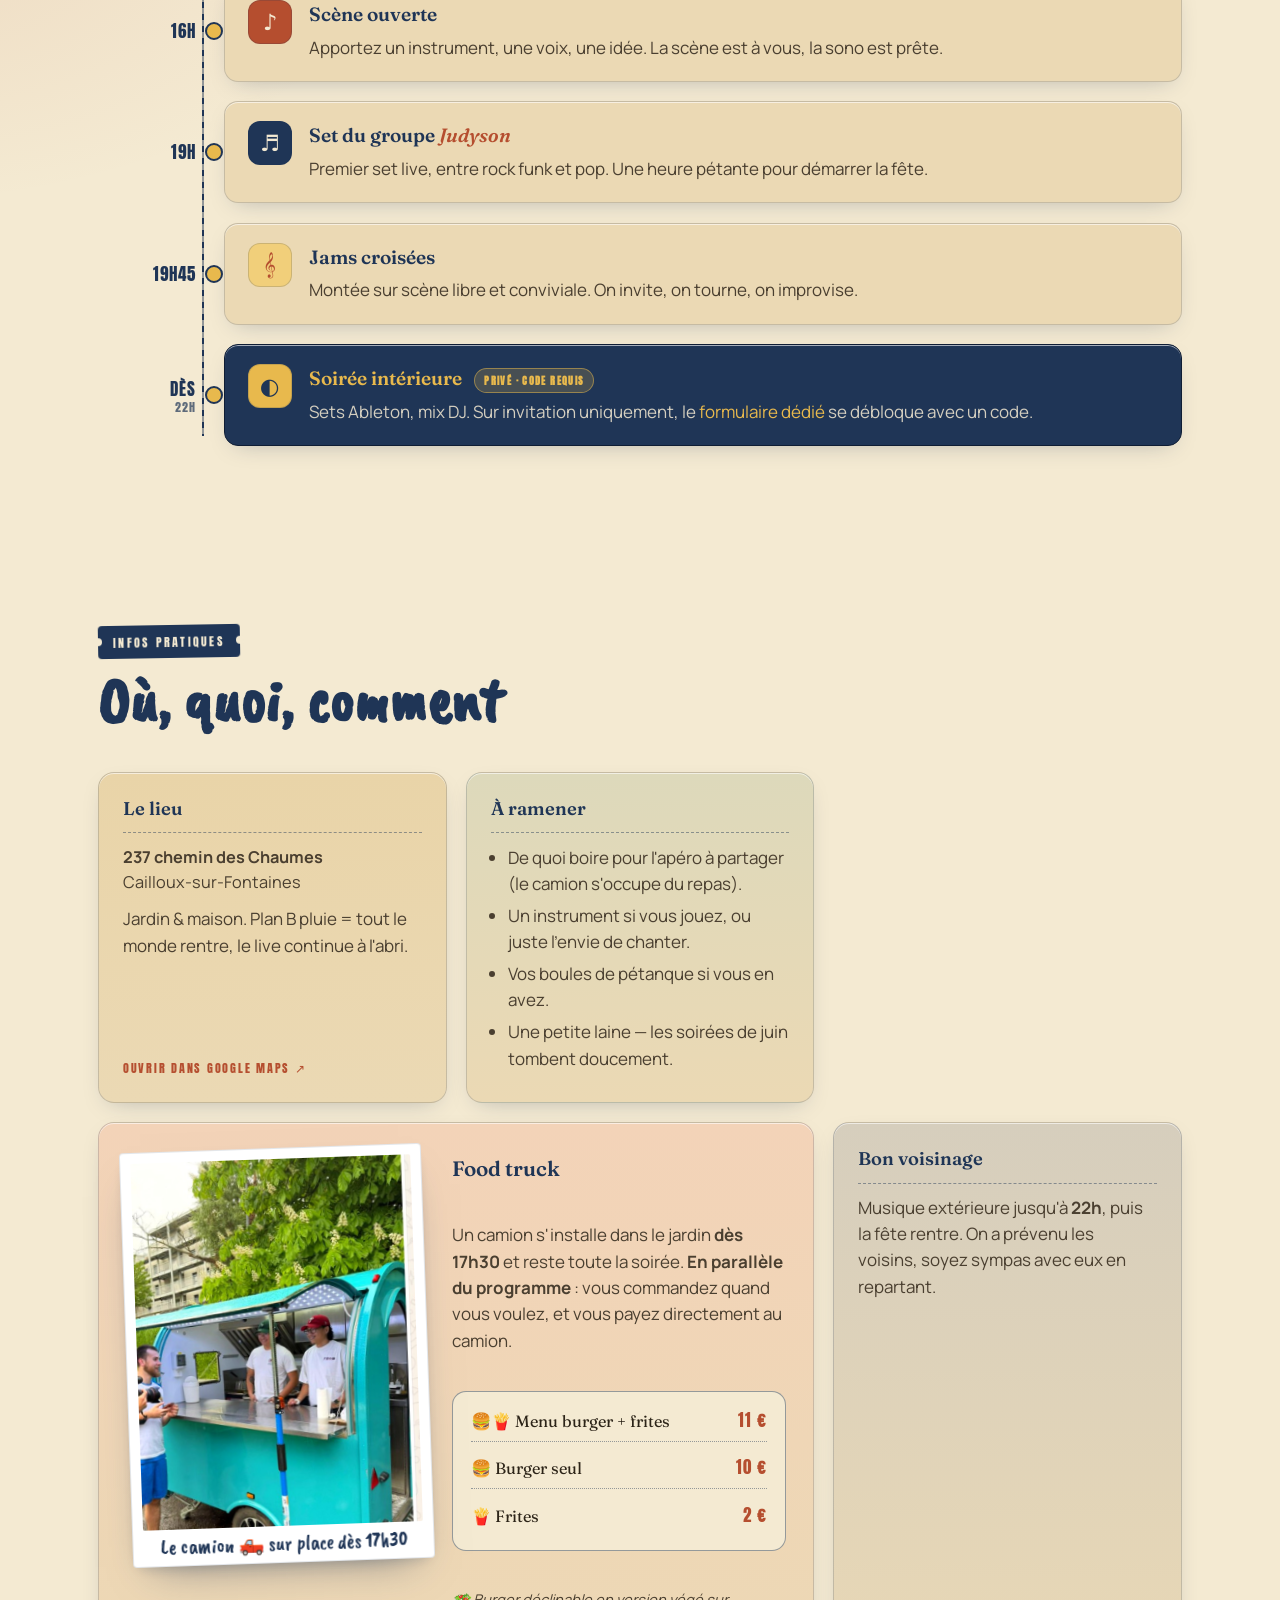
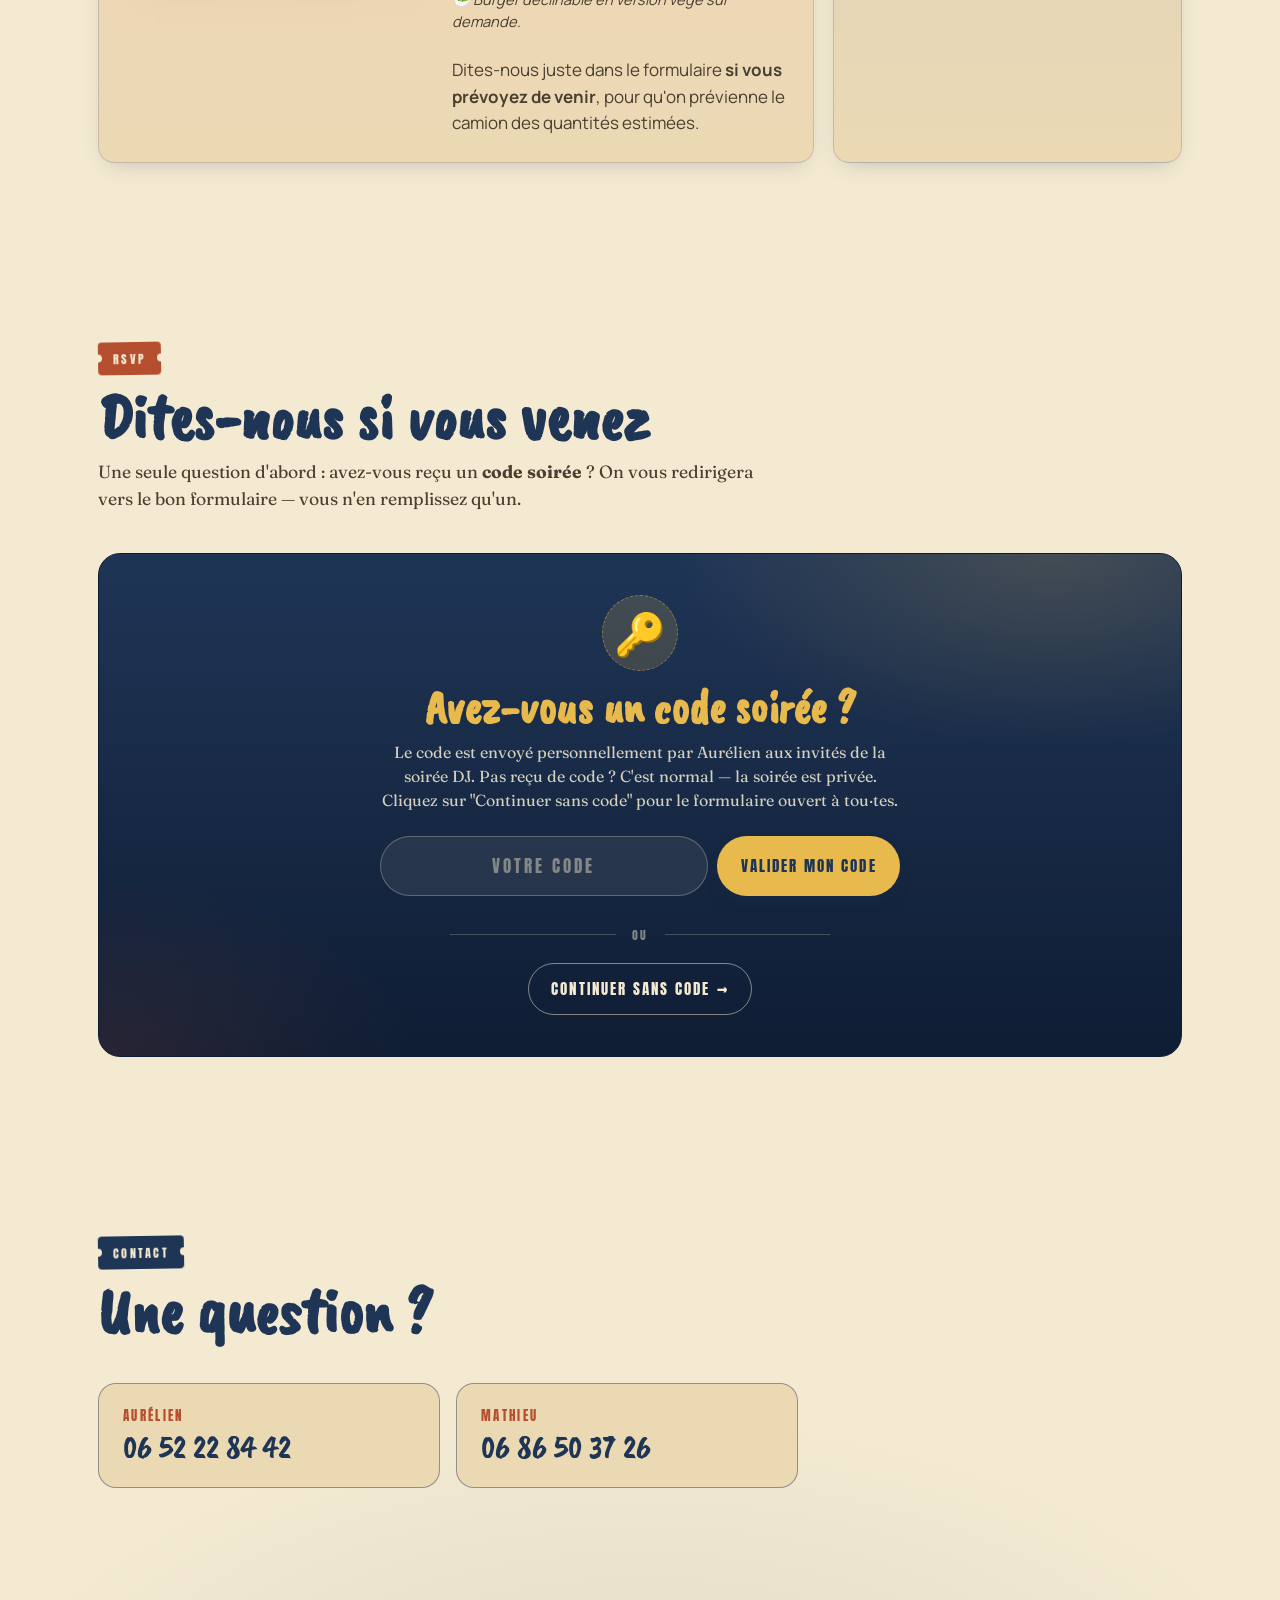
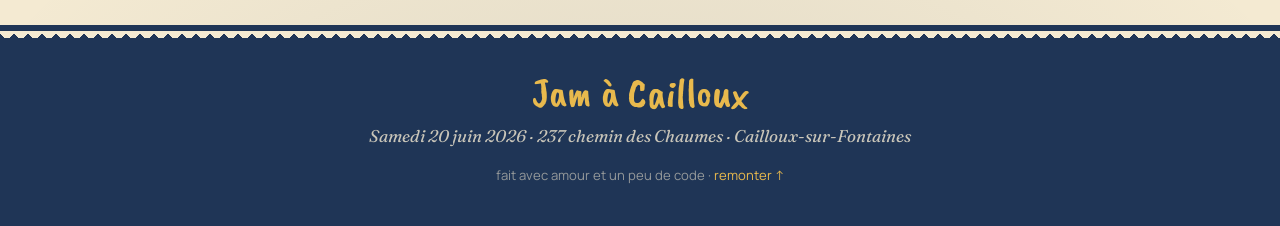
==== commit 8df328c3: "Ajoute la page Tournoi des jeux (inscription équipes + scores live) Nouvelle page jeux.html : les in" ====
--- a/index.html
+++ b/index.html
@@ -27,6 +27,7 @@
   <nav class="topbar__nav" aria-label="navigation">
     <a href="#programme">Programme</a>
     <a href="#infos">Infos</a>
+    <a href="jeux.html">Tournoi</a>
     <a href="#rsvp">Répondre</a>
   </nav>
 </header>
@@ -81,7 +82,8 @@
     <div class="parallel-band__icon" aria-hidden="true">☀︎</div>
     <div class="parallel-band__body">
       <p class="parallel-band__title">Pétanque, jeux, détente <span class="parallel-band__pill">en parallèle</span></p>
-      <p class="parallel-band__txt">Dès <strong>16h</strong> et tout l'après-midi, <strong>en parallèle de la musique</strong>. Ramenez à boire et des copains : on installe les tables, vous installez la bonne humeur.</p>
+      <p class="parallel-band__txt">Dès <strong>16h</strong> et tout l'après-midi, <strong>en parallèle de la musique</strong>. Pétanque, Mölkky, fléchettes, palet breton : <strong>inscrivez votre équipe</strong> et suivez le classement live — le leader repart avec un cadeau 🎁.</p>
+      <p style="margin:0.7rem 0 0;"><a href="jeux.html" class="btn btn--ghost btn--small">Voir le tournoi →</a></p>
     </div>
   </aside>
 
--- a/style.css
+++ b/style.css
@@ -959,3 +959,185 @@
   *, *::before, *::after { animation-duration: 0.01ms !important; transition-duration: 0.01ms !important; }
   html { scroll-behavior: auto; }
 }
+
+/* ─────────────────────────────────────────────────────────────────────────
+   Tournoi des jeux (jeux.html)
+   ───────────────────────────────────────────────────────────────────────── */
+.topbar__nav a[aria-current="page"] { color: var(--terracotta); }
+
+.t-layout {
+  display: grid;
+  grid-template-columns: minmax(0, 0.85fr) minmax(0, 1.15fr);
+  gap: 1.4rem;
+  align-items: start;
+}
+.t-forms, .t-results { display: grid; gap: 1.2rem; }
+@media (max-width: 880px) {
+  .t-layout { grid-template-columns: 1fr; }
+}
+
+/* Bannières */
+.t-banner {
+  display: flex; align-items: center; gap: 0.9rem; flex-wrap: wrap;
+  border-radius: 14px;
+  padding: 0.9rem 1.2rem;
+  margin-bottom: 1.4rem;
+  font-family: var(--f-edito);
+  font-size: 0.98rem;
+}
+.t-banner code { font-family: var(--f-body); font-size: 0.85em; background: rgba(0,0,0,0.08); padding: 0.1em 0.4em; border-radius: 5px; }
+.t-banner--warn { background: var(--mustard-soft); color: var(--ink); border: 1px solid var(--mustard); }
+.t-banner--err  { background: #f3d3c8; color: #7a2e18; border: 1px solid var(--terracotta); }
+
+/* Cartes du tournoi (héritent de la logique .card) */
+.t-card {
+  background: var(--cream-2);
+  border: 1px solid var(--line);
+  border-radius: 16px;
+  padding: 1.3rem 1.4rem 1.4rem;
+  box-shadow: var(--shadow-card);
+  display: flex; flex-direction: column; gap: 0.85rem;
+}
+.t-card__head { display: flex; align-items: center; justify-content: space-between; gap: 0.8rem; flex-wrap: wrap; }
+.t-card__head-right { display: inline-flex; align-items: center; gap: 0.7rem; }
+.t-stamp { font-size: 0.75rem; color: var(--ink-soft); font-variant-numeric: tabular-nums; }
+.t-card__title {
+  margin: 0;
+  font-family: var(--f-edito);
+  font-weight: 600;
+  font-size: 1.2rem;
+  color: var(--navy);
+}
+.t-card__hint { margin: -0.3rem 0 0.2rem; font-size: 0.88rem; color: var(--ink-soft); }
+
+/* Champs de formulaire (thème clair) */
+.t-field { display: flex; flex-direction: column; gap: 0.35rem; border: 0; padding: 0; margin: 0; }
+.t-field__label {
+  font-family: var(--f-display);
+  text-transform: uppercase; letter-spacing: 0.12em;
+  font-size: 0.72rem; color: var(--navy);
+}
+.t-field__label small { letter-spacing: 0; text-transform: none; font-family: var(--f-body); }
+.t-field input,
+.t-field select {
+  width: 100%;
+  font-family: var(--f-body);
+  font-size: 1rem;
+  color: var(--ink);
+  background: var(--cream);
+  border: 1.5px solid var(--line-strong);
+  border-radius: 11px;
+  padding: 0.7rem 0.85rem;
+  outline: none;
+  transition: border-color 160ms ease, box-shadow 160ms ease;
+}
+.t-field input:focus,
+.t-field select:focus {
+  border-color: var(--terracotta);
+  box-shadow: 0 0 0 3px rgba(181, 78, 47, 0.15);
+}
+.t-field-row { display: grid; grid-template-columns: 1fr 1fr; gap: 0.9rem; }
+@media (max-width: 460px) { .t-field-row { grid-template-columns: 1fr; } }
+
+/* Toggle gagné / perdu */
+.t-field--seg { gap: 0.45rem; }
+.seg { display: grid; grid-template-columns: 1fr 1fr; gap: 0.6rem; }
+.seg__opt {
+  position: relative;
+  display: flex; align-items: center; justify-content: center;
+  padding: 0.7rem 0.5rem;
+  border: 1.5px solid var(--line-strong);
+  border-radius: 11px;
+  background: var(--cream);
+  cursor: pointer;
+  font-family: var(--f-display);
+  text-transform: uppercase; letter-spacing: 0.1em;
+  font-size: 0.82rem;
+  color: var(--ink-soft);
+  transition: background 160ms ease, color 160ms ease, border-color 160ms ease;
+}
+.seg__opt input { position: absolute; opacity: 0; pointer-events: none; }
+.seg__opt:has(input:focus-visible) { box-shadow: 0 0 0 3px rgba(31, 53, 86, 0.18); }
+.seg__opt--win:has(input:checked)  { background: #2f7d52; border-color: #2f7d52; color: var(--cream); }
+.seg__opt--lose:has(input:checked) { background: var(--terracotta); border-color: var(--terracotta); color: var(--cream); }
+
+/* Message sous formulaire */
+.t-form__msg { margin: 0; font-size: 0.92rem; }
+.t-form__msg--ok  { color: #2f7d52; }
+.t-form__msg--err { color: var(--terracotta); }
+
+/* Classement général (table) */
+.board { width: 100%; border-collapse: collapse; font-size: 0.98rem; }
+.board thead th {
+  font-family: var(--f-display);
+  text-transform: uppercase; letter-spacing: 0.1em;
+  font-size: 0.7rem; color: var(--ink-soft);
+  text-align: left;
+  padding: 0 0.5rem 0.5rem;
+  border-bottom: 1.5px solid var(--line-strong);
+}
+.board thead th:nth-child(3), .board thead th:nth-child(4) { text-align: center; width: 3ch; }
+.board td { padding: 0.55rem 0.5rem; border-bottom: 1px dotted var(--line-strong); vertical-align: middle; }
+.board tr:last-child td { border-bottom: 0; }
+.board__rank { font-family: var(--f-display); font-size: 1.05rem; color: var(--navy); width: 2.4ch; text-align: center; }
+.board__name { display: block; font-weight: 600; color: var(--navy); }
+.board__players { display: block; font-size: 0.8rem; color: var(--ink-soft); }
+.board__wins, .board__played { text-align: center; font-family: var(--f-display); letter-spacing: 0.04em; }
+.board__wins { color: var(--terracotta); font-size: 1.05rem; }
+.board__played { color: var(--ink-soft); }
+.board__row--leader {
+  background: linear-gradient(180deg, var(--mustard-soft), var(--mustard));
+}
+.board__row--leader td { border-bottom-color: transparent; }
+.board__row--leader .board__name { color: var(--navy); }
+.board__row--leader .board__rank { font-size: 1.3rem; }
+
+/* Podiums par jeu */
+.podiums { display: grid; grid-template-columns: repeat(auto-fit, minmax(180px, 1fr)); gap: 0.9rem; }
+.podium {
+  background: var(--cream);
+  border: 1px solid var(--line);
+  border-radius: 13px;
+  padding: 0.9rem 1rem 1rem;
+}
+.podium__head {
+  display: flex; align-items: center; gap: 0.5rem;
+  font-family: var(--f-display);
+  text-transform: uppercase; letter-spacing: 0.08em;
+  font-size: 0.82rem; color: var(--navy);
+  border-bottom: 1.5px dashed var(--line-strong);
+  padding-bottom: 0.55rem; margin-bottom: 0.6rem;
+}
+.podium__icon { font-size: 1.2rem; }
+.podium__list { list-style: none; margin: 0; padding: 0; display: grid; gap: 0.4rem; }
+.podium__row { display: grid; grid-template-columns: auto 1fr auto; align-items: baseline; gap: 0.5rem; font-size: 0.92rem; }
+.podium__medal { font-size: 0.95rem; }
+.podium__name { font-weight: 600; color: var(--ink); overflow: hidden; text-overflow: ellipsis; white-space: nowrap; }
+.podium__wins { font-size: 0.76rem; color: var(--ink-soft); white-space: nowrap; }
+.podium__empty { list-style: none; color: var(--ink-soft); font-style: italic; font-size: 0.88rem; }
+
+/* Feed des dernières parties */
+.feed { display: grid; gap: 0.5rem; }
+.feed__item {
+  display: grid; grid-template-columns: auto 1fr auto; align-items: center; gap: 0.7rem;
+  background: var(--cream);
+  border: 1px solid var(--line);
+  border-radius: 11px;
+  padding: 0.55rem 0.7rem;
+}
+.feed__game { font-size: 1.2rem; }
+.feed__body { font-size: 0.94rem; line-height: 1.3; }
+.feed__team { font-weight: 600; color: var(--navy); }
+.feed__res--win  { color: #2f7d52; font-weight: 600; }
+.feed__res--lose { color: var(--terracotta); font-weight: 600; }
+.feed__opp { color: var(--ink-soft); }
+.feed__del {
+  background: transparent; border: 0; cursor: pointer;
+  font-size: 1.3rem; line-height: 1; color: var(--ink-soft);
+  width: 28px; height: 28px; border-radius: 50%;
+  transition: background 160ms ease, color 160ms ease;
+}
+.feed__del:hover { background: var(--terracotta); color: var(--cream); }
+.feed__del:disabled { opacity: 0.4; cursor: default; }
+
+.t-empty { color: var(--ink-soft); font-style: italic; margin: 0.2rem 0; }
